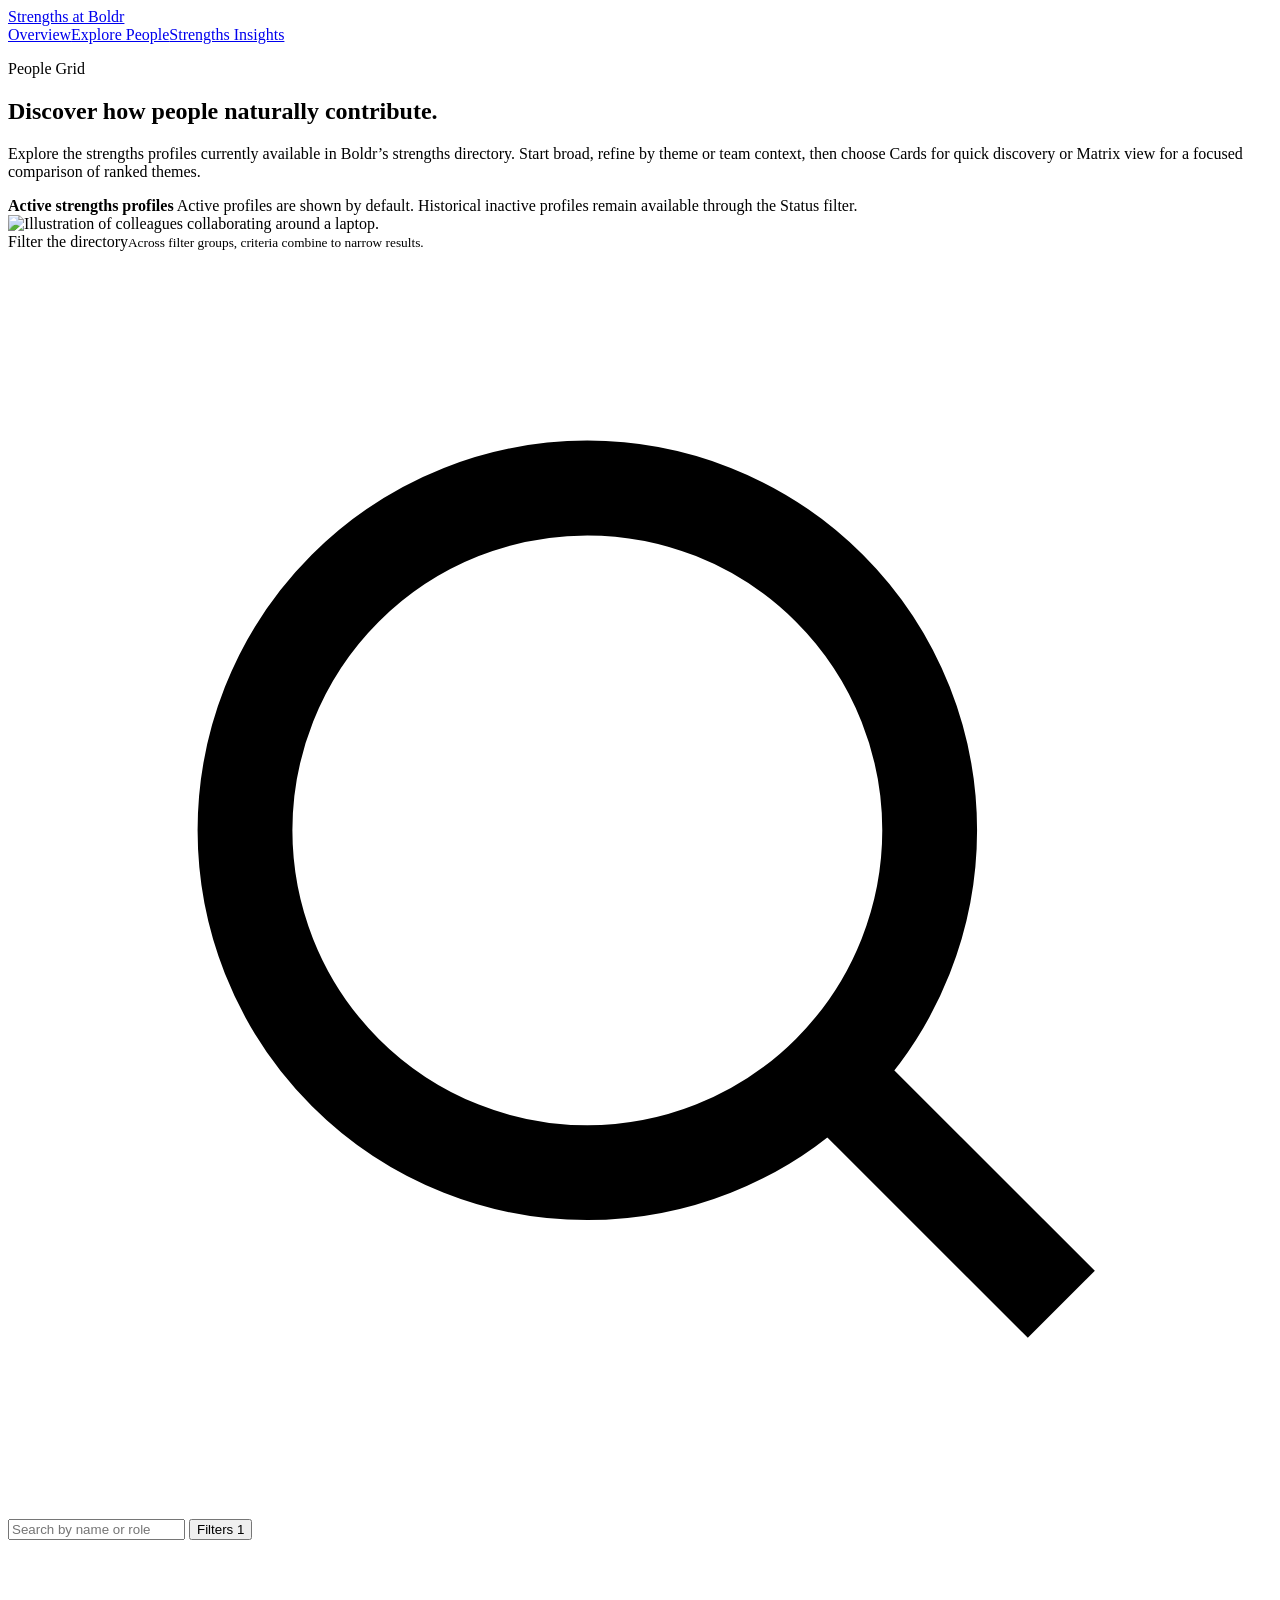
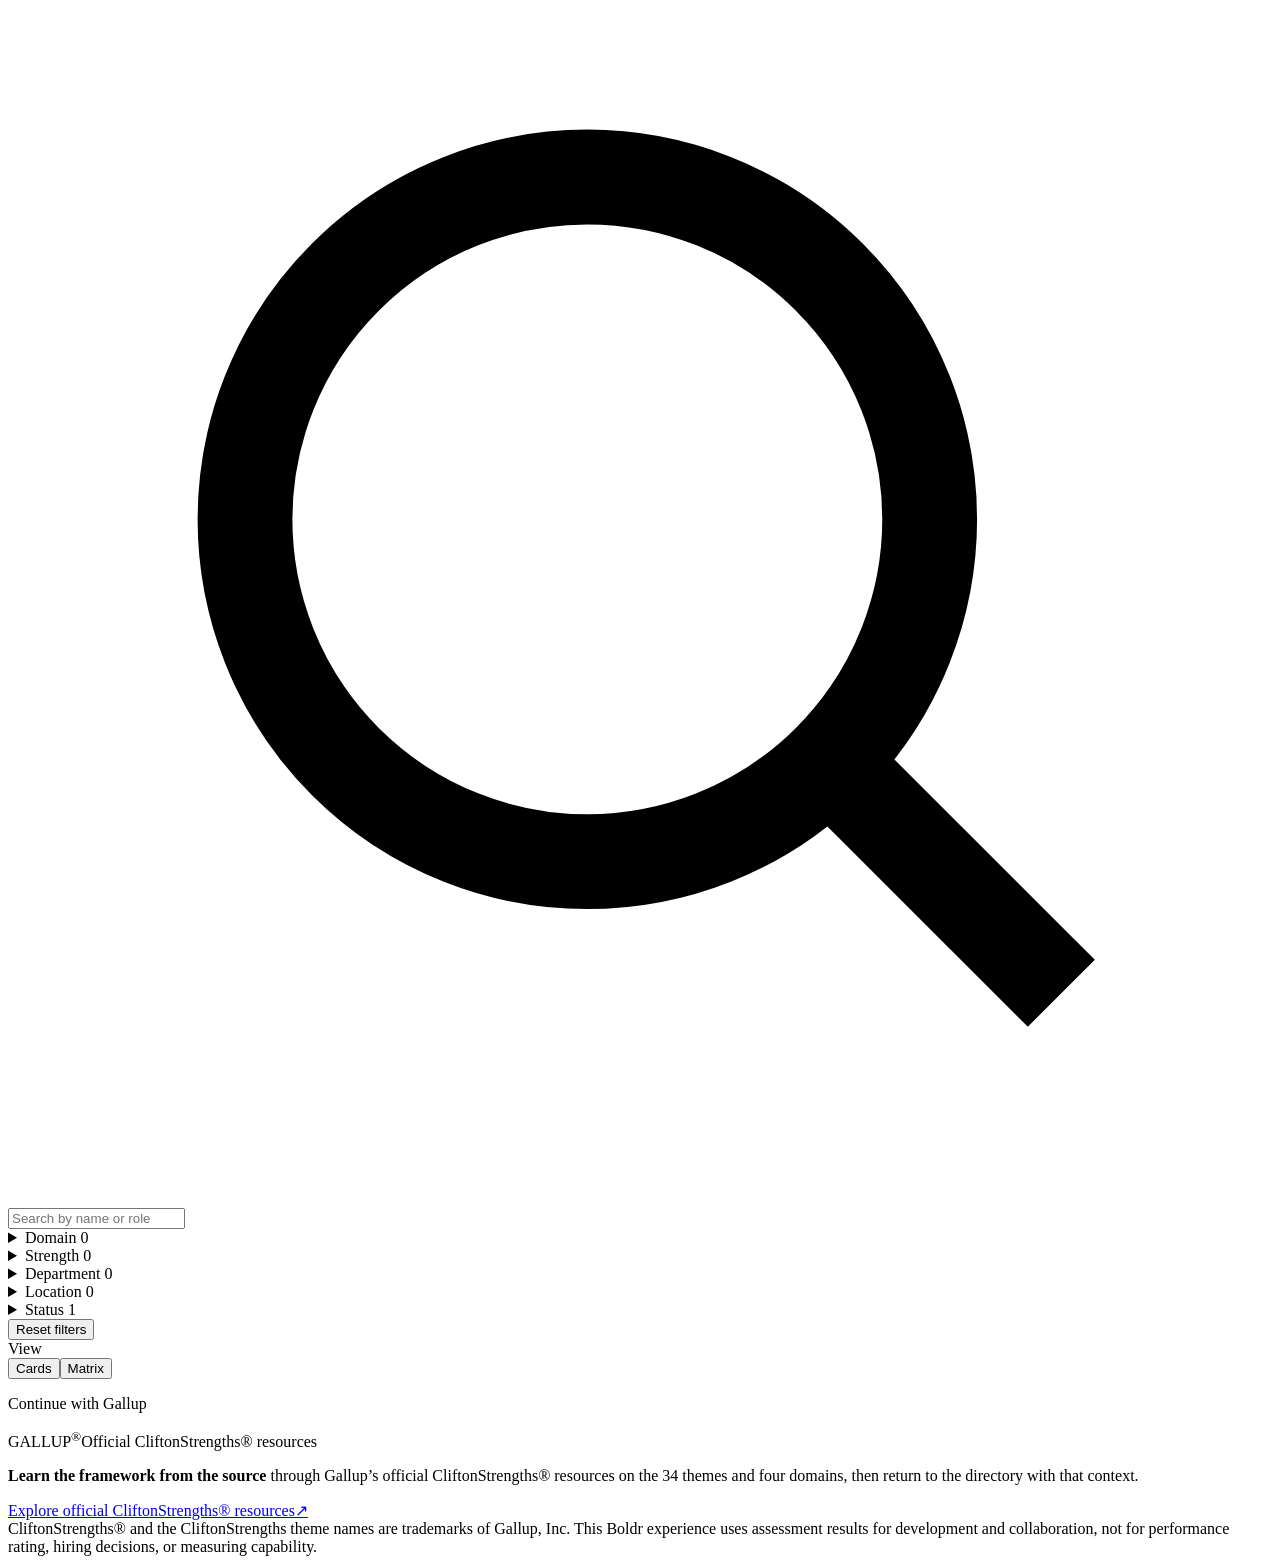
==== grid.html @ 5a754e94 "Add files via upload" ====
<!doctype html>
<html lang="en">
<head>
  <meta charset="utf-8">
  <meta name="viewport" content="width=device-width, initial-scale=1">
  <meta name="description" content="Explore Boldr CliftonStrengths profiles by domain, theme, department, location and status.">
  <title>Explore People | Strengths at Boldr</title>
  <link rel="stylesheet" href="assets/styles.css">
  <script src="assets/data.js"></script>
</head>
<body>
<header class="site-header">
  <nav class="nav" aria-label="Primary navigation">
    <a class="brand-lockup" href="index.html" aria-label="Strengths at Boldr home"><span class="logo-viewport" aria-hidden="true"><img class="boldr-logo" src="assets/boldr-logo.png" alt=""></span><span class="brand-divider" aria-hidden="true"></span><span class="brand-product">Strengths at Boldr</span></a>
    <div class="nav-links"><a class="nav-link" data-nav href="index.html">Overview</a><a class="nav-link" data-nav href="grid.html">Explore People</a><a class="nav-link" data-nav href="insights.html">Strengths Insights</a></div>
  </nav>
</header>
<main>
  <section class="people-hero-live" aria-labelledby="peopleHeroTitle">
    <div class="shell people-hero-live-grid">
      <div class="people-hero-live-copy">
        <p class="eyebrow light-eyebrow">People Grid</p>
        <h1 id="peopleHeroTitle">Discover how people <span>naturally contribute.</span></h1>
        <p>Explore the strengths profiles currently available in Boldr’s strengths directory. Start broad, refine by theme or team context, then choose Cards for quick discovery or Matrix view for a focused comparison of ranked themes.</p>
        <div class="people-hero-live-scope">
          <strong id="heroActiveProfileCount">Active strengths profiles</strong>
          <span>Active profiles are shown by default. Historical inactive profiles remain available through the Status filter.</span>
        </div>
      </div>
      <div class="people-hero-live-art"><img src="assets/people-grid-illustration.png" alt="Illustration of colleagues collaborating around a laptop." loading="eager"></div>
    </div>
  </section>

  <div class="filters-wrap" id="directoryFilters">
    <div class="shell">
      <div class="filters-label-row"><span>Filter the directory</span><small>Across filter groups, criteria combine to narrow results.</small></div>
      <div class="mobile-filter-bar">
        <label class="search-field mobile-search" aria-label="Search by employee name or role"><svg viewBox="0 0 24 24" fill="none" stroke="currentColor" stroke-width="1.8" aria-hidden="true"><circle cx="11" cy="11" r="6.5"></circle><path d="m16 16 4 4"></path></svg><input id="search" type="search" placeholder="Search by name or role" autocomplete="off"></label>
        <button class="mobile-filter-toggle" id="mobileFilterToggle" type="button" aria-expanded="false" aria-controls="filterControls">Filters <span id="mobileFilterCount">1</span></button>
      </div>
      <div class="filters filters-v7" id="filterControls" aria-label="People filters">
        <label class="search-field desktop-search" aria-label="Search by employee name or role"><svg viewBox="0 0 24 24" fill="none" stroke="currentColor" stroke-width="1.8" aria-hidden="true"><circle cx="11" cy="11" r="6.5"></circle><path d="m16 16 4 4"></path></svg><input id="searchDesktop" type="search" placeholder="Search by name or role" autocomplete="off"></label>
        <details class="filter-pop domain-filter"><summary>Domain <span class="filter-badge" id="domainBadge">0</span></summary><div class="filter-menu" id="domainOptions"></div></details>
        <details class="filter-pop"><summary>Strength <span class="filter-badge" id="strengthBadge">0</span></summary><div class="filter-menu wide" id="strengthOptions"></div></details>
        <details class="filter-pop"><summary>Department <span class="filter-badge" id="departmentBadge">0</span></summary><div class="filter-menu wide" id="departmentOptions"></div></details>
        <details class="filter-pop"><summary>Location <span class="filter-badge" id="locationBadge">0</span></summary><div class="filter-menu" id="locationOptions"></div></details>
        <details class="filter-pop"><summary>Status <span class="filter-badge" id="statusBadge">1</span></summary><div class="filter-menu" id="statusOptions"></div></details>
        <button class="clear-button" id="clearFilters" type="button">Reset filters</button>
      </div>
      <div class="active-filter-row" id="activeFilters" aria-live="polite"></div>
    </div>
  </div>

  <section class="shell people-section" id="directoryResults">
    <div class="results-bar results-bar-v13">
      <div class="results-summary"><div class="results-count" id="resultsCount" aria-live="polite"></div><div class="results-scope" id="resultsScope"></div></div>
      <div class="results-view-control"><span class="view-label">View</span><div class="directory-view-toggle" role="group" aria-label="Directory view"><button type="button" class="is-active" data-directory-view="cards">Cards</button><button type="button" data-directory-view="matrix">Matrix</button></div></div>
      <p class="matrix-view-helper" id="matrixViewHelper" hidden>Matrix compares the full ranked strength pattern across the profiles in your current filters.</p>
    </div>
    <div class="people-grid" id="peopleGrid" aria-live="polite"></div><div class="people-matrix-shell" id="peopleMatrix" hidden aria-live="polite"></div>
  </section>

  <section class="gallup-handoff" aria-labelledby="gallupHandoffTitle">
    <div class="shell gallup-handoff-grid">
      <div class="gallup-handoff-copy">
        <p class="eyebrow">Continue with Gallup</p>
        <div class="gallup-brand-plate gallup-brand-plate-compact" aria-label="Gallup official CliftonStrengths resources"><span class="gallup-wordmark">GALLUP<sup>®</sup></span><span class="brand-plate-divider"></span><span>Official CliftonStrengths® resources</span></div>
        <p class="gallup-handoff-sentence" id="gallupHandoffTitle"><strong>Learn the framework from the source</strong> through Gallup’s official CliftonStrengths® resources on the 34 themes and four domains, then return to the directory with that context.</p>
      </div>
      <a class="gallup-handoff-link" href="https://www.gallup.com/cliftonstrengths/en/253715/home.aspx" target="_blank" rel="noopener"><span>Explore official CliftonStrengths® resources</span><span aria-hidden="true">↗</span></a>
    </div>
  </section>
</main>
<footer class="site-footer"><div class="shell footer-grid single-footer"><div class="footer-note">CliftonStrengths® and the CliftonStrengths theme names are trademarks of Gallup, Inc. This Boldr experience uses assessment results for development and collaboration, not for performance rating, hiring decisions, or measuring capability.</div></div></footer>
<script src="assets/jszip.min.js"></script><script src="assets/common.js"></script><script src="assets/grid.js"></script>
</body>
</html>
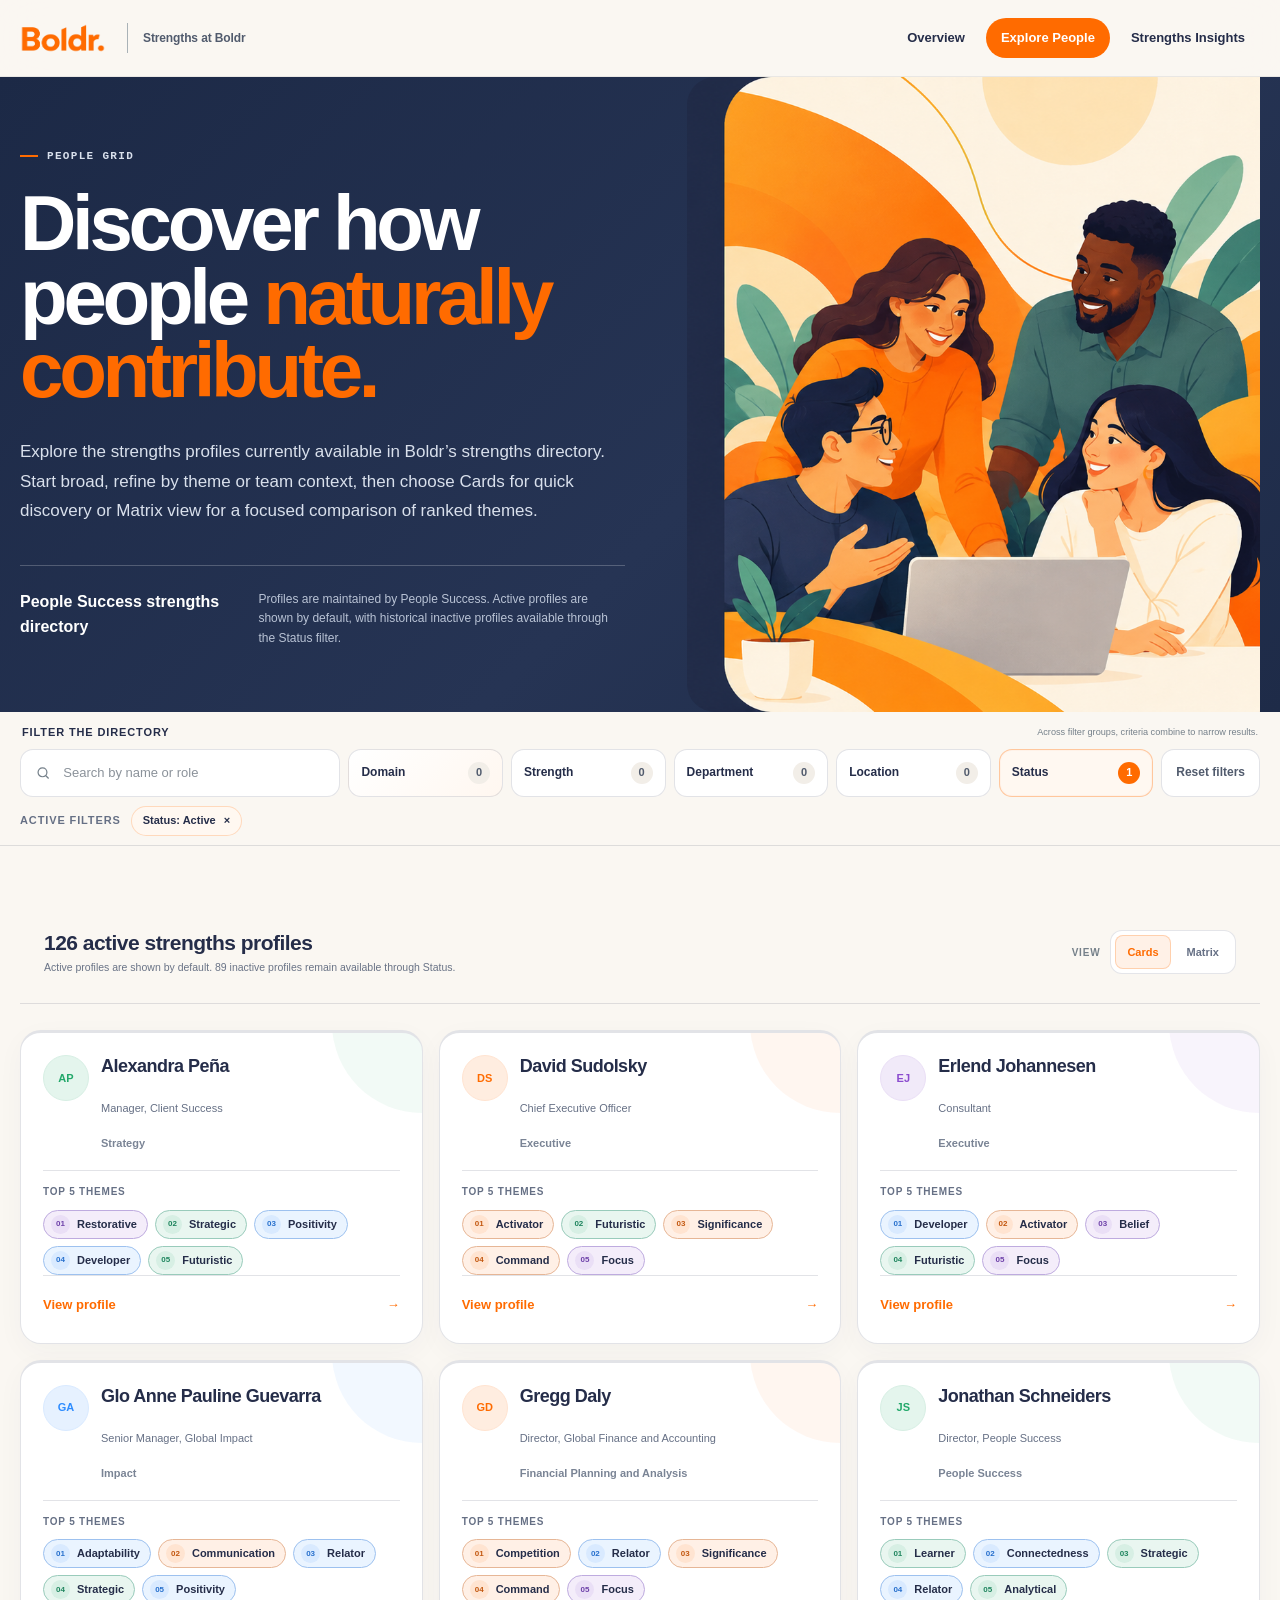
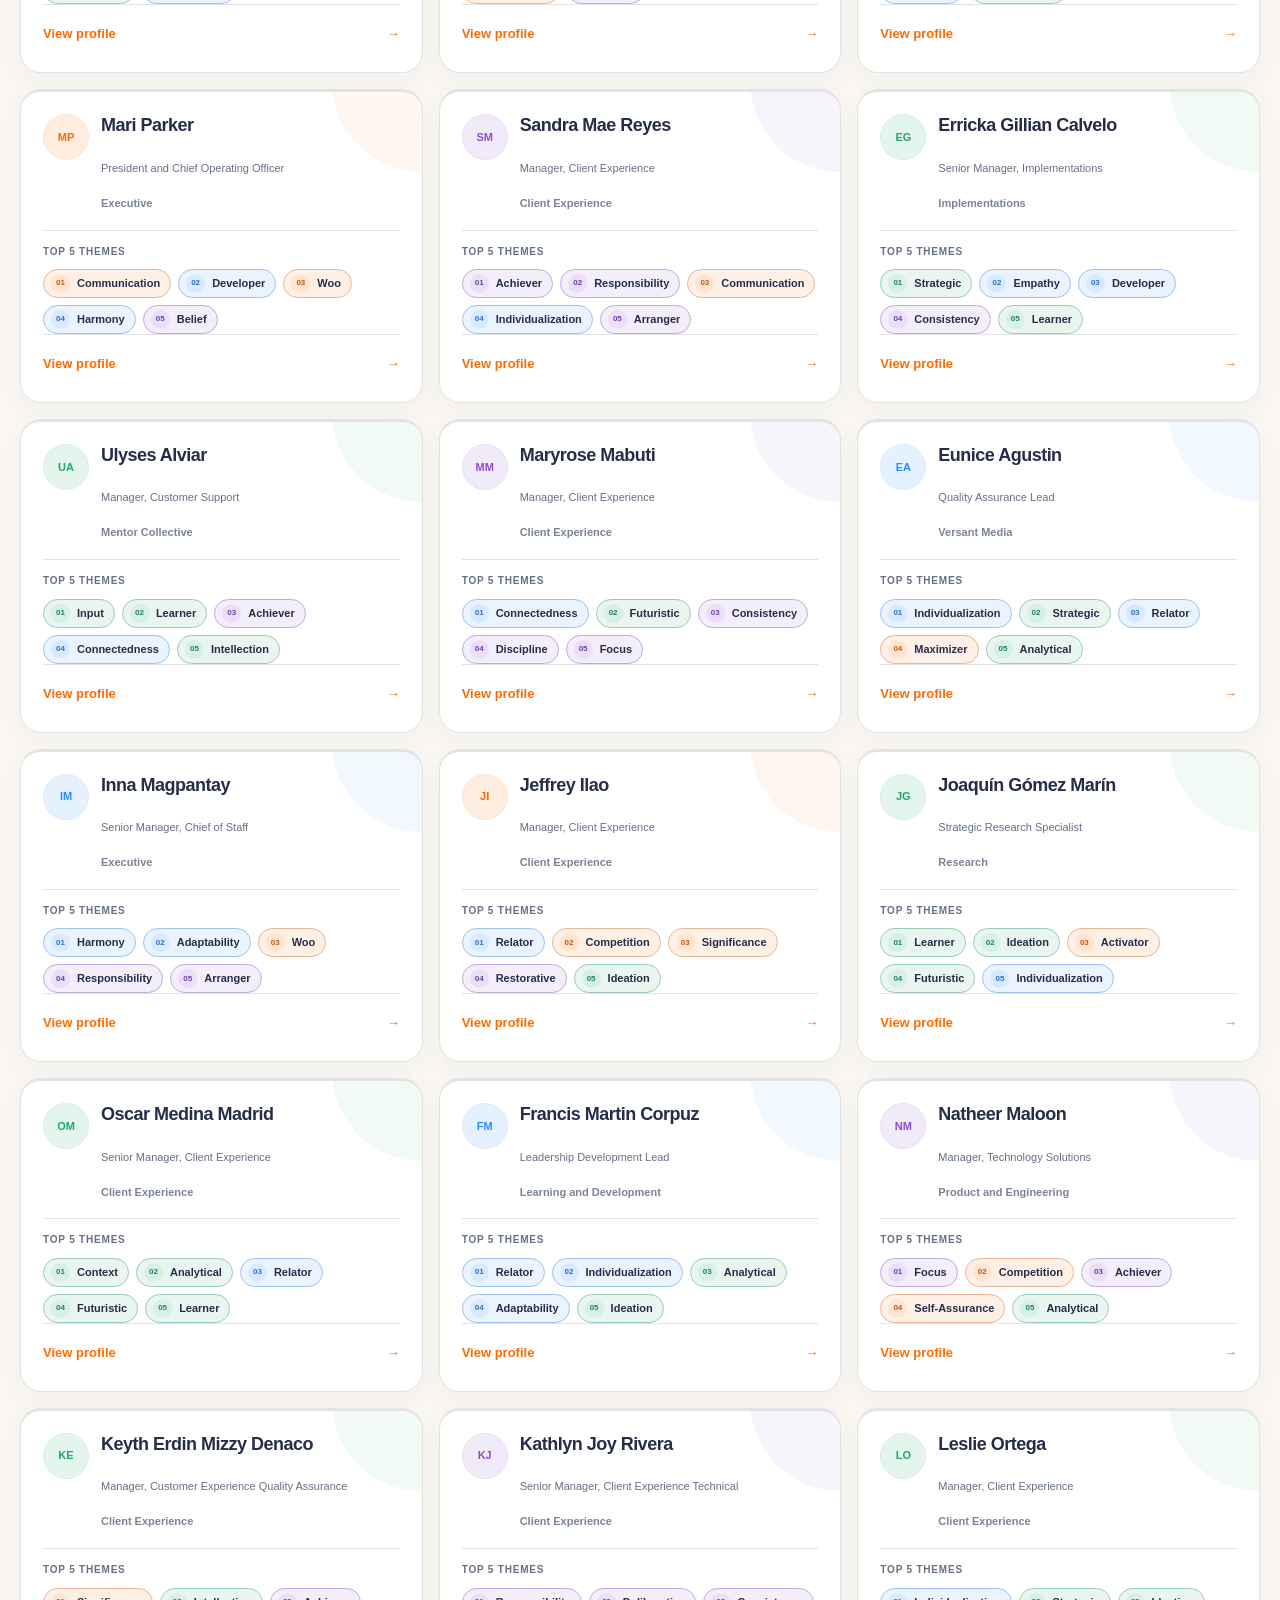
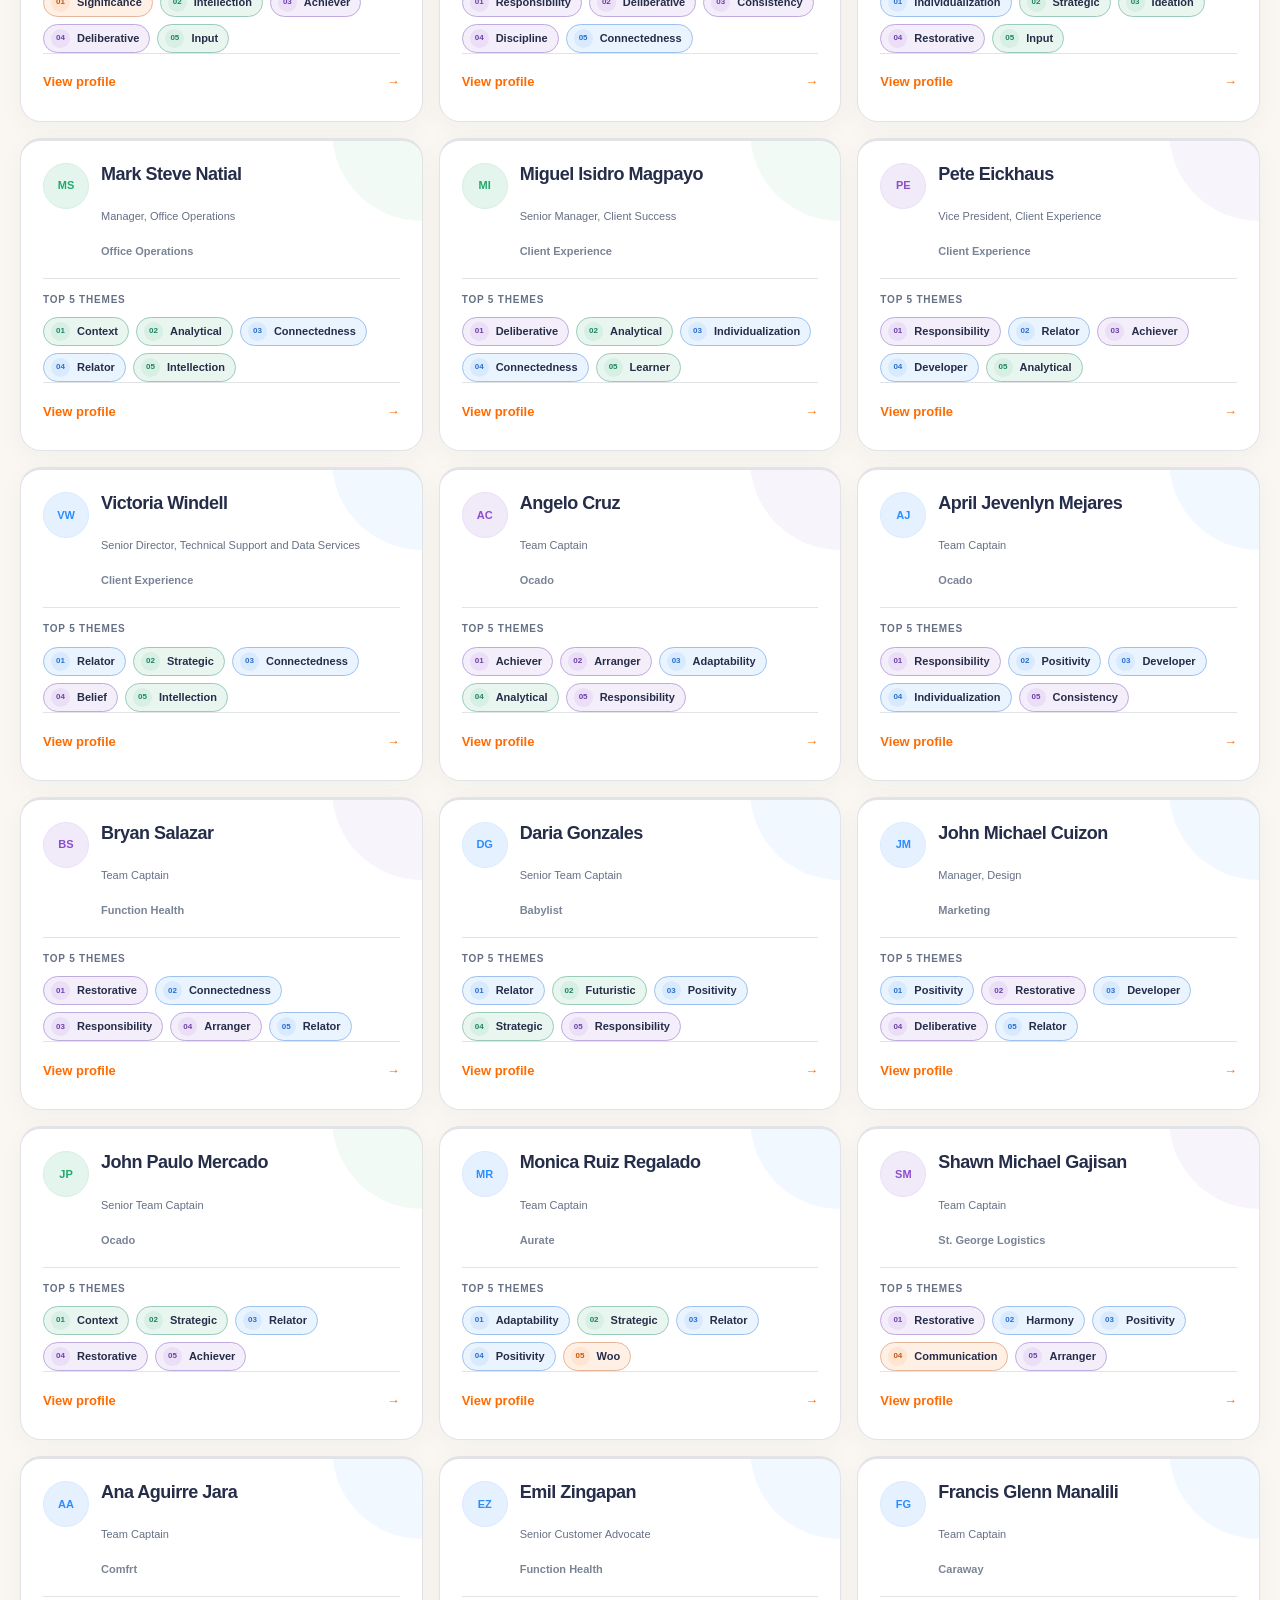
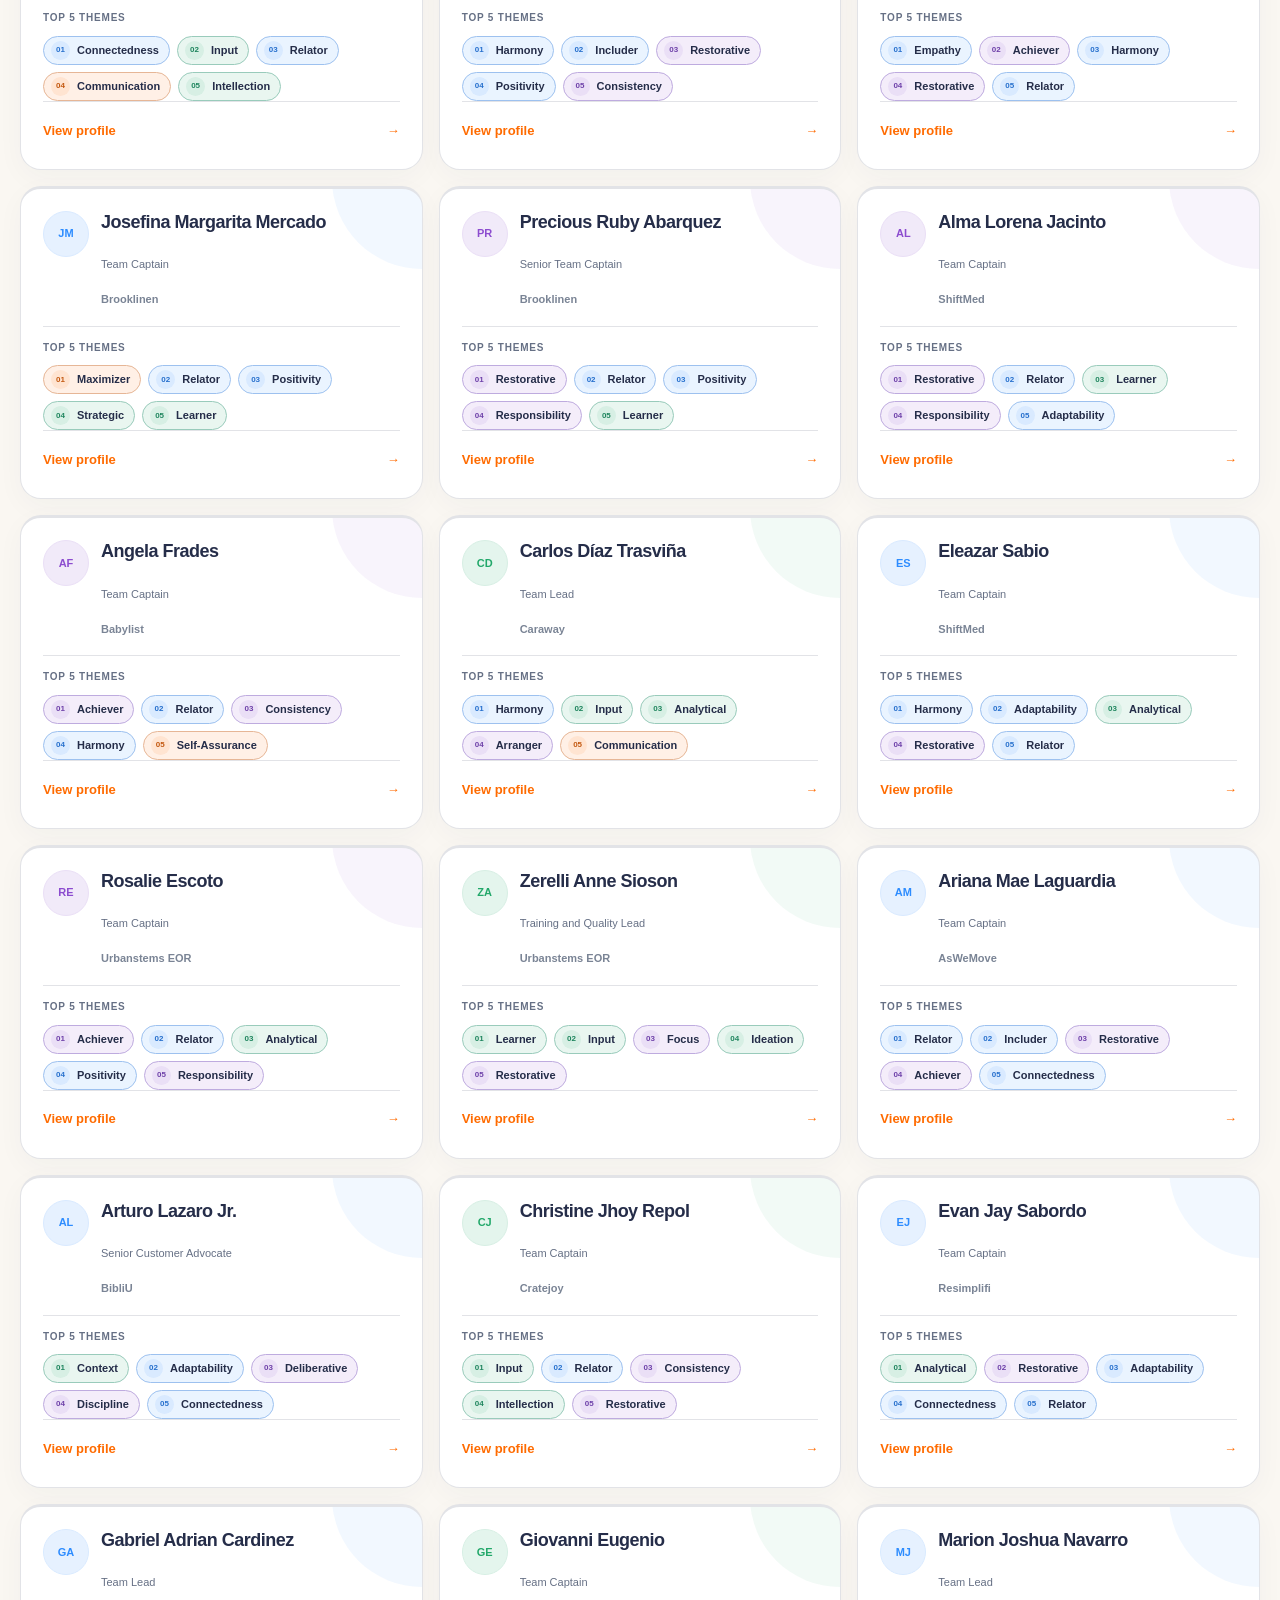
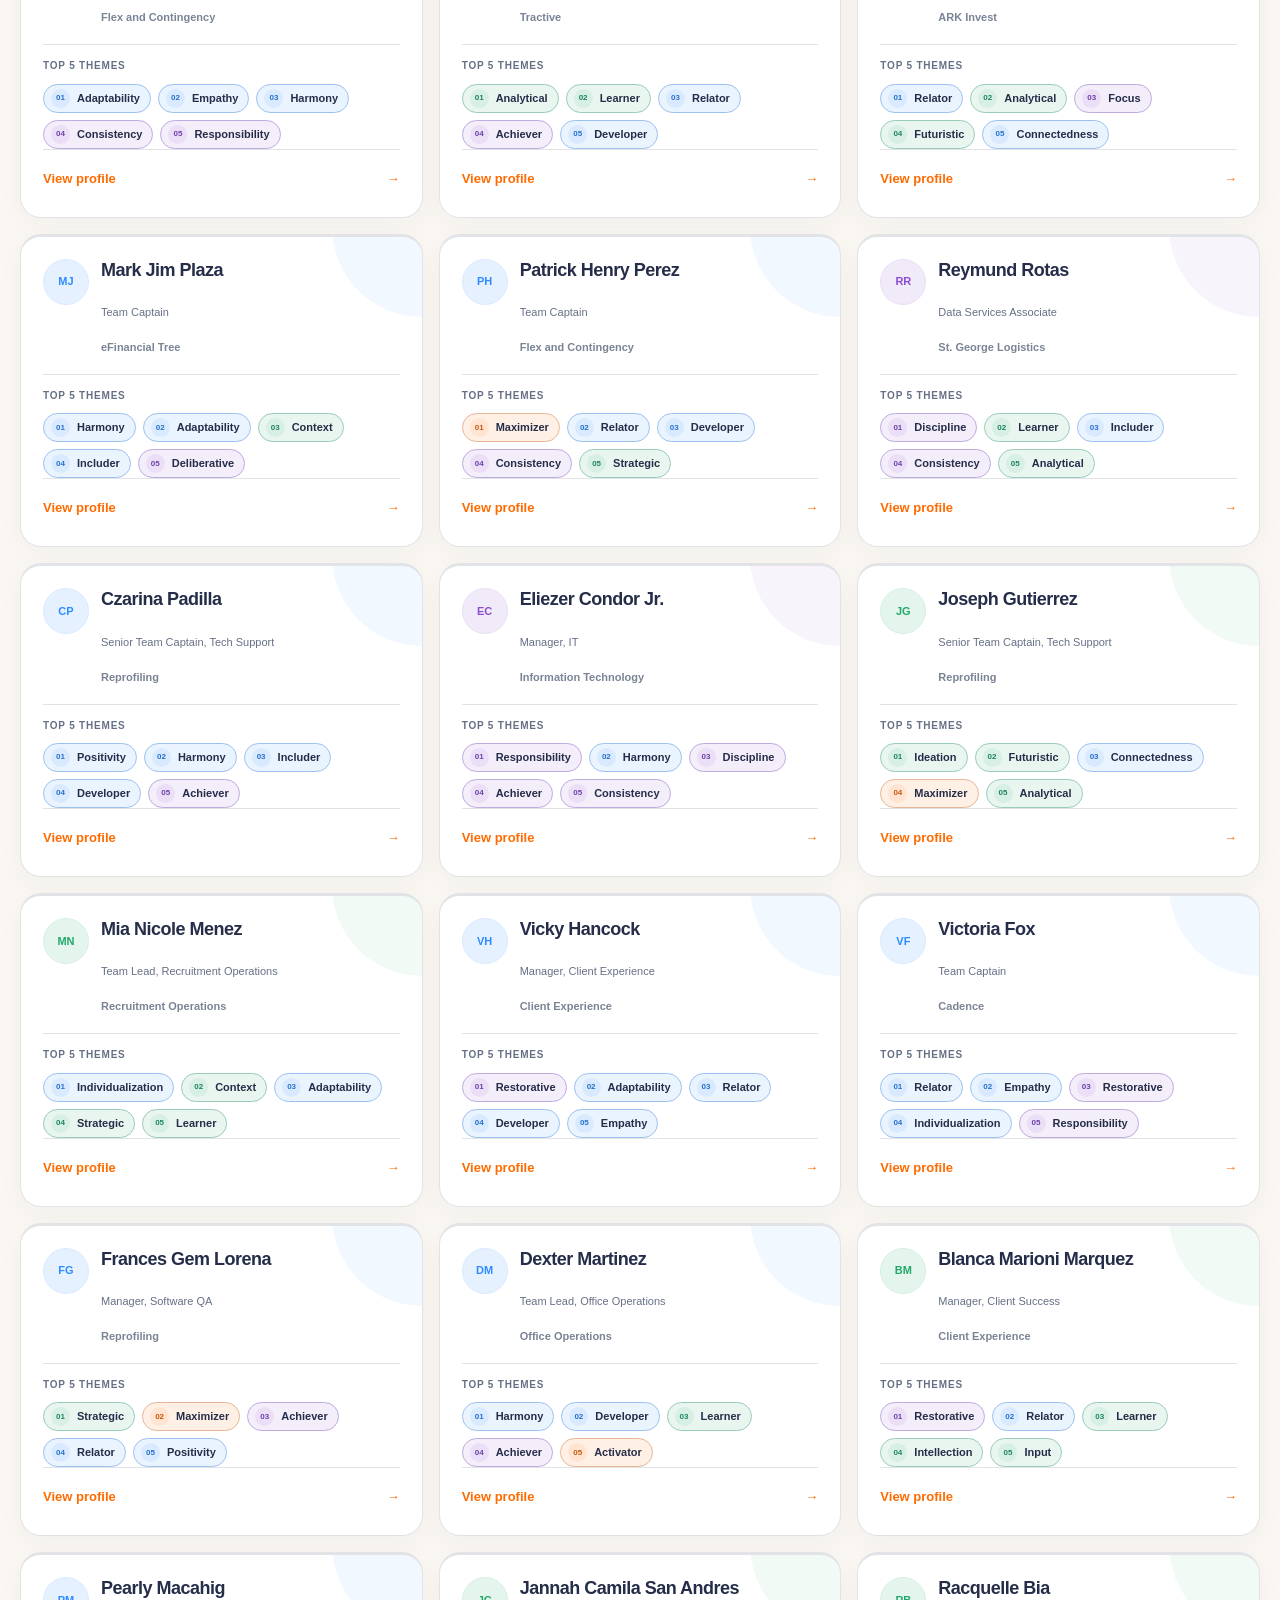
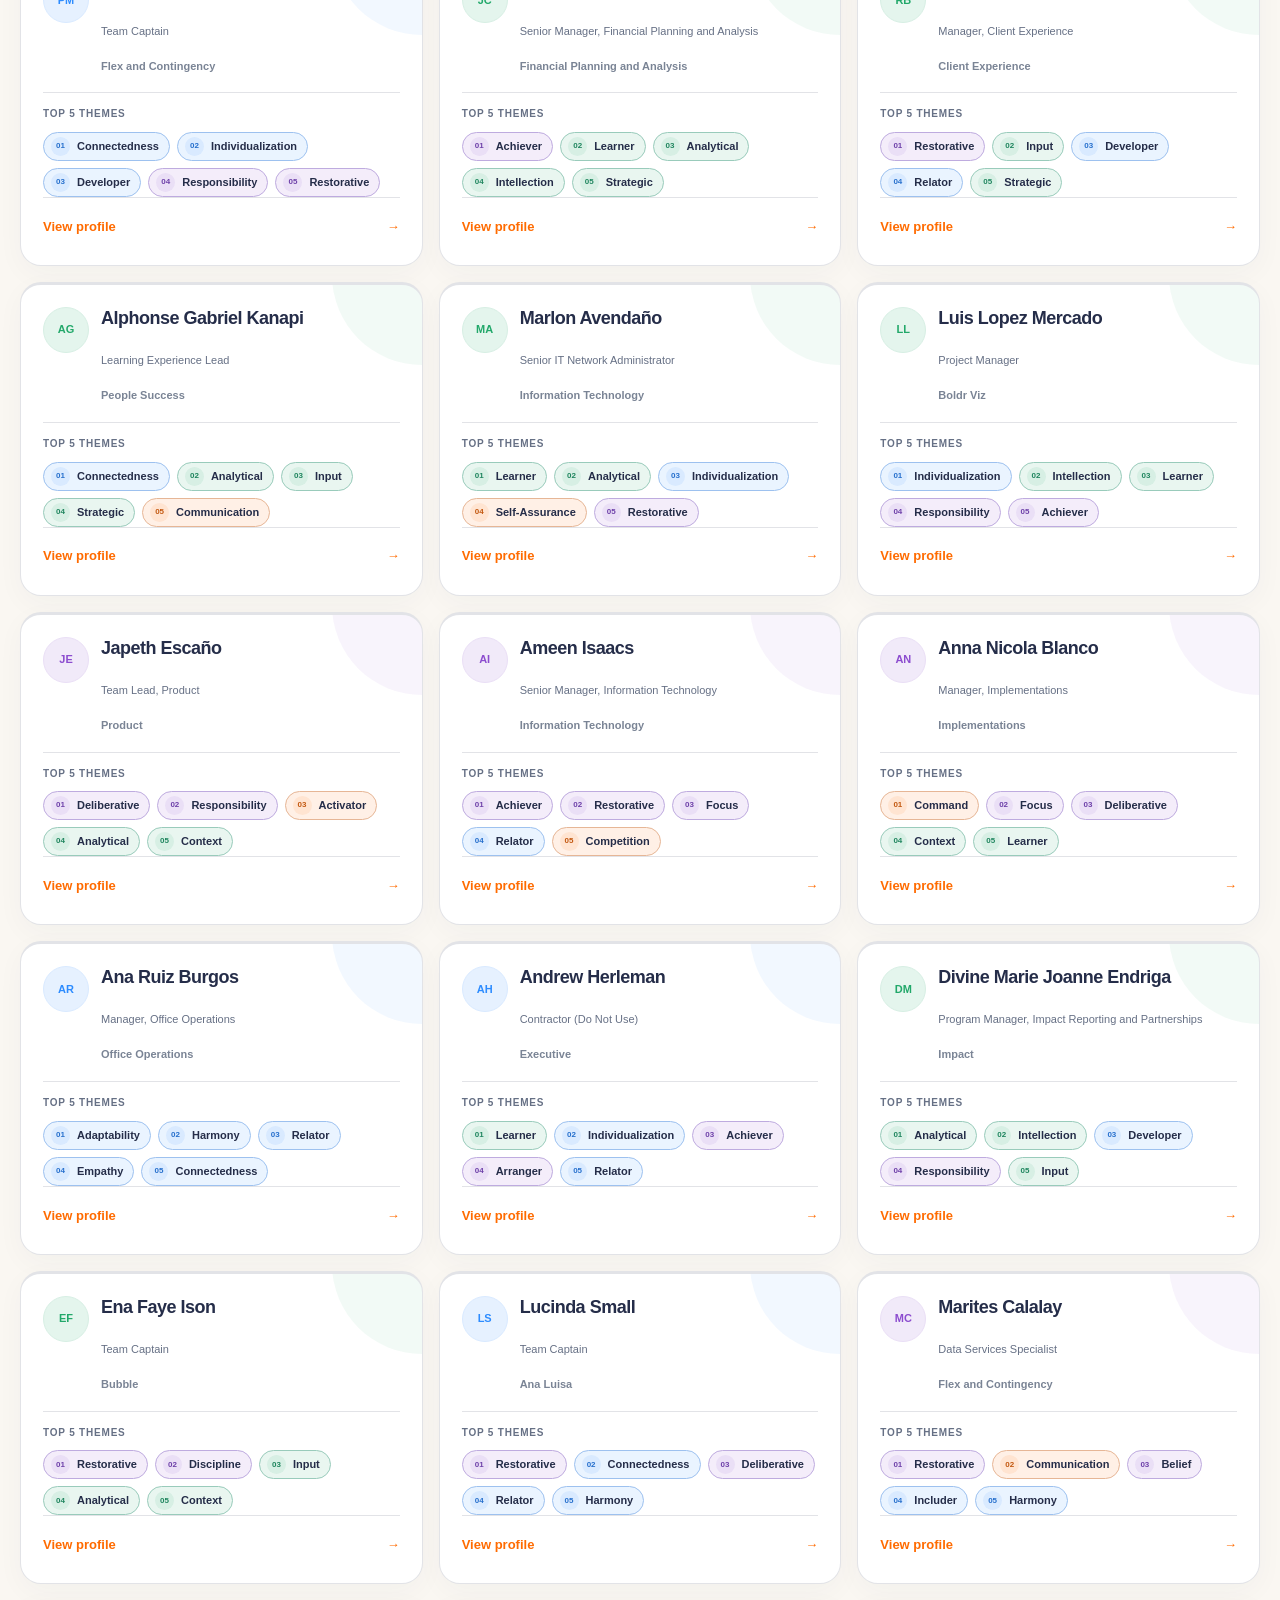
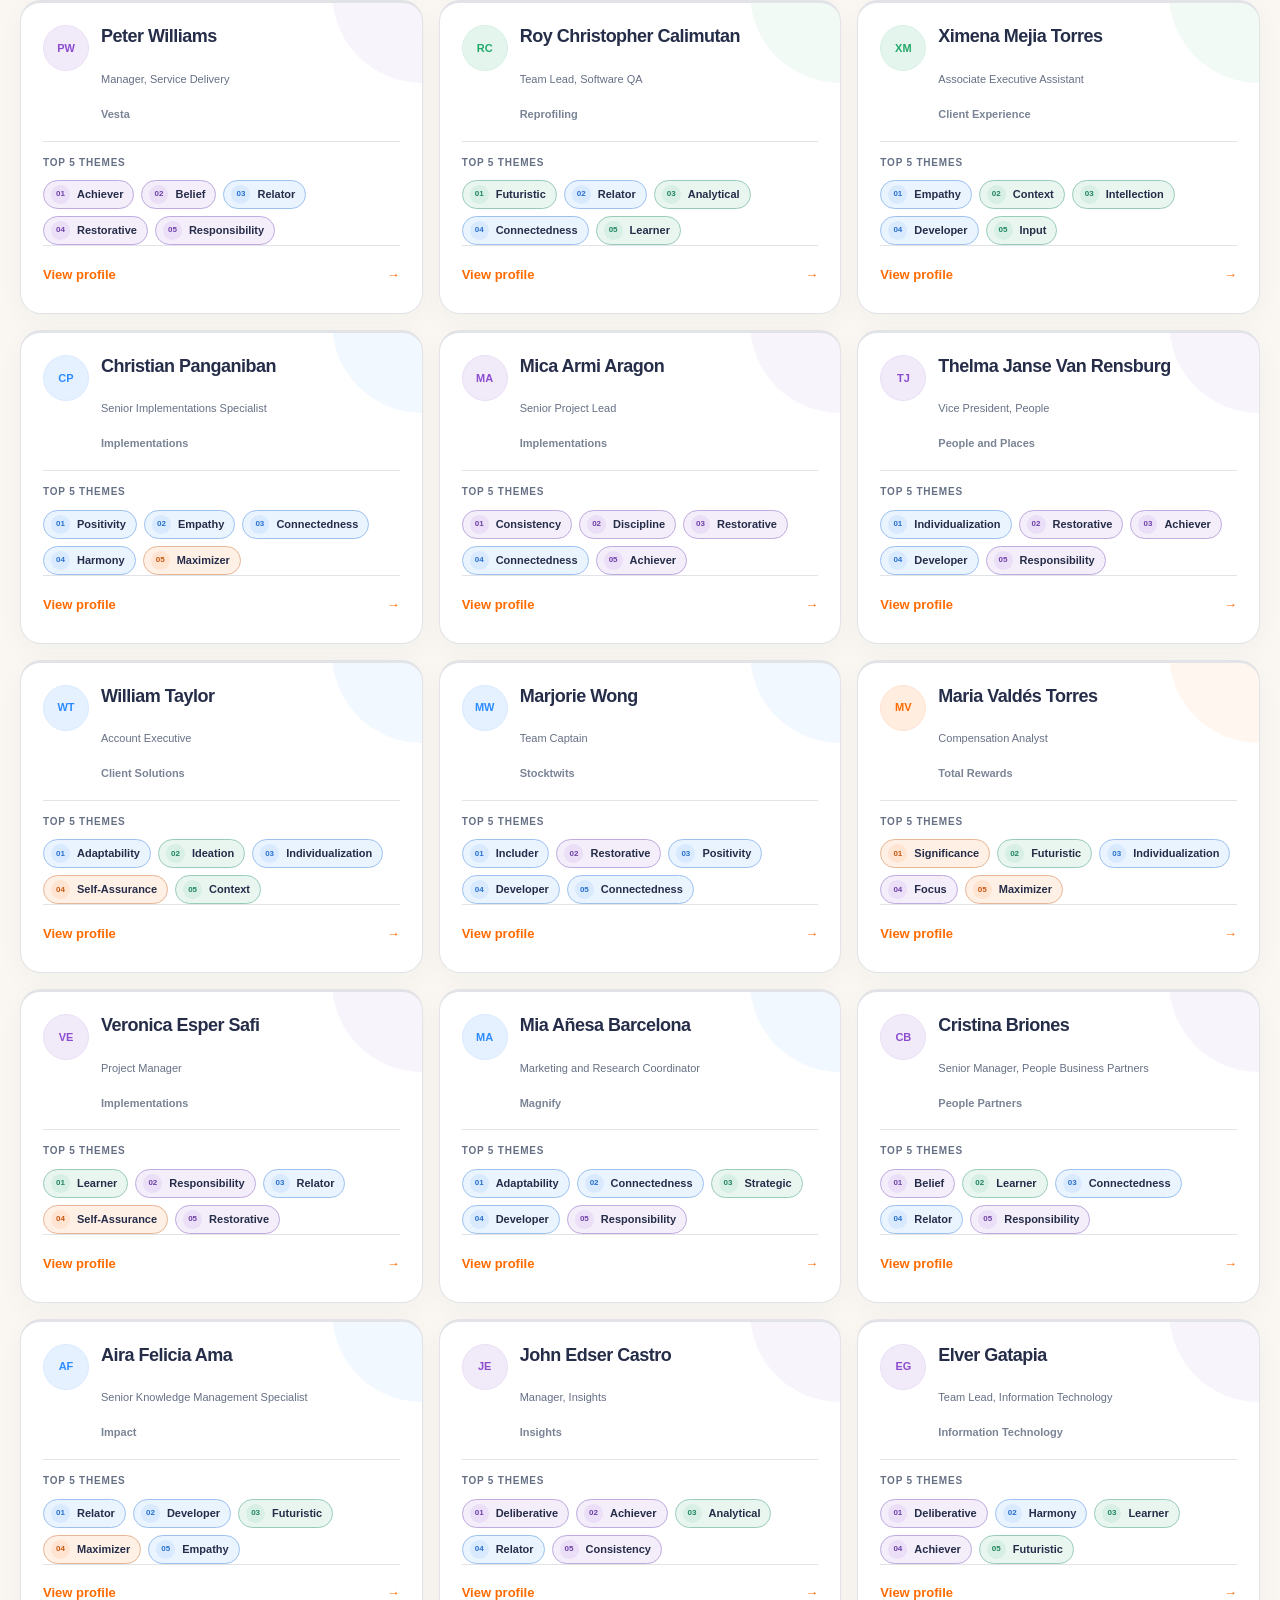
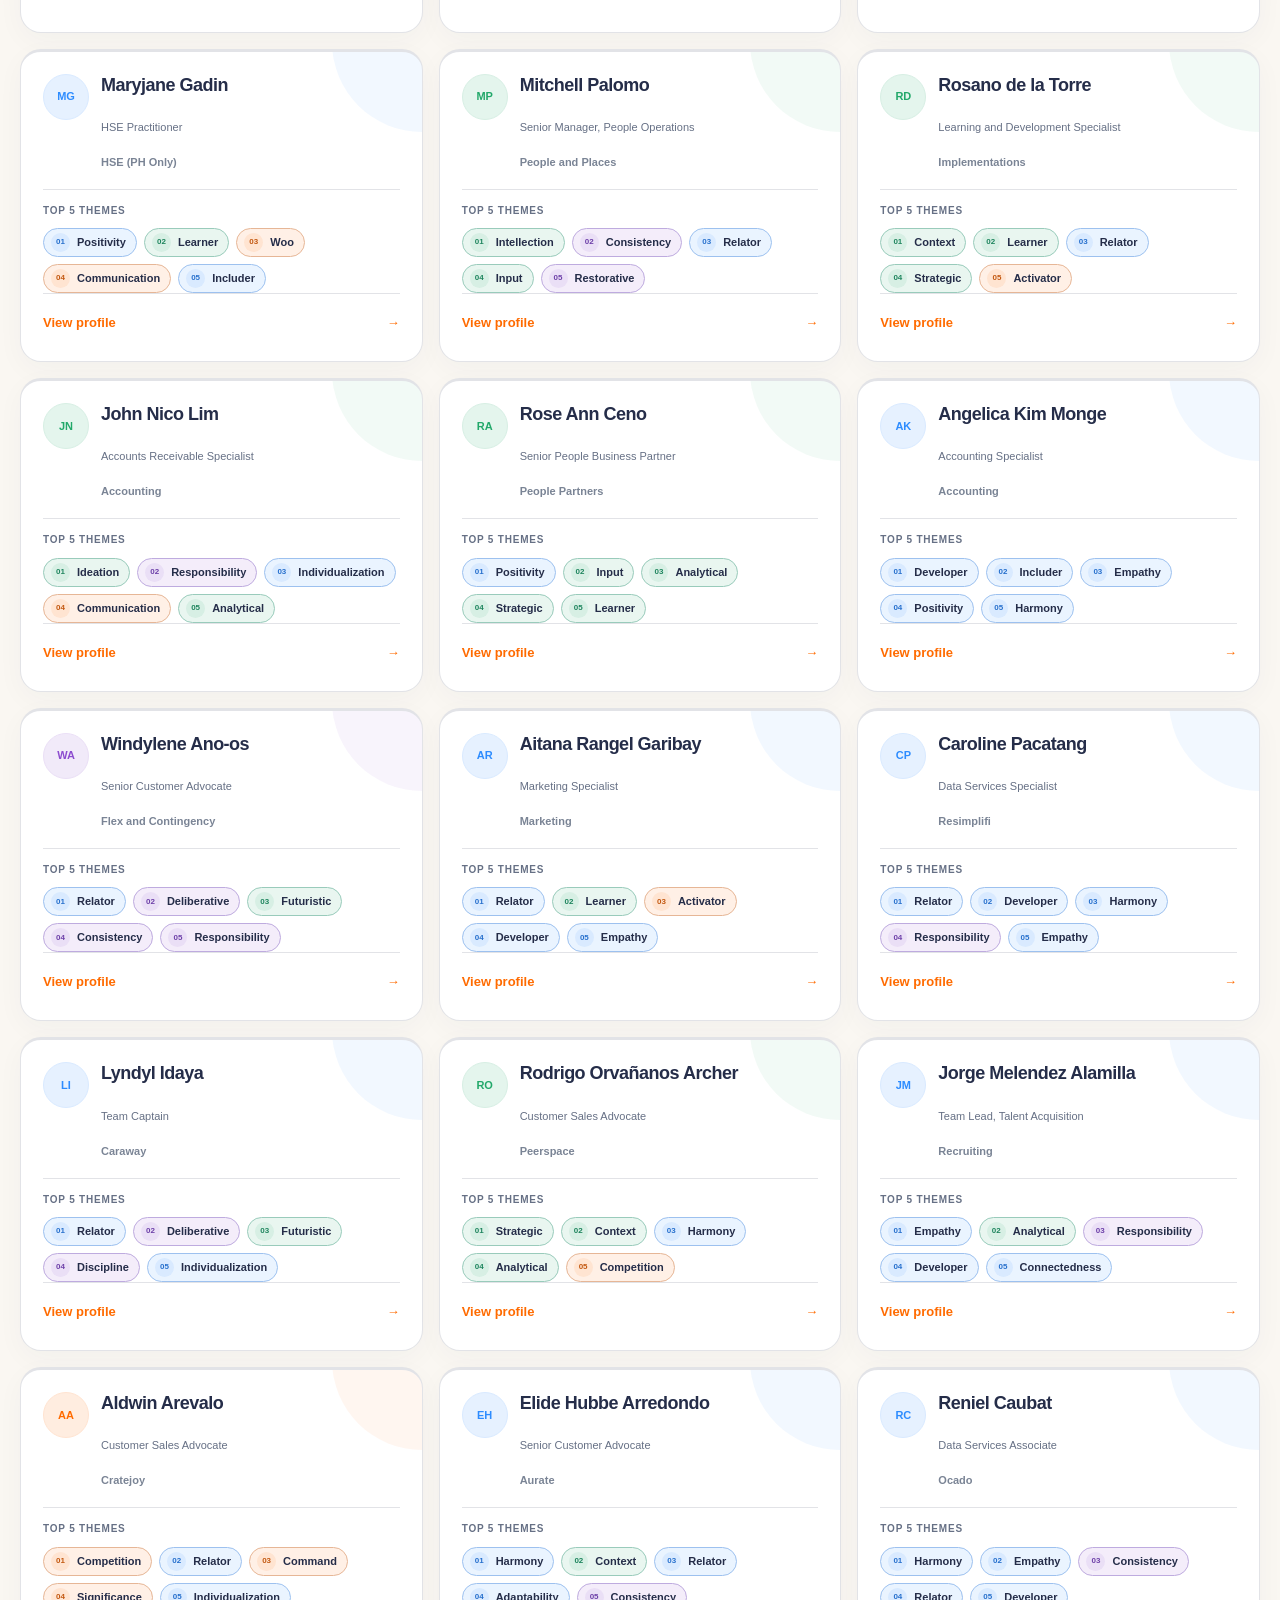
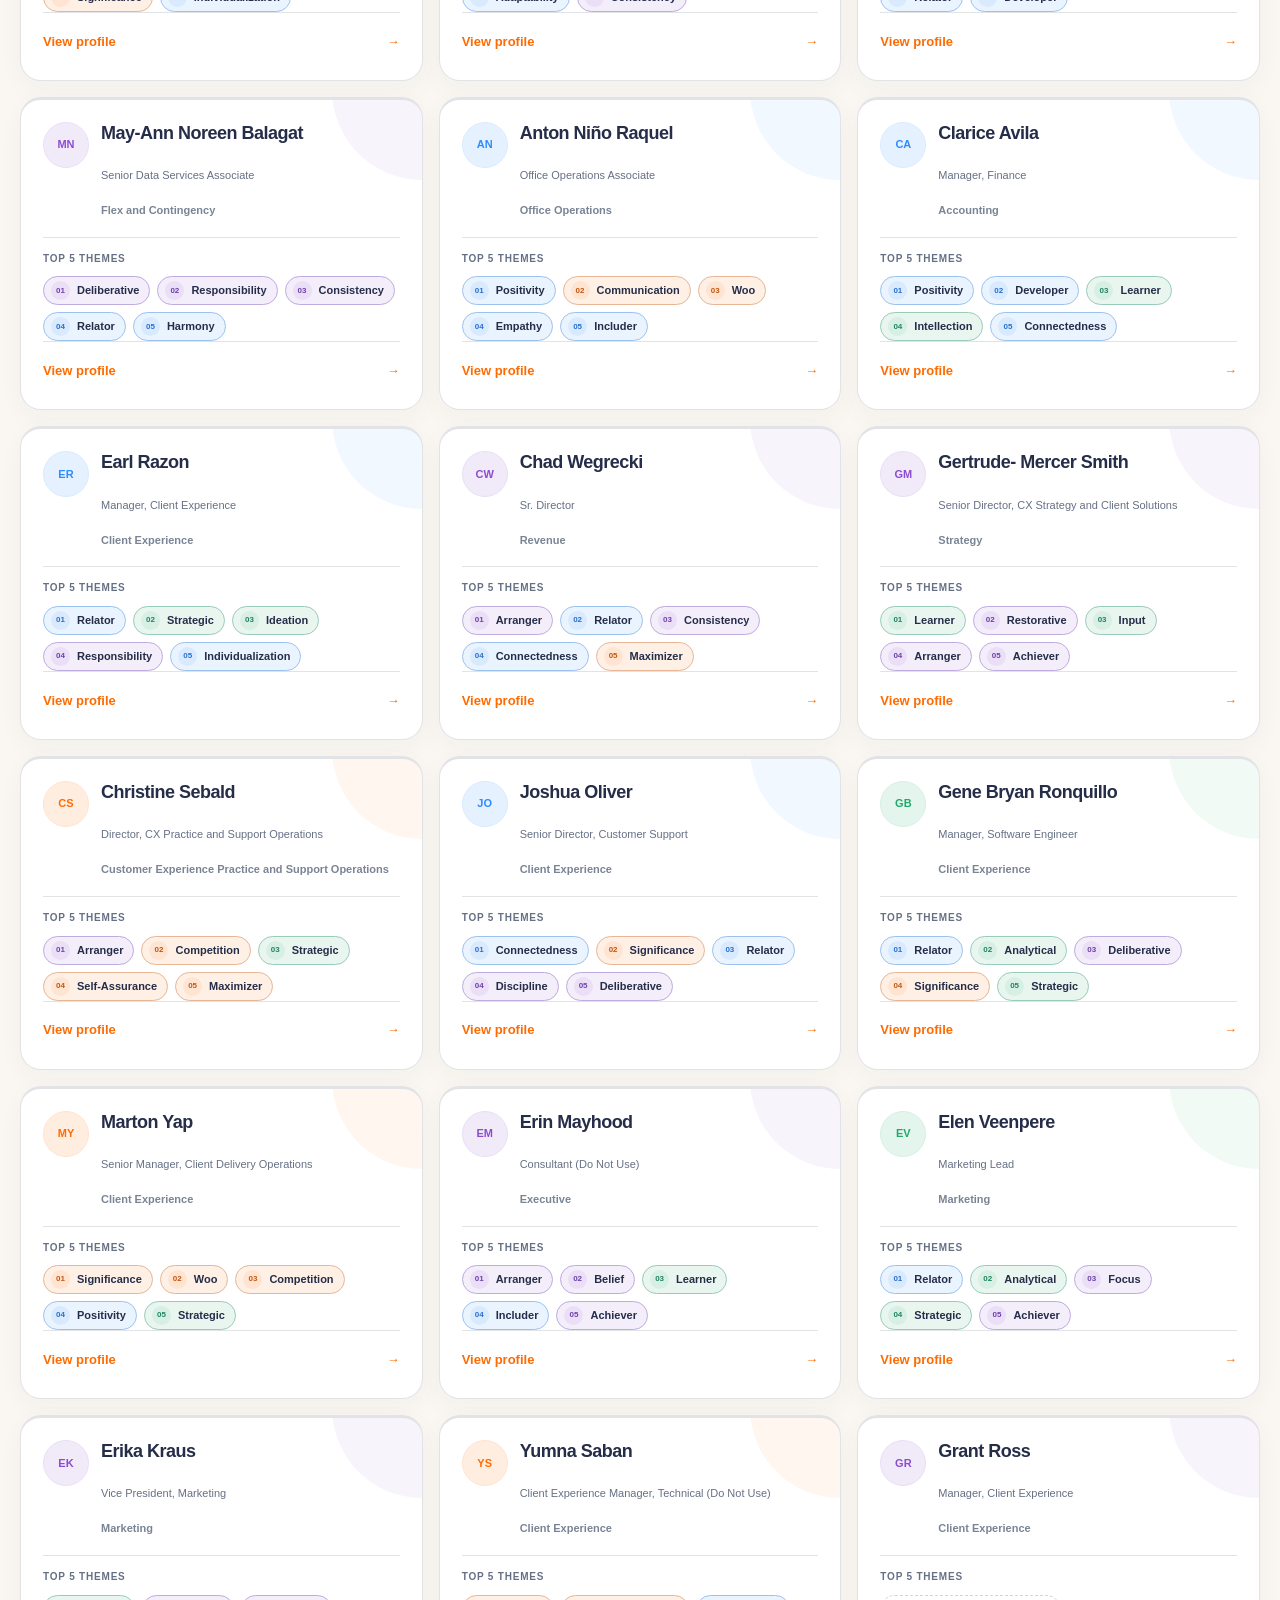
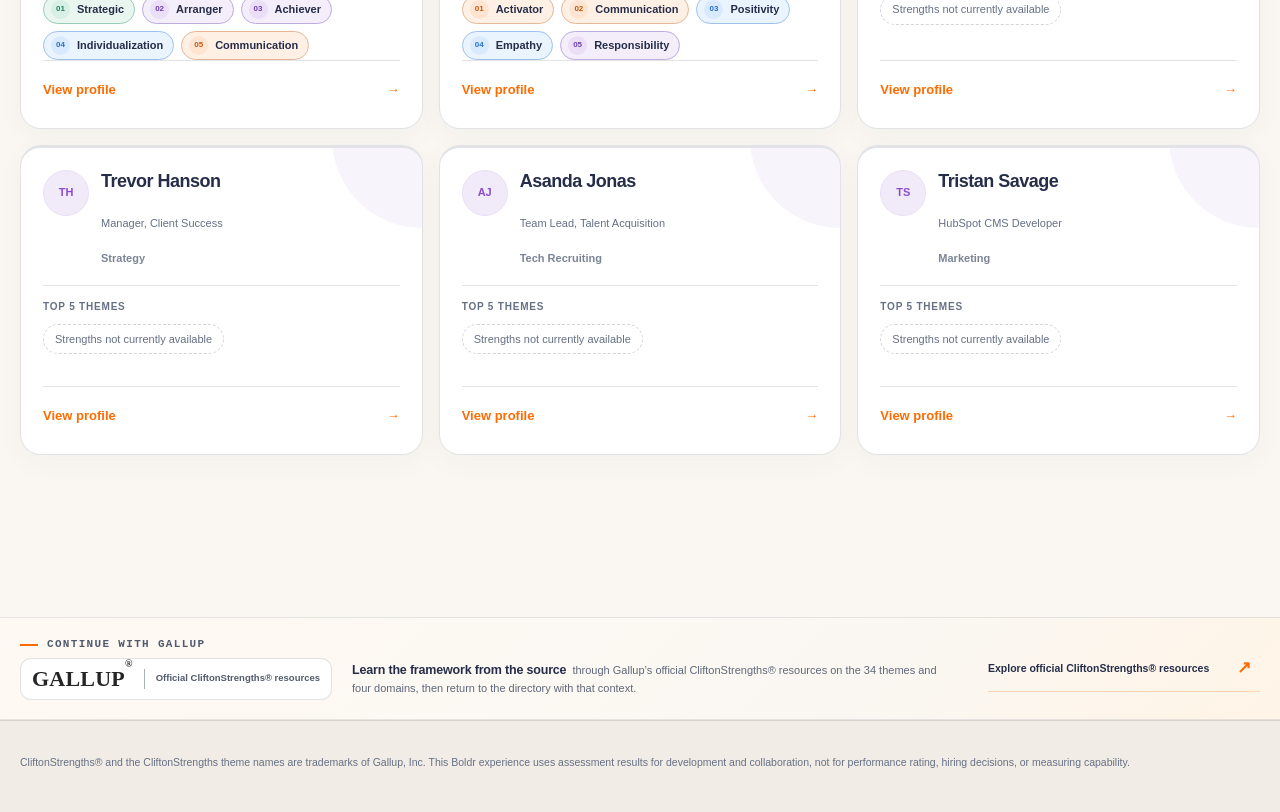
==== commit bfb85ff8: "Add files via upload" ====
--- a/grid.html
+++ b/grid.html
@@ -23,8 +23,8 @@
         <h1 id="peopleHeroTitle">Discover how people <span>naturally contribute.</span></h1>
         <p>Explore the strengths profiles currently available in Boldr’s strengths directory. Start broad, refine by theme or team context, then choose Cards for quick discovery or Matrix view for a focused comparison of ranked themes.</p>
         <div class="people-hero-live-scope">
-          <strong id="heroActiveProfileCount">Active strengths profiles</strong>
-          <span>Active profiles are shown by default. Historical inactive profiles remain available through the Status filter.</span>
+          <strong>People Success strengths directory</strong>
+          <span>Profiles are maintained by People Success. Active profiles are shown by default, with historical inactive profiles available through the Status filter.</span>
         </div>
       </div>
       <div class="people-hero-live-art"><img src="assets/people-grid-illustration.png" alt="Illustration of colleagues collaborating around a laptop." loading="eager"></div>
--- a/assets/styles.css
+++ b/assets/styles.css
@@ -0,0 +1,2579 @@
+:root {
+  --orange: #FF6B00;
+  --orange-soft: #FFB36A;
+  --sun: #FFC34D;
+  --dusk: #252D49;
+  --dusk-deep: #1B2239;
+  --nimbus: #75808A;
+  --stratus: #DDE4E3;
+  --cirrus: #FAF7F2;
+  --cloud: #F2EEE8;
+  --cumulus: #A9B2B7;
+  --twilight: #515B6D;
+  --lightning-dark: #1D2781;
+  --lightning-light: #9599F7;
+  --executing: #8C4CCF;
+  --influencing: #FF6B00;
+  --relationship: #2D8CFF;
+  --strategic: #22A86A;
+  --paper: #FFFFFF;
+  --ink: var(--dusk);
+  --muted: var(--twilight);
+  --line: rgba(37,45,73,.13);
+  --line-strong: rgba(37,45,73,.22);
+  --shadow: 0 28px 70px rgba(37,45,73,.12);
+  --shadow-soft: 0 18px 50px rgba(37,45,73,.08);
+  --radius-xl: 34px;
+  --radius-lg: 24px;
+  --radius-md: 16px;
+  --radius-sm: 11px;
+  --max: 1280px;
+}
+
+* { box-sizing: border-box; }
+html { scroll-behavior: smooth; }
+body {
+  margin: 0;
+  font-family: Inter, Arial, sans-serif;
+  color: var(--ink);
+  background: var(--cirrus);
+  line-height: 1.55;
+  -webkit-font-smoothing: antialiased;
+  text-rendering: optimizeLegibility;
+}
+a { color: inherit; text-decoration: none; }
+button, input, select { font: inherit; }
+button, select { color: inherit; }
+img, svg { display: block; max-width: 100%; }
+::selection { background: rgba(255,107,0,.2); }
+.sr-only { position:absolute!important; width:1px!important; height:1px!important; padding:0!important; margin:-1px!important; overflow:hidden!important; clip:rect(0,0,0,0)!important; white-space:nowrap!important; border:0!important; }
+
+.site-header {
+  position: sticky;
+  top: 0;
+  z-index: 80;
+  border-bottom: 1px solid rgba(37,45,73,.08);
+  background: rgba(250,247,242,.9);
+  backdrop-filter: blur(20px);
+}
+.nav {
+  width: min(calc(100% - 40px), var(--max));
+  min-height: 76px;
+  margin: 0 auto;
+  display: flex;
+  align-items: center;
+  justify-content: space-between;
+  gap: 28px;
+}
+.brand-lockup { display:inline-flex; align-items:center; gap:15px; min-width:210px; }
+.logo-viewport { position:relative; display:block; width:88px; height:30px; overflow:hidden; flex:none; }
+.boldr-logo { position:absolute; width:123px; max-width:none; left:-19px; top:-19px; }
+.brand-divider { width:1px; height:30px; background:var(--cumulus); }
+.brand-product { font-size:12px; line-height:1.2; color:var(--twilight); font-weight:750; letter-spacing:-.01em; }
+.nav-links { display:flex; align-items:center; gap:8px; }
+.nav-link { padding:9px 13px; border-radius:999px; color:var(--twilight); font-size:14px; font-weight:700; transition:background .18s ease,color .18s ease,transform .18s ease; }
+.nav-link:hover,.nav-link[aria-current="page"] { color:var(--dusk); background:var(--paper); box-shadow:inset 0 0 0 1px var(--line); }
+.nav-link.primary { color:white; background:var(--orange); box-shadow:none; }
+.nav-link.primary:hover,.nav-link.primary[aria-current="page"] { color:white; background:#f45f00; box-shadow:none; transform:translateY(-1px); }
+
+.shell { width:min(calc(100% - 40px),var(--max)); margin:0 auto; }
+.eyebrow {
+  display:inline-flex;
+  align-items:center;
+  gap:9px;
+  margin:0 0 18px;
+  font-family:"Roboto Mono", ui-monospace, SFMono-Regular, Menlo, monospace;
+  text-transform:uppercase;
+  letter-spacing:.12em;
+  font-size:11px;
+  line-height:1.3;
+  color:var(--twilight);
+  font-weight:800;
+}
+.eyebrow::before { content:""; width:18px; height:2px; background:var(--orange); }
+.light-eyebrow { color:rgba(255,255,255,.66); }
+.light-eyebrow::before { background:var(--orange-soft); }
+.mini-label { font-family:"Roboto Mono",ui-monospace,monospace; font-size:10px; font-weight:800; letter-spacing:.1em; text-transform:uppercase; }
+.source-pill {
+  display:inline-flex;
+  align-items:center;
+  width:fit-content;
+  min-height:34px;
+  padding:0 12px;
+  margin-bottom:24px;
+  border:1px solid rgba(37,45,73,.14);
+  border-radius:999px;
+  background:rgba(255,255,255,.7);
+  color:var(--twilight);
+  font-size:11px;
+  font-weight:800;
+  letter-spacing:.01em;
+  transition:transform .18s ease, background .18s ease;
+}
+.source-pill:hover { transform:translateY(-1px); background:white; }
+.source-pill.inverse { color:white; border-color:rgba(255,255,255,.2); background:rgba(255,255,255,.08); }
+.source-pill.inverse:hover { background:rgba(255,255,255,.14); }
+.button {
+  display:inline-flex;
+  align-items:center;
+  justify-content:center;
+  min-height:50px;
+  padding:0 20px;
+  border-radius:999px;
+  border:1px solid var(--line);
+  background:var(--paper);
+  font-weight:800;
+  font-size:14px;
+  cursor:pointer;
+  transition:transform .18s ease,box-shadow .18s ease,background .18s ease;
+}
+.button:hover { transform:translateY(-2px); box-shadow:0 10px 30px rgba(37,45,73,.1); }
+.button.orange { background:var(--orange); color:white; border-color:var(--orange); }
+.button.dark-ghost { background:transparent; color:var(--dusk); border-color:rgba(37,45,73,.24); }
+.button.light-button { background:white; color:var(--dusk); border-color:white; }
+
+/* HOME HERO */
+.hero-v3 {
+  position:relative;
+  overflow:hidden;
+  background:
+    radial-gradient(circle at 88% 12%, rgba(255,195,77,.26), transparent 26%),
+    linear-gradient(180deg,#FFFDF9 0%,var(--cirrus) 100%);
+  border-bottom:1px solid var(--line);
+}
+.hero-v3::before {
+  content:"";
+  position:absolute;
+  width:460px;
+  height:460px;
+  left:-250px;
+  bottom:-210px;
+  border:1px solid rgba(255,107,0,.2);
+  border-radius:50%;
+  box-shadow:0 0 0 68px rgba(255,107,0,.04),0 0 0 136px rgba(255,107,0,.02);
+}
+.hero-v3-grid {
+  min-height:720px;
+  display:grid;
+  grid-template-columns:minmax(0,1.08fr) minmax(390px,.92fr);
+  gap:68px;
+  align-items:center;
+  padding:76px 0 84px;
+  position:relative;
+  z-index:1;
+}
+.hero-v3-copy h1 {
+  margin:0;
+  font-size:clamp(58px,7.3vw,106px);
+  line-height:.93;
+  letter-spacing:-.064em;
+  font-weight:820;
+}
+.hero-v3-copy h1 .accent { color:var(--orange); }
+.hero-copy { max-width:680px; margin:30px 0 0; font-size:18px; line-height:1.68; color:var(--twilight); }
+.hero-actions { margin-top:34px; display:flex; flex-wrap:wrap; gap:12px; }
+.hero-facts { margin-top:54px; display:grid; grid-template-columns:repeat(3,minmax(0,1fr)); max-width:680px; border-top:1px solid var(--line-strong); border-bottom:1px solid var(--line); }
+.hero-facts div { padding:18px 16px 18px 0; }
+.hero-facts div + div { padding-left:18px; border-left:1px solid var(--line); }
+.hero-facts strong { display:block; font-size:30px; line-height:1; letter-spacing:-.04em; color:var(--dusk); }
+.hero-facts span { display:block; margin-top:7px; color:var(--nimbus); font-size:11px; }
+.hero-visual { position:relative; align-self:stretch; display:flex; flex-direction:column; justify-content:center; gap:18px; }
+.hero-photo-shell {
+  position:relative;
+  min-height:500px;
+  overflow:hidden;
+  border-radius:var(--radius-xl);
+  background:linear-gradient(145deg,var(--dusk),#39445f);
+  box-shadow:var(--shadow);
+}
+.hero-photo-shell::before {
+  content:"";
+  position:absolute;
+  inset:0;
+  z-index:1;
+  background:linear-gradient(180deg,rgba(37,45,73,.03) 28%,rgba(37,45,73,.85) 100%);
+  pointer-events:none;
+}
+.hero-photo-shell::after {
+  content:"";
+  position:absolute;
+  width:240px;
+  height:240px;
+  right:-84px;
+  top:-70px;
+  z-index:2;
+  border:1px solid rgba(255,255,255,.32);
+  border-radius:50%;
+  box-shadow:0 0 0 42px rgba(255,107,0,.2),0 0 0 84px rgba(255,195,77,.1);
+  pointer-events:none;
+}
+.hero-photo-shell img { width:100%; height:100%; min-height:500px; object-fit:cover; object-position:center; filter:saturate(.84) contrast(1.02); }
+.photo-overlay-copy { position:absolute; z-index:3; left:28px; bottom:44px; color:white; }
+.photo-overlay-copy span { display:block; font-size:15px; color:rgba(255,255,255,.75); }
+.photo-overlay-copy strong { display:block; font-size:28px; line-height:1.05; letter-spacing:-.035em; }
+.photo-credit { position:absolute; z-index:4; right:18px; bottom:16px; color:rgba(255,255,255,.64); font-size:9px; letter-spacing:.03em; }
+.photo-credit:hover { color:white; }
+.hero-scope-note { display:grid; grid-template-columns:125px 1fr; gap:18px; padding:16px 18px; border:1px solid var(--line); border-radius:var(--radius-md); background:rgba(255,255,255,.65); }
+.hero-scope-note strong { font-size:12px; }
+.hero-scope-note span { color:var(--nimbus); font-size:11px; line-height:1.5; }
+
+/* GALLUP STRIP */
+.gallup-strip { background:var(--orange); color:white; }
+.gallup-strip-grid { min-height:210px; display:grid; grid-template-columns:.7fr 1fr .72fr; gap:50px; align-items:center; padding:42px 0; }
+.gallup-strip-intro h2 { margin:8px 0 0; font-size:clamp(28px,3.2vw,44px); line-height:1.03; letter-spacing:-.04em; }
+.gallup-strip-copy p { margin:0; color:rgba(255,255,255,.86); font-size:15px; line-height:1.68; }
+.gallup-strip-links { display:grid; gap:10px; }
+.gallup-strip-links a { display:flex; align-items:center; justify-content:space-between; gap:20px; padding:12px 0; border-bottom:1px solid rgba(255,255,255,.32); font-size:12px; font-weight:800; }
+.gallup-strip-links a:hover { border-color:white; }
+
+/* FRAMEWORK */
+.framework-stage {
+  position:relative;
+  overflow:hidden;
+  padding:104px 0 78px;
+  background:var(--dusk);
+  color:white;
+}
+.framework-stage::after {
+  content:"";
+  position:absolute;
+  width:650px;
+  height:650px;
+  right:-340px;
+  top:-290px;
+  border:1px solid rgba(255,255,255,.12);
+  border-radius:50%;
+  box-shadow:0 0 0 76px rgba(255,107,0,.08),0 0 0 152px rgba(255,195,77,.035);
+}
+.framework-stage-intro { position:relative; z-index:1; display:grid; grid-template-columns:.9fr 1.1fr; gap:90px; align-items:end; }
+.framework-stage h2 { margin:0; font-size:clamp(48px,6.2vw,82px); line-height:.96; letter-spacing:-.058em; }
+.framework-stage h2 span { color:var(--orange-soft); }
+.framework-stage-copy { max-width:660px; }
+.framework-stage-copy p { margin:0 0 18px; color:rgba(255,255,255,.78); font-size:18px; line-height:1.65; }
+.framework-stage-copy .framework-stage-note { margin-top:22px; padding:16px 18px; border-left:3px solid var(--orange); background:rgba(255,255,255,.06); color:white; font-size:13px; }
+.domain-overview { position:relative; z-index:1; margin-top:62px; display:grid; grid-template-columns:repeat(4,1fr); gap:12px; }
+.domain-overview-card { position:relative; min-height:150px; display:flex; flex-direction:column; justify-content:flex-end; padding:20px; overflow:hidden; border-radius:18px; background:rgba(255,255,255,.07); border:1px solid rgba(255,255,255,.12); transition:transform .18s ease,background .18s ease; }
+.domain-overview-card::before { content:""; position:absolute; left:0; right:0; top:0; height:5px; background:var(--domain); }
+.domain-overview-card:hover { transform:translateY(-4px); background:rgba(255,255,255,.11); }
+.domain-overview-card.executing { --domain:var(--executing); }
+.domain-overview-card.influencing { --domain:var(--influencing); }
+.domain-overview-card.relationship { --domain:var(--relationship); }
+.domain-overview-card.strategic { --domain:var(--strategic); }
+.domain-overview-card span { position:absolute; top:18px; right:18px; color:rgba(255,255,255,.42); font-family:"Roboto Mono",ui-monospace,monospace; font-size:10px; }
+.domain-overview-card strong { font-size:20px; letter-spacing:-.02em; }
+.domain-overview-card small { margin-top:4px; color:rgba(255,255,255,.58); }
+
+.domain-stories { padding:70px 0 96px; background:linear-gradient(180deg,#F4F0EA 0%,var(--cirrus) 100%); }
+.domain-story {
+  position:relative;
+  overflow:hidden;
+  margin-bottom:18px;
+  border:1px solid rgba(var(--domain-rgb),.2);
+  border-radius:var(--radius-lg);
+  background:linear-gradient(135deg,rgba(var(--domain-rgb),.105),rgba(255,255,255,.86) 52%,rgba(var(--domain-rgb),.04));
+  box-shadow:0 12px 35px rgba(37,45,73,.045);
+}
+.domain-story:last-child { margin-bottom:0; }
+.domain-watermark { position:absolute; right:-18px; bottom:-44px; color:rgba(var(--domain-rgb),.055); font-size:clamp(88px,12vw,168px); font-weight:900; letter-spacing:-.06em; line-height:.8; pointer-events:none; white-space:nowrap; }
+.domain-story-toggle { position:relative; z-index:2; width:100%; display:grid; grid-template-columns:90px minmax(0,1fr) 90px 34px; gap:22px; align-items:center; padding:28px 30px; border:0; background:transparent; cursor:pointer; text-align:left; }
+.domain-story-toggle:hover .domain-story-heading strong { color:var(--domain-color); }
+.domain-story-index { font-family:"Roboto Mono",ui-monospace,monospace; color:var(--domain-color); font-size:10px; font-weight:800; letter-spacing:.08em; }
+.domain-story-heading { display:grid; grid-template-columns:minmax(220px,.55fr) 1fr; gap:28px; align-items:center; }
+.domain-story-heading strong { font-size:26px; letter-spacing:-.035em; transition:color .18s ease; }
+.domain-story-heading small { color:var(--twilight); font-size:15px; }
+.domain-story-count { text-align:right; color:var(--nimbus); font-size:11px; }
+.domain-story-arrow { width:30px; height:30px; display:grid; place-items:center; justify-self:end; border-radius:50%; color:var(--domain-color); border:1px solid rgba(var(--domain-rgb),.26); background:rgba(255,255,255,.65); transition:transform .18s ease,background .18s ease; }
+.domain-story-toggle[aria-expanded="true"] .domain-story-arrow { transform:rotate(90deg); background:white; }
+.domain-story-panel { position:relative; z-index:2; display:grid; grid-template-columns:.75fr 1.25fr; gap:54px; padding:4px 30px 34px 142px; }
+.domain-story-copy { padding-left:18px; border-left:4px solid var(--domain-color); }
+.domain-kicker { display:block; margin-bottom:7px; font-family:"Roboto Mono",ui-monospace,monospace; text-transform:uppercase; letter-spacing:.1em; font-size:9px; color:var(--domain-color); font-weight:800; }
+.domain-kicker.second { margin-top:18px; }
+.domain-story-copy p { margin:0; color:var(--twilight); font-size:14px; line-height:1.62; }
+.theme-links { display:flex; flex-wrap:wrap; gap:8px; align-content:flex-start; }
+.theme-chip { display:inline-flex; align-items:center; min-height:34px; padding:0 12px; border-radius:999px; border:1px solid rgba(var(--domain-rgb),.26); background:rgba(var(--domain-rgb),.08); color:var(--domain-color); font-size:11px; font-weight:800; transition:transform .16s ease,background .16s ease,color .16s ease; }
+.theme-chip:hover { transform:translateY(-2px); background:var(--domain-color); color:white; }
+.domain-actions { display:flex; flex-wrap:wrap; gap:12px 24px; margin-top:26px; padding-top:18px; border-top:1px solid rgba(var(--domain-rgb),.18); }
+.domain-actions a { color:var(--twilight); font-size:12px; font-weight:800; }
+.domain-actions a:first-child { color:var(--domain-color); }
+.domain-actions a:hover { color:var(--dusk); }
+
+/* SHARED SECTIONS */
+.section { padding:100px 0; border-bottom:1px solid var(--line); }
+.section.compact { padding:76px 0; }
+.section-title { margin:0; font-size:clamp(40px,5vw,64px); line-height:.99; letter-spacing:-.047em; font-weight:800; }
+.section-title.smaller { font-size:clamp(38px,4.6vw,58px); }
+.why-panel { position:relative; padding:58px; border-radius:var(--radius-xl); background:linear-gradient(145deg,#202941,#303A59); color:white; overflow:hidden; }
+.expressive-panel::before { content:""; position:absolute; width:420px; height:420px; border-radius:50%; border:1px solid rgba(255,255,255,.12); right:-160px; top:-180px; box-shadow:0 0 0 54px rgba(255,107,0,.09),0 0 0 108px rgba(255,195,77,.035); }
+.why-panel h2 { position:relative; max-width:850px; margin:0; font-size:clamp(38px,5vw,68px); line-height:.98; letter-spacing:-.05em; }
+.why-panel > p:not(.eyebrow) { position:relative; max-width:760px; color:rgba(255,255,255,.72); font-size:17px; line-height:1.7; }
+.principles { position:relative; display:grid; grid-template-columns:repeat(3,1fr); gap:16px; margin-top:44px; }
+.principle { min-height:180px; padding:20px; border:1px solid rgba(255,255,255,.14); border-radius:18px; background:rgba(255,255,255,.055); }
+.principle-no { display:block; margin-bottom:34px; color:var(--orange-soft); font-family:"Roboto Mono",ui-monospace,monospace; font-size:10px; }
+.principle strong { display:block; margin-bottom:8px; font-size:16px; }
+.principle span:last-child { color:rgba(255,255,255,.64); font-size:13px; line-height:1.6; }
+.section-heading-row { display:grid; grid-template-columns:.9fr 1.1fr; gap:80px; align-items:end; margin-bottom:42px; }
+.section-heading-row > p { margin:0; color:var(--twilight); font-size:15px; line-height:1.7; }
+.resource-grid { display:grid; grid-template-columns:repeat(3,1fr); gap:16px; }
+.resource-card { position:relative; min-height:290px; display:flex; flex-direction:column; padding:26px; overflow:hidden; border:1px solid var(--line); border-radius:var(--radius-lg); background:white; box-shadow:0 10px 30px rgba(37,45,73,.045); transition:transform .18s ease,box-shadow .18s ease,border-color .18s ease; }
+.resource-card::before { content:""; position:absolute; width:190px; height:190px; right:-88px; top:-90px; border-radius:50%; background:rgba(255,107,0,.08); }
+.resource-card:hover { transform:translateY(-5px); box-shadow:var(--shadow-soft); border-color:rgba(255,107,0,.25); }
+.resource-number { display:grid; place-items:center; width:48px; height:48px; border-radius:50%; background:var(--dusk); color:white; font-size:12px; font-weight:850; }
+.resource-card strong { margin-top:54px; font-size:22px; line-height:1.1; letter-spacing:-.03em; }
+.resource-card p { margin:12px 0 0; color:var(--twilight); font-size:13px; line-height:1.6; }
+.resource-link { margin-top:auto; padding-top:26px; color:var(--orange); font-size:12px; font-weight:800; }
+.vivid-callout { min-height:260px; display:flex; align-items:center; justify-content:space-between; gap:42px; padding:46px 52px; overflow:hidden; border-radius:var(--radius-xl); background:linear-gradient(120deg,var(--orange),#FF8D2D 58%,#FFB43A); color:white; box-shadow:0 18px 50px rgba(255,107,0,.18); }
+.vivid-callout h3 { max-width:720px; margin:7px 0 10px; font-size:clamp(34px,4.4vw,58px); line-height:1; letter-spacing:-.05em; }
+.vivid-callout p { max-width:680px; margin:0; color:rgba(255,255,255,.8); }
+
+/* GRID PAGE */
+.grid-hero { background:var(--dusk); color:white; overflow:hidden; }
+.grid-hero-grid { min-height:520px; display:grid; grid-template-columns:1.05fr .95fr; gap:72px; align-items:stretch; padding:70px 0; }
+.grid-hero-copy { display:flex; flex-direction:column; justify-content:center; }
+.grid-hero h1 { margin:0; font-size:clamp(50px,6.6vw,88px); line-height:.94; letter-spacing:-.058em; }
+.grid-hero h1 span { color:var(--orange-soft); }
+.grid-hero-copy > p:not(.eyebrow) { max-width:650px; margin:28px 0 0; color:rgba(255,255,255,.74); font-size:17px; line-height:1.7; }
+.grid-scope { margin-top:34px; display:grid; grid-template-columns:180px 1fr; gap:18px; max-width:680px; padding-top:20px; border-top:1px solid rgba(255,255,255,.17); }
+.grid-scope strong { color:white; font-size:14px; }
+.grid-scope span { color:rgba(255,255,255,.56); font-size:12px; line-height:1.55; }
+.grid-hero-visual { position:relative; min-height:380px; overflow:hidden; border-radius:var(--radius-xl); background:#39435d; box-shadow:0 22px 65px rgba(0,0,0,.16); }
+.grid-hero-visual::after { content:""; position:absolute; inset:0; background:linear-gradient(180deg,transparent 55%,rgba(18,23,38,.82)); pointer-events:none; }
+.grid-hero-visual img { width:100%; height:100%; object-fit:cover; object-position:center 42%; filter:saturate(.8) contrast(1.04); }
+.grid-hero-domains { position:absolute; z-index:3; left:22px; top:22px; display:flex; gap:7px; }
+.grid-hero-domains span { width:12px; height:12px; border-radius:50%; box-shadow:0 0 0 5px rgba(255,255,255,.13); }
+.grid-hero-domains .exec { background:var(--executing); }
+.grid-hero-domains .infl { background:var(--influencing); }
+.grid-hero-domains .rel { background:var(--relationship); }
+.grid-hero-domains .strat { background:var(--strategic); }
+.dark-credit { color:rgba(255,255,255,.64); }
+.learning-shortcuts { background:#FFF8F1; border-bottom:1px solid rgba(255,107,0,.14); }
+.learning-shortcuts-grid { min-height:112px; display:grid; grid-template-columns:1.25fr repeat(3,.7fr); gap:24px; align-items:center; }
+.learning-shortcuts-grid > div strong { display:block; margin-top:5px; font-size:15px; }
+.learning-shortcuts-grid > a { padding:14px 0; border-bottom:1px solid rgba(255,107,0,.26); color:var(--twilight); font-size:12px; font-weight:800; }
+.learning-shortcuts-grid > a:hover { color:var(--orange); border-color:var(--orange); }
+
+.filters-wrap { position:sticky; top:76px; z-index:55; padding:14px 0 10px; background:rgba(250,247,242,.95); border-bottom:1px solid var(--line); backdrop-filter:blur(18px); }
+.filters-label-row { display:flex; align-items:center; justify-content:space-between; gap:20px; margin:0 2px 8px; color:var(--nimbus); font-size:10px; }
+.filters-label-row span { color:var(--dusk); font-weight:850; text-transform:uppercase; letter-spacing:.08em; }
+.filters { display:grid; grid-template-columns:minmax(230px,1.7fr) repeat(5,minmax(118px,.75fr)) minmax(118px,.7fr) auto; gap:8px; align-items:stretch; }
+.search-field, .filter-pop > summary, .sort-control select, .clear-button { min-height:48px; border:1px solid var(--line); border-radius:13px; background:white; }
+.search-field { display:flex; align-items:center; gap:10px; padding:0 14px; }
+.search-field svg { width:18px; height:18px; color:var(--nimbus); }
+.search-field input { width:100%; border:0; outline:0; background:transparent; color:var(--dusk); font-size:13px; }
+.search-field input::placeholder { color:#8B929A; }
+.filter-pop { position:relative; }
+.filter-pop > summary { list-style:none; cursor:pointer; display:flex; align-items:center; justify-content:space-between; gap:10px; padding:0 12px; font-size:12px; font-weight:800; }
+.filter-pop > summary::-webkit-details-marker { display:none; }
+.filter-pop[open] > summary { border-color:rgba(255,107,0,.35); box-shadow:0 0 0 3px rgba(255,107,0,.06); }
+.domain-filter > summary { background:linear-gradient(135deg,#FFF,#FFF7F0); }
+.filter-badge { min-width:22px; height:22px; padding:0 6px; display:grid; place-items:center; border-radius:999px; background:var(--cloud); color:var(--twilight); font-size:10px; }
+.filter-pop[open] .filter-badge { background:var(--orange); color:white; }
+.filter-menu { position:absolute; z-index:80; top:calc(100% + 8px); left:0; width:250px; max-height:370px; overflow:auto; padding:9px; border:1px solid var(--line); border-radius:15px; background:white; box-shadow:var(--shadow); }
+.filter-menu.wide { width:310px; }
+.check-row { display:grid; grid-template-columns:20px 1fr auto; gap:10px; align-items:center; min-height:40px; padding:7px 8px; border-radius:9px; cursor:pointer; }
+.check-row:hover { background:var(--cirrus); }
+.check-row.zero-option { opacity:.5; }
+.check-row input { width:15px; height:15px; accent-color:var(--orange); }
+.check-label { font-size:12px; }
+.check-count { color:var(--nimbus); font-size:10px; }
+.sort-control select { width:100%; padding:0 32px 0 12px; outline:none; font-size:12px; font-weight:800; }
+.clear-button { padding:0 14px; color:var(--twilight); font-size:12px; font-weight:800; cursor:pointer; }
+.clear-button:hover { color:var(--orange); border-color:rgba(255,107,0,.25); }
+.active-filter-row { min-height:34px; display:flex; align-items:center; flex-wrap:wrap; gap:7px; padding-top:8px; }
+.active-filter-label { margin-right:3px; color:var(--nimbus); font-size:10px; text-transform:uppercase; letter-spacing:.08em; font-weight:800; }
+.active-filter-empty { color:var(--nimbus); font-size:10px; }
+.active-filter-chip { display:inline-flex; align-items:center; gap:8px; min-height:28px; padding:0 10px; border:1px solid rgba(255,107,0,.18); border-radius:999px; background:#FFF8F1; color:var(--dusk); font-size:10px; font-weight:750; cursor:pointer; }
+.active-filter-chip:hover { border-color:var(--orange); }
+
+.people-section { padding:42px 0 90px; }
+.results-bar { display:flex; align-items:flex-end; justify-content:space-between; gap:30px; margin-bottom:26px; padding-bottom:18px; border-bottom:1px solid var(--line); }
+.results-count { font-size:22px; font-weight:850; letter-spacing:-.025em; }
+.results-scope { margin-top:4px; color:var(--nimbus); font-size:11px; }
+.results-note { max-width:430px; color:var(--nimbus); font-size:10px; text-align:right; line-height:1.55; }
+.people-grid { display:grid; grid-template-columns:repeat(3,minmax(0,1fr)); gap:16px; align-items:stretch; }
+.person-card { --card-accent:var(--orange); position:relative; min-height:318px; display:flex; flex-direction:column; overflow:hidden; padding:24px; border:1px solid var(--line); border-radius:21px; background:white; box-shadow:0 8px 28px rgba(37,45,73,.035); transition:transform .18s ease,box-shadow .18s ease,border-color .18s ease; }
+.person-card::after { content:""; position:absolute; width:180px; height:180px; right:-90px; top:-100px; border-radius:50%; background:color-mix(in srgb,var(--card-accent) 6%,transparent); pointer-events:none; }
+.person-card:hover { transform:translateY(-5px); box-shadow:0 22px 56px rgba(37,45,73,.1); border-color:color-mix(in srgb,var(--card-accent) 30%,var(--line)); }
+.card-accent-line { position:absolute; left:0; right:0; top:0; height:4px; background:var(--card-accent); }
+.person-card-head { position:relative; z-index:1; display:grid; grid-template-columns:44px 1fr 24px; gap:13px; align-items:start; }
+.initials { width:44px; height:44px; display:grid; place-items:center; border-radius:50%; background:color-mix(in srgb,var(--card-accent) 12%,white); color:var(--card-accent); font-size:11px; font-weight:900; border:1px solid color-mix(in srgb,var(--card-accent) 18%,white); }
+.person-heading { min-width:0; }
+.person-name { margin:0; font-size:20px; line-height:1.1; letter-spacing:-.028em; }
+.person-role { margin:5px 0 0; color:var(--twilight); font-size:11px; line-height:1.45; }
+.person-arrow { width:24px; height:24px; display:grid; place-items:center; color:var(--nimbus); font-size:13px; transition:transform .18s ease,color .18s ease; }
+.person-card:hover .person-arrow { transform:translate(2px,-2px); color:var(--card-accent); }
+.person-meta { position:relative; z-index:1; margin-top:17px; display:flex; flex-wrap:wrap; gap:7px; align-items:center; color:var(--nimbus); font-family:"Roboto Mono",ui-monospace,monospace; font-size:9px; text-transform:uppercase; letter-spacing:.07em; }
+.meta-dot { color:var(--card-accent); }
+.card-divider { margin:18px 0 16px; border-top:1px solid var(--line); }
+.strength-stack { display:flex; flex-wrap:wrap; gap:7px; align-content:flex-start; }
+.strength-pill { --pill:var(--orange); display:inline-flex; align-items:center; gap:7px; min-height:30px; padding:0 10px 0 7px; border-radius:999px; border:1px solid color-mix(in srgb,var(--pill) 21%,white); background:color-mix(in srgb,var(--pill) 7%,white); color:var(--pill); font-size:10px; font-weight:800; }
+.strength-pill .rank { display:grid; place-items:center; min-width:18px; height:18px; border-radius:50%; background:color-mix(in srgb,var(--pill) 12%,white); font-family:"Roboto Mono",ui-monospace,monospace; font-size:8px; }
+.person-card-foot { margin-top:auto; padding-top:20px; display:flex; align-items:center; justify-content:space-between; gap:16px; color:var(--nimbus); font-size:10px; }
+.person-card-foot span:first-child { color:var(--card-accent); font-weight:850; }
+.empty-state { grid-column:1/-1; min-height:260px; display:grid; place-items:center; align-content:center; gap:8px; border:1px dashed var(--line-strong); border-radius:var(--radius-lg); color:var(--twilight); text-align:center; }
+.empty-state strong { font-size:24px; color:var(--dusk); }
+
+/* PROFILE */
+.profile-v3 { padding:40px 0 88px; }
+.back-link { display:inline-flex; margin-bottom:22px; color:var(--twilight); font-size:12px; font-weight:800; }
+.back-link:hover { color:var(--orange); }
+.profile-hero-card { position:relative; min-height:430px; display:grid; grid-template-columns:1.35fr .65fr; gap:54px; align-items:end; overflow:hidden; padding:54px; border-radius:var(--radius-xl); background:linear-gradient(135deg,var(--dusk-deep),#303C60); color:white; box-shadow:var(--shadow); }
+.profile-hero-card::before { content:""; position:absolute; width:390px; height:390px; right:-170px; top:-190px; border-radius:50%; border:1px solid rgba(255,255,255,.13); box-shadow:0 0 0 54px rgba(255,107,0,.1),0 0 0 108px rgba(149,153,247,.045); }
+.profile-hero-watermark { position:absolute; left:34px; top:-32px; color:rgba(255,255,255,.045); font-size:230px; line-height:1; font-weight:950; letter-spacing:-.08em; }
+.profile-hero-main { position:relative; z-index:1; }
+.profile-hero-main h1 { margin:0; font-size:clamp(50px,6.5vw,88px); line-height:.94; letter-spacing:-.058em; }
+.profile-subtitle { margin:18px 0 0; color:rgba(255,255,255,.76); font-size:19px; }
+.profile-meta-inline { margin-top:16px; display:flex; flex-wrap:wrap; gap:8px; color:rgba(255,255,255,.54); font-size:11px; }
+.profile-facts { position:relative; z-index:1; display:grid; gap:0; border-top:1px solid rgba(255,255,255,.2); }
+.fact { display:flex; justify-content:space-between; gap:20px; padding:15px 0; border-bottom:1px solid rgba(255,255,255,.14); }
+.fact-label { color:rgba(255,255,255,.5); font-size:10px; text-transform:uppercase; letter-spacing:.08em; }
+.fact-value { text-align:right; font-size:12px; font-weight:800; }
+.profile-domain-panel { margin-top:24px; display:grid; grid-template-columns:.9fr 1.1fr; gap:60px; padding:38px 42px; border:1px solid var(--line); border-radius:var(--radius-lg); background:white; box-shadow:0 10px 30px rgba(37,45,73,.04); }
+.profile-domain-copy h2 { margin:0; font-size:32px; line-height:1.05; letter-spacing:-.04em; }
+.profile-domain-copy p:last-child { margin:15px 0 0; color:var(--twilight); font-size:12px; line-height:1.62; }
+.profile-domain-bars { display:grid; gap:15px; align-content:center; }
+.profile-domain-row { --domain:var(--orange); }
+.profile-domain-row-head { display:flex; align-items:center; justify-content:space-between; gap:20px; margin-bottom:6px; font-size:11px; }
+.profile-domain-row-head span { font-weight:800; }
+.profile-domain-row-head strong { color:var(--domain); font-size:10px; }
+.profile-domain-track { height:7px; overflow:hidden; border-radius:999px; background:#EEEAE4; }
+.profile-domain-track span { display:block; height:100%; min-width:4px; border-radius:inherit; background:var(--domain); }
+.profile-grid { display:grid; grid-template-columns:.85fr 1.15fr; gap:22px; margin-top:24px; align-items:start; }
+.profile-themes-section,.profile-collab-section { padding:34px; border:1px solid var(--line); border-radius:var(--radius-lg); background:white; box-shadow:0 10px 30px rgba(37,45,73,.035); }
+.profile-section-heading { display:flex; align-items:flex-end; justify-content:space-between; gap:20px; margin-bottom:20px; }
+.profile-section-heading > a { color:var(--orange); font-size:10px; font-weight:800; }
+.profile-section-title { margin:0; font-size:34px; line-height:1; letter-spacing:-.04em; }
+.ranked-strengths { border-top:1px solid var(--line); }
+.ranked-strength { --domain:var(--orange); position:relative; display:grid; grid-template-columns:44px minmax(0,1fr) auto; gap:14px; align-items:center; min-height:58px; padding:0 0 0 10px; border-bottom:1px solid var(--line); }
+.ranked-strength::before { content:""; position:absolute; left:0; top:14px; bottom:14px; width:3px; border-radius:999px; background:var(--domain); }
+.ranked-number { color:var(--nimbus); font-family:"Roboto Mono",ui-monospace,monospace; font-size:9px; }
+.ranked-name { font-size:15px; font-weight:850; }
+.ranked-domain { display:inline-flex; align-items:center; gap:7px; color:var(--twilight); font-size:9px; text-align:right; }
+.domain-dot { width:8px; height:8px; border-radius:50%; background:var(--domain); }
+.profile-note { margin:18px 0 0; color:var(--nimbus); font-size:10px; line-height:1.55; }
+.collab-stack { display:grid; gap:11px; }
+.collab-block { display:grid; grid-template-columns:34px 1fr; gap:14px; padding:18px; border:1px solid var(--line); border-radius:14px; background:linear-gradient(135deg,#FFF,#FBF7F2); }
+.collab-icon { width:34px; height:34px; display:grid; place-items:center; border-radius:50%; background:var(--orange); color:white; font-size:12px; font-weight:850; }
+.collab-block h3 { margin:0 0 7px; font-size:13px; }
+.collab-block p { margin:0; white-space:pre-line; color:var(--twilight); font-size:12px; line-height:1.6; }
+.collab-block.missing { opacity:.65; }
+.guidance { margin-top:14px; padding:18px; border-radius:14px; background:var(--dusk); color:white; }
+.guidance strong { display:block; font-size:13px; }
+.guidance p { margin:7px 0 0; color:rgba(255,255,255,.68); font-size:11px; line-height:1.6; }
+.profile-gallup-resources { margin-top:24px; display:grid; grid-template-columns:.9fr 1.1fr; gap:50px; padding:38px 42px; border-radius:var(--radius-lg); background:linear-gradient(120deg,var(--orange),#FF8D2D); color:white; }
+.profile-gallup-resources h2 { margin:0; max-width:520px; font-size:32px; line-height:1.04; letter-spacing:-.04em; }
+.profile-resource-links { display:grid; gap:10px; }
+.profile-resource-links a { display:grid; gap:4px; padding:14px 0; border-bottom:1px solid rgba(255,255,255,.28); }
+.profile-resource-links a strong { font-size:13px; }
+.profile-resource-links a span { color:rgba(255,255,255,.72); font-size:10px; }
+.profile-missing { min-height:440px; display:grid; align-content:center; justify-items:start; }
+.profile-missing h1 { margin:0; font-size:56px; letter-spacing:-.05em; }
+.profile-missing p { color:var(--twilight); }
+
+/* FOOTER */
+.site-footer { padding:34px 0 42px; background:#F1ECE5; border-top:1px solid var(--line); }
+.footer-grid { display:grid; grid-template-columns:1.25fr .75fr; gap:40px; align-items:start; }
+.footer-note { max-width:760px; color:var(--nimbus); font-size:10px; line-height:1.65; }
+.footer-links { display:flex; justify-content:flex-end; flex-wrap:wrap; gap:10px 20px; }
+.footer-links a { color:var(--twilight); font-size:10px; font-weight:800; }
+.footer-links a:hover { color:var(--orange); }
+
+@media (max-width: 1120px) {
+  .hero-v3-grid { grid-template-columns:1fr .8fr; gap:42px; }
+  .hero-v3-copy h1 { font-size:clamp(52px,7vw,86px); }
+  .gallup-strip-grid { grid-template-columns:.8fr 1fr; }
+  .gallup-strip-links { grid-column:1/-1; grid-template-columns:1fr 1fr; }
+  .domain-overview { grid-template-columns:1fr 1fr; }
+  .domain-story-heading { grid-template-columns:220px 1fr; }
+  .filters { grid-template-columns:minmax(210px,1.5fr) repeat(3,minmax(120px,.8fr)); }
+  .filters > *:nth-child(n+5) { min-width:0; }
+  .people-grid { grid-template-columns:repeat(2,minmax(0,1fr)); }
+}
+
+@media (max-width: 900px) {
+  .nav { min-height:68px; }
+  .brand-product { display:none; }
+  .brand-divider { display:none; }
+  .hero-v3-grid,.grid-hero-grid,.framework-stage-intro,.section-heading-row,.profile-domain-panel,.profile-grid,.profile-gallup-resources { grid-template-columns:1fr; }
+  .hero-v3-grid { padding:62px 0; min-height:auto; }
+  .hero-photo-shell { min-height:420px; }
+  .hero-photo-shell img { min-height:420px; }
+  .gallup-strip-grid { grid-template-columns:1fr; gap:20px; }
+  .gallup-strip-links { grid-column:auto; grid-template-columns:1fr; }
+  .framework-stage-intro { gap:34px; }
+  .domain-story-toggle { grid-template-columns:70px 1fr 72px 30px; padding:24px 22px; }
+  .domain-story-heading { grid-template-columns:1fr; gap:4px; }
+  .domain-story-panel { grid-template-columns:1fr; padding:4px 24px 28px 92px; }
+  .principles,.resource-grid { grid-template-columns:1fr; }
+  .resource-card { min-height:230px; }
+  .grid-hero-grid { padding:54px 0; min-height:auto; }
+  .grid-hero-visual { min-height:340px; }
+  .learning-shortcuts-grid { grid-template-columns:1fr 1fr; padding:22px 0; }
+  .learning-shortcuts-grid > div { grid-column:1/-1; }
+  .filters-wrap { top:68px; }
+  .filters { grid-template-columns:1fr 1fr 1fr; }
+  .search-field { grid-column:1/-1; }
+  .profile-hero-card { grid-template-columns:1fr; min-height:auto; padding:38px; }
+  .profile-facts { margin-top:18px; }
+  .profile-domain-panel,.profile-gallup-resources { gap:28px; }
+}
+
+@media (max-width: 680px) {
+  .shell,.nav { width:min(calc(100% - 26px),var(--max)); }
+  .nav-links { gap:4px; }
+  .nav-link { padding:8px 10px; font-size:12px; }
+  .logo-viewport { width:80px; }
+  .hero-v3-copy h1,.grid-hero h1 { font-size:clamp(46px,15vw,68px); }
+  .hero-copy { font-size:16px; }
+  .hero-facts { grid-template-columns:1fr; }
+  .hero-facts div + div { padding-left:0; border-left:0; border-top:1px solid var(--line); }
+  .hero-scope-note { grid-template-columns:1fr; }
+  .hero-photo-shell { min-height:360px; }
+  .hero-photo-shell img { min-height:360px; }
+  .framework-stage { padding:72px 0 58px; }
+  .framework-stage h2 { font-size:clamp(44px,13vw,64px); }
+  .domain-overview { grid-template-columns:1fr; }
+  .domain-story-toggle { grid-template-columns:1fr 26px; gap:10px 16px; }
+  .domain-story-index,.domain-story-count { grid-column:1; }
+  .domain-story-count { text-align:left; }
+  .domain-story-heading { grid-column:1; }
+  .domain-story-arrow { grid-column:2; grid-row:1/4; }
+  .domain-story-panel { padding:0 20px 24px; }
+  .domain-watermark { font-size:86px; }
+  .why-panel { padding:34px 24px; }
+  .vivid-callout { flex-direction:column; align-items:flex-start; padding:34px 26px; }
+  .learning-shortcuts-grid { grid-template-columns:1fr; }
+  .learning-shortcuts-grid > div { grid-column:auto; }
+  .filters-label-row small { display:none; }
+  .filters { grid-template-columns:1fr 1fr; }
+  .search-field { grid-column:1/-1; }
+  .sort-control { grid-column:1; }
+  .clear-button { grid-column:2; }
+  .people-grid { grid-template-columns:1fr; }
+  .results-bar { align-items:flex-start; flex-direction:column; }
+  .results-note { text-align:left; }
+  .person-card { min-height:300px; }
+  .profile-v3 { padding-top:24px; }
+  .profile-hero-card { padding:28px 22px; border-radius:22px; }
+  .profile-hero-watermark { font-size:150px; }
+  .profile-domain-panel,.profile-themes-section,.profile-collab-section,.profile-gallup-resources { padding:24px 20px; }
+  .ranked-strength { grid-template-columns:34px 1fr; }
+  .ranked-domain { grid-column:2; justify-self:start; padding-bottom:10px; }
+  .profile-section-heading { align-items:flex-start; flex-direction:column; }
+  .footer-grid { grid-template-columns:1fr; }
+  .footer-links { justify-content:flex-start; }
+}
+
+/* ================================================================
+   V4 REFINEMENTS — consolidated Gallup information architecture
+   ================================================================ */
+
+/* Home hero */
+.hero-v4 {
+  position:relative;
+  overflow:hidden;
+  background:
+    radial-gradient(circle at 91% 9%, rgba(255,195,77,.26), transparent 27%),
+    linear-gradient(180deg,#FFFDF9 0%,var(--cirrus) 100%);
+  border-bottom:1px solid var(--line);
+}
+.hero-v4::before {
+  content:"";
+  position:absolute;
+  width:520px;
+  height:520px;
+  left:-290px;
+  bottom:-240px;
+  border:1px solid rgba(255,107,0,.2);
+  border-radius:50%;
+  box-shadow:0 0 0 72px rgba(255,107,0,.04),0 0 0 144px rgba(255,107,0,.02);
+}
+.hero-v4-grid {
+  min-height:750px;
+  display:grid;
+  grid-template-columns:minmax(0,1.08fr) minmax(410px,.92fr);
+  gap:72px;
+  align-items:center;
+  padding:78px 0 88px;
+  position:relative;
+  z-index:1;
+}
+.hero-v4-copy h1 {
+  margin:0;
+  font-size:clamp(58px,7.2vw,104px);
+  line-height:.93;
+  letter-spacing:-.064em;
+  font-weight:820;
+}
+.hero-v4-copy h1 .accent { color:var(--orange); }
+.hero-map {
+  margin-top:52px;
+  display:grid;
+  grid-template-columns:repeat(3,minmax(0,1fr));
+  border-top:1px solid var(--line-strong);
+  border-bottom:1px solid var(--line);
+}
+.hero-map-card {
+  min-height:118px;
+  position:relative;
+  display:grid;
+  grid-template-columns:auto 1fr auto;
+  align-items:center;
+  gap:14px;
+  padding:20px 18px 20px 0;
+  transition:background .18s ease,transform .18s ease;
+}
+.hero-map-card + .hero-map-card { padding-left:20px; border-left:1px solid var(--line); }
+.hero-map-card:hover { background:rgba(255,255,255,.55); transform:translateY(-2px); }
+.hero-map-number { font-size:34px; line-height:1; font-weight:850; letter-spacing:-.05em; color:var(--dusk); }
+.hero-map-copy { display:grid; gap:3px; min-width:0; }
+.hero-map-copy strong { font-size:13px; }
+.hero-map-copy small { color:var(--nimbus); font-size:10px; line-height:1.4; }
+.hero-map-arrow { color:var(--orange); font-size:17px; transition:transform .18s ease; }
+.hero-map-card:hover .hero-map-arrow { transform:translate(2px,2px); }
+.domain-mini-bars { width:34px; display:grid; grid-template-columns:repeat(4,1fr); gap:2px; align-self:stretch; max-height:34px; }
+.domain-mini-bars i { border-radius:999px; }
+.domain-mini-bars i:nth-child(1){ background:var(--executing); }
+.domain-mini-bars i:nth-child(2){ background:var(--influencing); }
+.domain-mini-bars i:nth-child(3){ background:var(--relationship); }
+.domain-mini-bars i:nth-child(4){ background:var(--strategic); }
+.hero-collaboration { position:relative; align-self:stretch; display:flex; flex-direction:column; justify-content:center; gap:18px; }
+.collaboration-art-shell {
+  position:relative;
+  min-height:510px;
+  overflow:hidden;
+  border-radius:var(--radius-xl);
+  background:#FFFDF8;
+  box-shadow:var(--shadow);
+  border:1px solid rgba(37,45,73,.08);
+}
+.collaboration-art-shell::after {
+  content:"";
+  position:absolute;
+  inset:0;
+  border-radius:inherit;
+  box-shadow:inset 0 0 0 1px rgba(255,255,255,.72);
+  pointer-events:none;
+}
+.collaboration-art-shell img { width:100%; height:100%; min-height:510px; object-fit:cover; object-position:center; }
+
+/* Consolidated framework explorer */
+.framework-v4 { padding-bottom:100px; }
+.framework-source-line {
+  display:flex;
+  align-items:center;
+  justify-content:space-between;
+  gap:20px;
+  margin-bottom:18px;
+  padding-bottom:13px;
+  border-bottom:1px solid rgba(255,255,255,.13);
+  color:rgba(255,255,255,.78);
+  font-size:12px;
+  font-weight:760;
+}
+.framework-source-line a { color:var(--orange-soft); font-size:11px; }
+.framework-source-line a:hover { color:white; }
+.domain-explorer { position:relative; z-index:2; margin-top:62px; }
+.domain-tabs {
+  display:grid;
+  grid-template-columns:repeat(4,minmax(0,1fr));
+  gap:10px;
+}
+.domain-tab {
+  --tab-domain:var(--orange);
+  position:relative;
+  min-height:106px;
+  display:flex;
+  flex-direction:column;
+  justify-content:flex-end;
+  align-items:flex-start;
+  gap:4px;
+  padding:18px 19px;
+  border:1px solid rgba(255,255,255,.13);
+  border-radius:16px;
+  color:white;
+  background:rgba(255,255,255,.065);
+  cursor:pointer;
+  text-align:left;
+  transition:transform .18s ease,background .18s ease,border-color .18s ease;
+}
+.domain-tab::before { content:""; position:absolute; top:0; left:0; right:0; height:4px; border-radius:16px 16px 0 0; background:var(--tab-domain); }
+.domain-tab.executing { --tab-domain:var(--executing); }
+.domain-tab.influencing { --tab-domain:var(--influencing); }
+.domain-tab.relationship { --tab-domain:var(--relationship); }
+.domain-tab.strategic { --tab-domain:var(--strategic); }
+.domain-tab:hover { transform:translateY(-2px); background:rgba(255,255,255,.1); }
+.domain-tab.is-active { background:rgba(255,255,255,.14); border-color:rgba(255,255,255,.27); box-shadow:0 18px 42px rgba(7,12,31,.14); }
+.domain-tab span { font-size:17px; font-weight:820; letter-spacing:-.025em; }
+.domain-tab small { color:rgba(255,255,255,.58); font-size:10px; }
+.domain-detail {
+  --domain-color:var(--executing);
+  --domain-rgb:123,36,129;
+  position:relative;
+  margin-top:14px;
+  overflow:hidden;
+  padding:30px;
+  border:1px solid rgba(255,255,255,.15);
+  border-radius:22px;
+  background:
+    linear-gradient(135deg,rgba(var(--domain-rgb),.14),rgba(255,255,255,.065) 44%,rgba(255,255,255,.055));
+  box-shadow:0 26px 60px rgba(10,14,32,.14);
+}
+.domain-detail::before { content:""; position:absolute; left:0; top:0; bottom:0; width:5px; background:var(--domain-color); }
+.domain-detail-watermark { position:absolute; right:-16px; bottom:-38px; max-width:80%; overflow:hidden; color:rgba(var(--domain-rgb),.12); font-size:clamp(76px,10vw,150px); line-height:.8; font-weight:920; letter-spacing:-.07em; white-space:nowrap; pointer-events:none; }
+.domain-detail-head { position:relative; z-index:1; display:grid; grid-template-columns:80px minmax(0,1fr) auto; gap:22px; align-items:center; padding-bottom:22px; border-bottom:1px solid rgba(255,255,255,.12); }
+.domain-detail-index { color:var(--domain-color); font-family:"Roboto Mono",ui-monospace,monospace; font-size:10px; font-weight:850; letter-spacing:.08em; }
+.domain-detail-head h3 { margin:0; font-size:28px; letter-spacing:-.035em; }
+.domain-detail-head p { margin:3px 0 0; color:rgba(255,255,255,.67); font-size:13px; }
+.domain-detail-count { color:rgba(255,255,255,.55); font-size:10px; }
+.domain-detail-grid { position:relative; z-index:1; display:grid; grid-template-columns:.72fr 1.28fr; gap:50px; padding-top:24px; }
+.domain-detail-copy { padding-left:18px; border-left:3px solid var(--domain-color); }
+.domain-detail-copy p { margin:6px 0 0; color:rgba(255,255,255,.74); font-size:13px; line-height:1.58; }
+.domain-detail-copy .second { display:block; margin-top:18px; }
+.domain-detail-themes .domain-kicker { color:rgba(255,255,255,.5); }
+.domain-detail .theme-links { margin-top:10px; }
+.domain-detail .theme-chip { color:white; border-color:rgba(var(--domain-rgb),.55); background:rgba(var(--domain-rgb),.2); }
+.domain-detail .theme-chip:hover { color:white; background:var(--domain-color); border-color:var(--domain-color); }
+.domain-detail .domain-actions { border-color:rgba(255,255,255,.14); }
+.domain-detail .domain-actions a:first-child { color:var(--orange-soft); }
+.domain-detail .domain-actions a:last-child { color:rgba(255,255,255,.68); }
+
+/* Gallup resource feature: user-approved composition */
+.gallup-learning-v4 {
+  position:relative;
+  overflow:hidden;
+  padding:94px 0 100px;
+  background:
+    radial-gradient(circle at 99% 2%,rgba(255,179,106,.18),transparent 26%),
+    linear-gradient(180deg,#FFFDF9 0%,#FAF6EF 100%);
+}
+.gallup-learning-v4::before {
+  content:"";
+  position:absolute;
+  width:430px;
+  height:430px;
+  right:-190px;
+  top:-250px;
+  border-radius:50%;
+  border:1px solid rgba(255,107,0,.10);
+  box-shadow:0 0 0 64px rgba(255,107,0,.045),0 0 0 128px rgba(255,195,77,.025);
+}
+.gallup-resource-header { position:relative; z-index:1; display:grid; grid-template-columns:.95fr 1.05fr; gap:86px; align-items:end; margin-bottom:34px; }
+.gallup-resource-header .eyebrow { margin-bottom:18px; }
+.gallup-brand-plate {
+  width:fit-content;
+  max-width:100%;
+  display:flex;
+  align-items:center;
+  gap:14px;
+  min-height:62px;
+  padding:10px 18px;
+  margin-bottom:24px;
+  border:1px solid var(--line);
+  border-radius:15px;
+  background:rgba(255,255,255,.86);
+  box-shadow:0 10px 28px rgba(37,45,73,.07);
+  color:var(--twilight);
+  font-size:13px;
+  font-weight:650;
+}
+.gallup-wordmark { color:#252525; font-family:Georgia,"Times New Roman",serif; font-size:32px; line-height:1; letter-spacing:.01em; white-space:nowrap; }
+.gallup-wordmark sup { font-size:10px; top:-1em; position:relative; }
+.brand-plate-divider { width:1px; height:30px; background:var(--cumulus); }
+.source-title { margin:0; max-width:620px; font-size:clamp(54px,6.2vw,82px); line-height:.94; letter-spacing:-.057em; }
+.source-title span { color:var(--orange); display:block; }
+.gallup-resource-intro { padding-bottom:8px; }
+.gallup-resource-intro > p { margin:0; color:var(--twilight); font-size:17px; line-height:1.62; max-width:610px; }
+.resource-disclaimer { display:grid; grid-template-columns:30px 1fr; gap:12px; align-items:start; margin-top:22px; padding:13px 16px; border-left:3px solid var(--orange); border-radius:0 12px 12px 0; background:rgba(37,45,73,.035); }
+.resource-disclaimer span { color:var(--twilight); font-size:20px; line-height:1; }
+.resource-disclaimer p { margin:0; color:var(--twilight); font-size:11px; line-height:1.55; }
+.resource-grid-v4 { position:relative; z-index:1; gap:18px; }
+.resource-card-v4 {
+  min-height:470px;
+  padding:0;
+  border-radius:20px;
+  overflow:hidden;
+  background:white;
+  border:1px solid rgba(37,45,73,.12);
+  box-shadow:0 14px 42px rgba(37,45,73,.07);
+}
+.resource-card-v4::before { display:none; }
+.resource-card-v4:hover { transform:translateY(-5px); border-color:rgba(255,107,0,.24); box-shadow:0 24px 56px rgba(37,45,73,.11); }
+.resource-card-image { width:100%; height:165px; object-fit:cover; }
+.resource-card-body { display:flex; flex:1; flex-direction:column; padding:22px 24px 24px; }
+.resource-card-v4 .resource-number {
+  position:static;
+  width:42px;
+  height:42px;
+  display:grid;
+  place-items:center;
+  border-radius:50%;
+  color:var(--dusk);
+  font-size:12px;
+  font-weight:900;
+  background:var(--cloud);
+}
+.resource-card-v4 .resource-number.soft-purple { background:#F3E9F4; }
+.resource-card-v4 .resource-number.soft-orange { background:#FFF0E0; }
+.resource-card-v4 .resource-number.soft-blue { background:#EAF4FB; }
+.resource-card-v4 strong { margin-top:20px; font-size:23px; line-height:1.12; }
+.resource-card-v4 p { margin-top:10px; font-size:13px; line-height:1.55; }
+.resource-card-v4 .resource-link { margin-top:auto; padding-top:24px; color:var(--orange); font-size:13px; font-weight:850; }
+
+/* Grid cleanup */
+.learning-shortcuts-v4 { background:#FFF8F1; }
+.single-shortcut { grid-template-columns:1.2fr .8fr; }
+.single-shortcut > a { justify-self:end; min-width:320px; }
+
+/* Profile cleanup */
+.quiet-external-link { white-space:nowrap; }
+.single-footer { grid-template-columns:1fr; }
+.single-footer .footer-note { max-width:900px; }
+
+@media (max-width:1120px) {
+  .hero-v4-grid { grid-template-columns:1fr .82fr; gap:44px; }
+  .hero-v4-copy h1 { font-size:clamp(52px,7vw,86px); }
+  .hero-map { grid-template-columns:1fr; }
+  .hero-map-card + .hero-map-card { padding-left:0; border-left:0; border-top:1px solid var(--line); }
+  .hero-map-card { padding-left:0; min-height:92px; }
+  .gallup-resource-header { gap:52px; }
+}
+
+@media (max-width:900px) {
+  .hero-v4-grid,.gallup-resource-header,.domain-detail-grid { grid-template-columns:1fr; }
+  .hero-v4-grid { min-height:auto; padding:62px 0; }
+  .collaboration-art-shell,.collaboration-art-shell img { min-height:420px; }
+  .domain-tabs { grid-template-columns:1fr 1fr; }
+  .domain-detail-grid { gap:28px; }
+  .gallup-resource-header { align-items:start; gap:34px; }
+  .resource-grid-v4 { grid-template-columns:1fr; }
+  .resource-card-v4 { min-height:0; }
+  .resource-card-image { height:220px; }
+  .single-shortcut { grid-template-columns:1fr; padding:22px 0; }
+  .single-shortcut > a { justify-self:start; min-width:0; width:100%; }
+}
+
+@media (max-width:680px) {
+  .hero-v4-copy h1 { font-size:clamp(46px,15vw,68px); }
+  .collaboration-art-shell,.collaboration-art-shell img { min-height:340px; }
+  .hero-map-card { grid-template-columns:54px 1fr auto; }
+  .domain-tabs { display:flex; overflow-x:auto; gap:8px; padding-bottom:4px; scrollbar-width:thin; }
+  .domain-tab { flex:0 0 190px; min-height:92px; }
+  .domain-detail { padding:24px 20px; }
+  .domain-detail-head { grid-template-columns:1fr auto; gap:8px 16px; }
+  .domain-detail-index { grid-column:1; }
+  .domain-detail-head > div { grid-column:1; }
+  .domain-detail-count { grid-column:2; grid-row:1/3; align-self:center; }
+  .domain-detail-watermark { font-size:70px; }
+  .gallup-learning-v4 { padding:72px 0; }
+  .gallup-brand-plate { align-items:flex-start; flex-wrap:wrap; gap:10px; }
+  .brand-plate-divider { display:none; }
+  .gallup-wordmark { font-size:28px; }
+  .source-title { font-size:clamp(48px,14vw,68px); }
+  .resource-card-image { height:170px; }
+}
+
+/* Correct transparent standalone Boldr wordmark treatment */
+.logo-viewport { width:92px; height:34px; overflow:visible; display:flex; align-items:center; }
+.boldr-logo { position:static; width:auto; height:31px; max-width:92px; object-fit:contain; object-position:left center; }
+
+/* ============================================================
+   V5 refinements
+   ============================================================ */
+
+/* Framework palette: clearer surface separation and calmer domain accents */
+.framework-v4 { background:#252D49; }
+.framework-stage::after { border-color:rgba(255,255,255,.10); box-shadow:0 0 0 76px rgba(255,107,0,.07),0 0 0 152px rgba(255,179,92,.035); }
+.framework-stage h2 span { color:#FFB35C; }
+.framework-source-line { color:#F6F4EF; border-bottom-color:rgba(255,255,255,.12); }
+.framework-source-line a { color:#FFB35C; }
+.framework-stage-copy p { color:#E0E5F0; }
+.framework-stage-copy .framework-stage-note { background:rgba(255,255,255,.06); border-left-color:#FF6B00; color:#FFFFFF; }
+.domain-tab { background:#38415F; border-color:rgba(255,255,255,.10); color:#F6F4EF; }
+.domain-tab small { color:#BCC6DA; }
+.domain-tab:hover { background:#404968; border-color:rgba(255,255,255,.16); }
+.domain-tab.is-active { background:#424A6C; border-color:rgba(255,255,255,.18); box-shadow:0 12px 30px rgba(14,18,31,.14); }
+.domain-detail { background:#394164; border-color:rgba(255,255,255,.10); }
+.domain-detail-watermark { color:rgba(var(--domain-rgb),.075); }
+.domain-detail-head { border-bottom-color:rgba(255,255,255,.10); }
+.domain-detail-head h3 { color:#FFFFFF; }
+.domain-detail-head p { color:#D9DFED; }
+.domain-detail-count { color:#AEB7CC; }
+.domain-detail-index { filter:brightness(1.18); }
+.domain-detail-copy p { color:#E0E5F0; }
+.domain-detail .domain-kicker { color:#B9C4DA; }
+.domain-detail .theme-chip { color:#F8F2FF; border-color:rgba(var(--domain-rgb),.55); background:rgba(var(--domain-rgb),.14); }
+.domain-detail .theme-chip:hover { background:var(--domain-color); border-color:var(--domain-color); color:white; }
+.domain-detail .domain-actions a:first-child { color:#FFB35C; }
+.domain-detail .domain-actions a:last-child { color:#D4DCEE; }
+.domain-detail .domain-actions a:last-child:hover { color:#FFFFFF; }
+
+/* Locked People Grid hero reference */
+.people-hero-reference { background:#1F2B49; border-bottom:1px solid rgba(255,255,255,.05); }
+.people-hero-image-wrap { padding:0; width:min(100%,1650px); }
+.people-hero-reference-image { width:100%; height:auto; display:block; }
+.learning-shortcuts-v5 { margin-top:84px; background:#FFF8F1; border-top:1px solid rgba(255,107,0,.12); border-bottom:1px solid rgba(255,107,0,.14); }
+.learning-shortcuts-v5 .learning-shortcuts-grid { min-height:126px; }
+
+/* Profile: status, source report, personalized Top 5 interpretation */
+.status-value { font-weight:900; }
+.status-value.is-active-status { color:#56D68B; }
+.status-value.is-inactive-status { color:#FF6B6B; }
+.status-value.is-neutral-status { color:#D8DCE8; }
+.full34-link { flex:0 0 auto; display:inline-flex; align-items:center; min-width:155px; padding:10px 12px; border:1px solid rgba(255,107,0,.24); border-radius:12px; background:#FFF8F1; color:var(--dusk); transition:transform .16s ease,border-color .16s ease,background .16s ease; }
+.full34-link:hover { transform:translateY(-2px); border-color:var(--orange); background:white; }
+.full34-link span { display:grid; gap:2px; }
+.full34-link strong { color:var(--orange); font-size:10px; text-transform:uppercase; letter-spacing:.06em; }
+.full34-link small { color:var(--twilight); font-size:9px; }
+.personalized-guidance { margin-top:16px; padding:22px; border-radius:16px; background:linear-gradient(145deg,#252D49,#303A59); color:white; border:1px solid rgba(255,255,255,.08); }
+.personalized-guidance-label { display:block; margin-bottom:8px; color:#FFB35C; font-family:"Roboto Mono",ui-monospace,monospace; font-size:9px; font-weight:850; letter-spacing:.1em; text-transform:uppercase; }
+.personalized-guidance h3 { margin:0; font-size:19px; line-height:1.22; letter-spacing:-.025em; }
+.personalized-guidance > p { margin:11px 0 0; color:#D8DCE8; font-size:11px; line-height:1.7; }
+.productive-tension { display:grid; gap:5px; margin-top:16px; padding:13px 14px; border-left:3px solid var(--orange); background:rgba(255,255,255,.055); }
+.productive-tension strong,.conversation-questions > strong { font-size:10px; color:white; }
+.productive-tension span { color:#D8DCE8; font-size:10px; line-height:1.6; }
+.conversation-questions { display:grid; gap:8px; margin-top:16px; }
+.conversation-questions span { position:relative; padding-left:17px; color:#D8DCE8; font-size:10px; line-height:1.55; }
+.conversation-questions span::before { content:"→"; position:absolute; left:0; top:0; color:#FFB35C; font-weight:900; }
+
+/* Strengths Insights */
+.insights-page { padding-bottom:96px; background:linear-gradient(180deg,#FBF8F3 0%,#F8F4EE 100%); }
+.insights-header .nav-link[aria-current="page"] { background:transparent; box-shadow:none; color:var(--dusk); border-bottom:3px solid var(--orange); border-radius:0; }
+.insights-hero { position:relative; overflow:hidden; padding:48px 0 24px; }
+.insights-hero-grid { display:grid; grid-template-columns:1.35fr .65fr; gap:44px; align-items:center; }
+.insights-hero h1 { max-width:920px; margin:0; font-family:Georgia,"Times New Roman",serif; font-size:clamp(46px,5.7vw,78px); line-height:.96; letter-spacing:-.052em; color:#151F40; }
+.insights-hero p:not(.eyebrow) { max-width:900px; margin:14px 0 0; color:#59647A; font-size:16px; line-height:1.55; }
+.insights-hero-art { position:relative; min-height:170px; overflow:hidden; }
+.insights-hero-art .arc { position:absolute; border-radius:50%; border-style:solid; }
+.insights-hero-art .a1 { width:220px;height:220px;right:90px;top:-80px;border-width:58px;border-color:#FF9B48 transparent #FF9B48 #FF9B48;transform:rotate(12deg); }
+.insights-hero-art .a2 { width:150px;height:150px;right:5px;bottom:-50px;border-width:44px;border-color:var(--orange) var(--orange) transparent var(--orange); }
+.insights-hero-art .a3 { width:105px;height:105px;left:36px;bottom:-42px;border-width:30px;border-color:#FFE3C4; }
+.insights-hero-art em { position:absolute; right:16px; top:15px; z-index:2; color:#172142; font-family:Georgia,"Times New Roman",serif; font-size:22px; line-height:1.05; transform:rotate(-5deg); }
+
+.insights-controls-card { position:relative; z-index:2; display:grid; grid-template-columns:1fr 1fr .9fr .75fr auto; gap:16px; align-items:end; padding:16px; border:1px solid rgba(37,45,73,.10); border-radius:16px; background:white; box-shadow:0 12px 32px rgba(37,45,73,.07); }
+.insights-controls-card label { display:grid; gap:6px; }
+.insights-controls-card label span { color:#27324F; font-size:10px; font-weight:850; }
+.insights-controls-card select { width:100%; min-height:42px; padding:0 12px; border:1px solid #DCE1E7; border-radius:10px; background:#fff; color:#25304B; font-size:12px; }
+.topn-switch { display:grid; grid-template-columns:1fr 1fr; padding:3px; border:1px solid #DCE1E7; border-radius:999px; background:#fff; }
+.topn-switch button { min-height:36px; border:0; border-radius:999px; background:transparent; color:#39445D; font-size:11px; font-weight:850; cursor:pointer; }
+.topn-switch button.is-active { background:var(--orange); color:white; box-shadow:0 5px 15px rgba(255,107,0,.2); }
+.insights-clear { min-height:42px; padding:0 16px; border:0; background:transparent; color:#536079; font-size:11px; font-weight:850; cursor:pointer; white-space:nowrap; }
+.insights-clear:hover { color:var(--orange); }
+
+.insight-stat-grid { display:grid; grid-template-columns:repeat(4,1fr); gap:12px; margin-top:14px; }
+.insight-stat-card { min-height:88px; display:grid; grid-template-columns:48px 1fr auto; gap:14px; align-items:center; padding:16px 18px; border:1px solid rgba(37,45,73,.09); border-radius:14px; background:white; box-shadow:0 8px 24px rgba(37,45,73,.05); transition:transform .16s ease,border-color .16s ease; }
+.insight-stat-card:hover { transform:translateY(-2px); border-color:rgba(255,107,0,.25); }
+.insight-stat-icon { width:46px;height:46px;display:grid;place-items:center;border-radius:50%;background:#FFF0E3;color:var(--orange);font-size:22px;font-weight:900; }
+.insight-stat-card.themes .insight-stat-icon { background:#FFF1E6; }
+.insight-stat-card.domains .insight-stat-icon { background:#E9F7F0;color:var(--strategic); }
+.insight-stat-card.locations .insight-stat-icon { background:#FFF0E3; }
+.insight-stat-card strong { display:block; font-family:Georgia,"Times New Roman",serif; font-size:31px; line-height:1; color:#14203F; }
+.insight-stat-card small { display:block; margin-top:3px; color:#536079; font-size:11px; }
+.insight-stat-card b { color:#34415C; font-size:26px; font-weight:500; }
+
+.insights-main-grid { display:grid; grid-template-columns:1.85fr .95fr; gap:14px; margin-top:14px; }
+.insight-card { border:1px solid rgba(37,45,73,.09); border-radius:15px; background:white; box-shadow:0 8px 24px rgba(37,45,73,.045); }
+.domain-composition-card,.theme-representation-card,.location-matrix-card { padding:18px 20px; }
+.insight-card-head { display:flex; align-items:flex-start; justify-content:space-between; gap:22px; }
+.insight-card-head h2 { margin:0; font-family:Georgia,"Times New Roman",serif; font-size:24px; line-height:1.05; color:#172142; }
+.insight-card-head p { margin:3px 0 0; color:#637086; font-size:11px; line-height:1.45; }
+.insight-card-head > span { color:#60708A; font-size:10px; white-space:nowrap; }
+.domain-composition-bar { display:flex; height:48px; overflow:hidden; margin-top:18px; border-radius:8px; background:#EDF0F3; }
+.domain-composition-bar span { display:grid; place-items:center; color:white; font-size:15px; font-weight:900; min-width:0; }
+.domain-composition-legend { display:grid; grid-template-columns:repeat(4,1fr); gap:10px; margin-top:14px; }
+.domain-legend-tile { display:grid; grid-template-columns:10px 1fr; gap:2px 8px; padding:12px; border:1px solid #E3E6EA; border-radius:10px; }
+.domain-legend-tile .legend-dot { width:10px;height:10px;border-radius:50%;margin-top:3px; }
+.domain-legend-tile strong { font-size:10px; color:#24304B; }
+.domain-legend-tile b { grid-column:1/3; margin-top:3px; font-family:Georgia,"Times New Roman",serif; font-size:23px; color:#172142; }
+.domain-legend-tile small { grid-column:1/3; color:#718097; font-size:9px; }
+
+.theme-rank-list { display:grid; gap:8px; margin-top:14px; }
+.theme-rank-row { display:grid; grid-template-columns:22px minmax(115px,1fr) minmax(90px,1.1fr) 34px; gap:8px; align-items:center; min-height:22px; }
+.rank-no { display:grid;place-items:center;width:18px;height:18px;border-radius:50%;background:#F0F1F3;color:#38445D;font-size:9px;font-weight:850; }
+.rank-theme { display:flex;align-items:center;gap:8px;color:#28334D;font-size:10px;font-weight:700; }
+.rank-theme i { width:9px;height:9px;border-radius:50%;flex:none; }
+.rank-bar { height:9px; overflow:hidden; border-radius:999px; background:#E8EBEF; }
+.rank-bar i { display:block;height:100%;border-radius:inherit; }
+.theme-rank-row > strong { color:#2D3853; font-size:10px; text-align:right; }
+.empty-insights { color:#75808A; font-size:12px; }
+
+.location-analysis-grid { display:grid; grid-template-columns:minmax(0,1.7fr) 330px; gap:14px; margin-top:14px; }
+.matrix-head { align-items:center; }
+.matrix-show { display:flex; align-items:center; gap:8px; color:#5F6A80; font-size:10px; white-space:nowrap; }
+.matrix-show select { min-height:34px; border:1px solid #DCE1E7; border-radius:8px; background:#fff; padding:0 10px; font-size:10px; color:#26314B; }
+.heatmap-wrap { overflow:auto; margin-top:12px; }
+.strength-heatmap { width:100%; min-width:700px; border-collapse:separate; border-spacing:0; font-size:10px; }
+.strength-heatmap th,.strength-heatmap td { height:29px; padding:0 10px; border-right:1px solid #E4E7EA; border-bottom:1px solid #E4E7EA; text-align:center; }
+.strength-heatmap thead th { background:#FAFAFA; color:#29354F; font-weight:850; cursor:default; }
+.strength-heatmap thead th[data-location] { cursor:pointer; }
+.strength-heatmap thead th[data-location]:hover { color:var(--orange); }
+.strength-heatmap th:first-child { position:sticky; left:0; z-index:2; width:155px; text-align:left; border-left:1px solid #E4E7EA; background:white; }
+.strength-heatmap thead th:first-child { z-index:3; background:#FAFAFA; }
+.strength-heatmap tr:first-child th { border-top:1px solid #E4E7EA; }
+.strength-heatmap tr:first-child th:first-child { border-top-left-radius:7px; }
+.strength-heatmap thead th:last-child { border-top-right-radius:7px; }
+.strength-heatmap td { background:rgba(45,140,255,var(--heat)); color:#1F3552; font-weight:700; }
+.strength-heatmap td a { display:grid;place-items:center;width:100%;height:100%; }
+.heat-theme { display:flex;align-items:center;gap:8px;white-space:nowrap; }
+.heat-theme i { width:9px;height:9px;border-radius:50%; }
+
+.location-spotlight { overflow:hidden; }
+.location-spotlight-hero { min-height:145px; padding:18px; background:linear-gradient(135deg,#293657 0%,#445273 45%,#FF7B1C 150%); color:white; position:relative; overflow:hidden; }
+.location-spotlight-hero::after { content:""; position:absolute; width:180px;height:180px;border-radius:50%;border:34px solid rgba(255,179,92,.28);right:-70px;top:-85px; }
+.location-kicker { position:relative;z-index:1;font-family:"Roboto Mono",ui-monospace,monospace;font-size:8px;text-transform:uppercase;letter-spacing:.1em;color:#FFB35C;font-weight:850; }
+.location-spotlight-hero h2 { position:relative;z-index:1;margin:34px 0 0;font-family:Georgia,"Times New Roman",serif;font-size:38px;line-height:.9; }
+.location-spotlight-hero p { position:relative;z-index:1;margin:8px 0 0;color:rgba(255,255,255,.78);font-size:10px; }
+.location-spotlight-body { padding:18px; }
+.location-spotlight-body h3 { margin:0 0 13px; font-size:12px; }
+.spotlight-theme { display:grid;grid-template-columns:16px 9px minmax(86px,1fr) 78px 30px;gap:7px;align-items:center;margin:8px 0;font-size:9px; }
+.spotlight-theme > span { color:#66758D; }
+.spotlight-theme > i { width:8px;height:8px;border-radius:50%; }
+.spotlight-theme > strong { color:#2D3853; }
+.spotlight-theme > b { height:8px;border-radius:999px;background:#ECEEF1;overflow:hidden; }
+.spotlight-theme > b em { display:block;height:100%;border-radius:inherit; }
+.spotlight-theme > small { text-align:right;color:#5B6880;font-size:9px; }
+.spotlight-button { display:flex;justify-content:center;align-items:center;min-height:42px;margin-top:18px;border-radius:8px;background:var(--orange);color:white;font-size:11px;font-weight:850; }
+.spotlight-button:hover { background:#F45F00; }
+.insights-footnote { display:grid; grid-template-columns:auto 1fr; gap:16px; margin-top:14px; padding:16px 18px; border-radius:12px; background:#252D49; color:white; }
+.insights-footnote strong { font-size:11px; }
+.insights-footnote p { margin:0; color:#D8DCE8; font-size:10px; line-height:1.55; }
+
+@media (max-width:1120px){
+  .insights-controls-card { grid-template-columns:1fr 1fr 1fr; }
+  .topn-switch,.insights-clear { align-self:end; }
+  .insight-stat-grid { grid-template-columns:1fr 1fr; }
+  .insights-main-grid,.location-analysis-grid { grid-template-columns:1fr; }
+  .location-spotlight { max-width:none; }
+}
+@media (max-width:900px){
+  .insights-hero-grid { grid-template-columns:1fr; }
+  .insights-hero-art { display:none; }
+  .insights-controls-card { grid-template-columns:1fr 1fr; }
+  .domain-composition-legend { grid-template-columns:1fr 1fr; }
+  .people-hero-image-wrap { width:100%; overflow:auto; }
+  .people-hero-reference-image { min-width:900px; }
+}
+@media (max-width:680px){
+  .insights-controls-card { grid-template-columns:1fr; }
+  .insight-stat-grid { grid-template-columns:1fr; }
+  .domain-composition-legend { grid-template-columns:1fr; }
+  .theme-rank-row { grid-template-columns:22px minmax(100px,1fr) 70px 30px; }
+  .nav-links { gap:2px; }
+  .nav-link { padding:8px 8px; font-size:11px; }
+  .learning-shortcuts-v5 { margin-top:56px; }
+  .full34-link { width:100%; }
+  .profile-section-heading { align-items:flex-start; flex-direction:column; }
+}
+
+/* ===== v7 consolidated refinements ===== */
+:root{--orange:#FF6B00;--executing:#8C4CCF;--influencing:#FF6B00;--relationship:#2D8CFF;--strategic:#22A86A;}
+
+/* Standardized navigation */
+.nav-links{gap:6px;}
+.nav-link{min-height:40px;display:inline-flex;align-items:center;justify-content:center;padding:0 15px;border-radius:999px;color:var(--dusk);font-size:13px;font-weight:750;box-shadow:none!important;border:0!important;}
+.nav-link:hover{background:#F2EEE8;color:var(--dusk);transform:none;}
+.nav-link[aria-current="page"]{background:var(--orange)!important;color:#fff!important;border-radius:999px!important;box-shadow:none!important;}
+.nav-link[aria-current="page"]:hover{background:#F45F00!important;color:#fff!important;}
+
+/* Overview hero balance */
+.hero-v7-grid{min-height:640px;padding:62px 0 58px;grid-template-columns:minmax(0,1.08fr) minmax(420px,.92fr);align-items:stretch;}
+.hero-v7 .hero-v4-copy{display:flex;flex-direction:column;justify-content:center;}
+.hero-v7 .hero-map{margin-top:38px;}
+.hero-v7 .hero-collaboration{display:flex;flex-direction:column;justify-content:center;gap:18px;}
+.collaboration-art-shell-v7{aspect-ratio:1.32/1;min-height:0;max-height:430px;}
+.collaboration-art-shell-v7 img{width:100%;height:100%;object-fit:cover;}
+.hero-v7 .hero-scope-note{margin-top:0;}
+
+/* Why section */
+.why-panel .light-eyebrow::before{background:var(--orange);}
+
+/* Framework corrections */
+.framework-v7 .light-eyebrow::before{background:var(--orange);}
+.framework-v7 .framework-stage-intro h2 span{color:var(--orange)!important;}
+.framework-v7 .framework-stage-note{border-left-color:var(--orange)!important;}
+.domain-detail-v7{position:relative;overflow:hidden;background:linear-gradient(145deg,#26324F 0%,#303B5A 55%,#26314C 100%);border:1px solid rgba(255,255,255,.11);box-shadow:0 18px 45px rgba(12,18,36,.24);}
+.domain-detail-v7::before{background:var(--domain-color);}
+.domain-detail-v7 .domain-detail-decor{position:absolute;right:-90px;bottom:-120px;width:340px;height:340px;opacity:.24;pointer-events:none;}
+.domain-detail-v7 .domain-detail-decor span{position:absolute;inset:0;border:1px solid rgba(255,255,255,.13);border-radius:50%;}
+.domain-detail-v7 .domain-detail-decor span:nth-child(2){inset:38px;opacity:.78;}
+.domain-detail-v7 .domain-detail-decor span:nth-child(3){inset:76px;opacity:.55;}
+.domain-detail-v7 .domain-detail-head{grid-template-columns:80px minmax(0,1fr) auto;}
+.domain-detail-v7 .domain-detail-index{color:var(--domain-color);}
+.domain-detail-v7 .domain-detail-head h3{font-family:Inter,Arial,sans-serif;color:#fff;}
+.domain-detail-v7 .domain-detail-head p{color:#D8DCE8;}
+.domain-detail-v7 .domain-detail-copy{border-left-color:var(--domain-color);}
+.domain-detail-v7 .domain-kicker{color:#BFC8D9;}
+.domain-detail-v7 .domain-detail-copy p{color:#EEF1F6;}
+.domain-detail-v7 .theme-chip{display:inline-flex;align-items:center;gap:6px;color:#fff;border-color:color-mix(in srgb,var(--domain-color) 66%,transparent);background:color-mix(in srgb,var(--domain-color) 16%,transparent);}
+.domain-detail-v7 .theme-chip span{font-size:9px;opacity:0;transform:translateX(-3px);transition:.16s ease;}
+.domain-detail-v7 .theme-chip:hover{background:var(--domain-color);border-color:var(--domain-color);transform:translateY(-1px);}
+.domain-detail-v7 .theme-chip:hover span{opacity:1;transform:none;}
+.domain-detail-v7 .domain-actions{display:flex;align-items:center;gap:22px;border-top:1px solid rgba(255,255,255,.14);padding-top:16px;margin-top:18px;}
+.domain-detail-v7 .domain-action-primary{color:var(--orange)!important;font-weight:850;}
+.domain-detail-v7 .domain-action-secondary{color:#D7DDEA!important;font-weight:750;}
+
+/* Gallup resources exact approved composition refinement */
+.gallup-learning-v4 .resource-card-body .resource-number{display:inline-grid;place-items:center;min-width:42px;height:42px;padding:0 10px;border-radius:999px;font-weight:900;}
+.gallup-learning-v4 .resource-card-body::before,.gallup-learning-v4 .resource-card-body::after{display:none!important;}
+
+/* Overview closing navigation */
+.continuation-section{background:linear-gradient(180deg,var(--cirrus) 0%,#F3EEE7 100%);}
+.continuation-shell{padding:22px 0 10px;}
+.continuation-intro{max-width:780px;margin-bottom:24px;}
+.continuation-intro h2{margin:0;font-size:clamp(34px,4vw,54px);line-height:1;letter-spacing:-.045em;}
+.continuation-intro p:not(.eyebrow){max-width:680px;margin:14px 0 0;color:var(--twilight);}
+.continuation-grid{display:grid;grid-template-columns:1fr 1fr;gap:18px;}
+.continuation-card{position:relative;overflow:hidden;min-height:270px;padding:32px;border-radius:24px;border:1px solid rgba(37,45,73,.12);background:white;box-shadow:var(--shadow-soft);transition:transform .18s ease,border-color .18s ease,box-shadow .18s ease;}
+.continuation-card:hover{transform:translateY(-4px);box-shadow:var(--shadow);border-color:rgba(255,107,0,.28);}
+.continuation-kicker{font-family:"Roboto Mono",ui-monospace,monospace;font-size:10px;font-weight:850;letter-spacing:.1em;text-transform:uppercase;color:var(--orange);}
+.continuation-card h3{max-width:480px;margin:16px 0 0;font-size:clamp(28px,3vw,42px);line-height:1.02;letter-spacing:-.04em;}
+.continuation-card p{max-width:520px;margin:14px 0 48px;color:var(--twilight);font-size:14px;line-height:1.7;}
+.continuation-link{position:absolute;left:32px;bottom:28px;font-weight:850;color:var(--orange);}
+.insight-path{background:var(--dusk);color:white;border-color:rgba(255,255,255,.08);}
+.insight-path p{color:#D8DCE8;}
+.insight-path h3{color:white;}
+.continuation-bars{position:absolute;right:28px;bottom:24px;display:flex;align-items:flex-end;gap:6px;height:62px;opacity:.9;}
+.continuation-bars i{display:block;width:13px;border-radius:8px 8px 3px 3px;}
+.continuation-bars i:nth-child(1){height:28px;background:var(--executing)}.continuation-bars i:nth-child(2){height:45px;background:var(--influencing)}.continuation-bars i:nth-child(3){height:58px;background:var(--relationship)}.continuation-bars i:nth-child(4){height:38px;background:var(--strategic)}
+
+/* People directory */
+.filters-v7{grid-template-columns:minmax(280px,1.8fr) repeat(5,minmax(130px,.8fr)) auto;}
+.results-bar-v7{display:grid;grid-template-columns:minmax(0,1.7fr) minmax(280px,.8fr);align-items:start;gap:46px;padding:24px 0 22px;margin-bottom:26px;border-bottom:1px solid var(--line);}
+.results-summary{min-width:0;}
+.results-guide{display:grid;grid-template-columns:auto 1fr;gap:14px;align-items:start;padding-left:24px;border-left:1px solid var(--line);}
+.results-guide strong{font-size:12px;white-space:nowrap;}
+.results-guide span{color:var(--nimbus);font-size:11px;line-height:1.6;}
+.inline-scope-link{border:0;background:transparent;padding:0;color:var(--orange);font:inherit;font-weight:800;text-decoration:underline;text-decoration-thickness:1px;text-underline-offset:2px;cursor:pointer;}
+.learning-shortcuts-v7{margin-top:70px;border-top:1px solid var(--line);background:#F4EFE8;}
+.learning-shortcuts-v7 .learning-shortcuts-grid{padding:30px 0;}
+
+/* Profile status */
+.status-value.is-active-status{color:#43D17B!important;}
+.status-value.is-inactive-status{color:#FF6767!important;}
+
+/* Insights typography + hero */
+.insights-page-v7,.insights-page-v7 *{font-family:Inter,Arial,sans-serif;}
+.insights-hero-v7{padding:54px 0 30px;}
+.insights-hero-v7 h1{font-family:Inter,Arial,sans-serif!important;font-weight:850;font-size:clamp(50px,6vw,82px);line-height:.94;letter-spacing:-.055em;color:var(--dusk);}
+.insights-hero-v7 p:not(.eyebrow){font-size:15px;line-height:1.62;color:#5B657A;}
+.insights-bars-art{min-height:220px;display:flex;flex-direction:column;align-items:center;justify-content:center;gap:18px;}
+.insights-bars{height:130px;display:flex;align-items:flex-end;gap:18px;padding:0 28px;border-radius:70px 70px 26px 26px;background:radial-gradient(circle at 50% 90%,rgba(255,107,0,.08),transparent 62%);}
+.insights-bars .bar{display:block;width:64px;border-radius:28px 28px 7px 7px;box-shadow:0 12px 25px rgba(37,45,73,.11);}
+.insights-bars .executing{height:62px;background:linear-gradient(180deg,#9F61DB,var(--executing));}
+.insights-bars .influencing{height:105px;background:linear-gradient(180deg,#FF7E22,var(--orange));}
+.insights-bars .relationship{height:128px;background:linear-gradient(180deg,#4AA1FF,var(--relationship));}
+.insights-bars .strategic{height:92px;background:linear-gradient(180deg,#3DBA7D,var(--strategic));}
+.insights-bars-art strong{color:var(--dusk);font-size:16px;letter-spacing:-.02em;}
+
+/* Insights controls and context */
+.insights-controls-v7{grid-template-columns:1fr 1fr .85fr .7fr auto auto;gap:12px;}
+.download-report{min-height:42px;padding:0 16px;border:1px solid var(--orange);border-radius:10px;background:var(--orange);color:white;font-size:11px;font-weight:850;cursor:pointer;white-space:nowrap;}
+.download-report:hover{background:#F45F00;}
+.insights-context-strip{display:grid;grid-template-columns:1.35fr 1fr 1fr;gap:0;margin-top:12px;border:1px solid rgba(37,45,73,.10);border-radius:14px;background:white;box-shadow:0 8px 24px rgba(37,45,73,.05);overflow:hidden;}
+.insights-context-strip>div{padding:15px 18px;min-height:72px;display:flex;flex-direction:column;justify-content:center;}
+.insights-context-strip>div+div{border-left:1px solid var(--line);}
+.context-primary{display:grid!important;grid-template-columns:auto 1fr;grid-template-rows:auto auto;column-gap:12px;align-items:center;}
+.context-primary .context-label{grid-column:1;grid-row:1;color:var(--twilight);font-size:10px;font-weight:800;text-transform:uppercase;letter-spacing:.06em;}
+.context-primary strong{grid-column:1;grid-row:2;font-size:28px;line-height:1;color:var(--dusk);}
+.context-primary>span:last-child{grid-column:2;grid-row:1/3;align-self:center;color:#687388;font-size:11px;line-height:1.5;}
+.context-insight span{color:#7A8496;font-size:10px;text-transform:uppercase;letter-spacing:.05em;font-weight:800;}
+.context-insight strong{margin-top:5px;color:var(--dusk);font-size:15px;}
+
+/* Insights cards typography */
+.insight-card-head h2,.domain-legend-tile b,.location-spotlight-hero h2{font-family:Inter,Arial,sans-serif!important;}
+.insight-card-head h2{font-size:22px;font-weight:850;letter-spacing:-.03em;}
+.domain-legend-tile b{font-size:22px;font-weight:850;}
+.location-spotlight-hero h2{font-size:38px;font-weight:850;letter-spacing:-.04em;}
+
+/* Professional heatmap */
+.heatmap-legend{display:flex;align-items:center;justify-content:flex-end;gap:4px;margin-top:12px;color:#7A8496;font-size:9px;}
+.heatmap-legend i{width:28px;height:8px;border-radius:2px;}
+.heatmap-legend i:nth-of-type(1){background:#F6F4EF}.heatmap-legend i:nth-of-type(2){background:#E8EBF0}.heatmap-legend i:nth-of-type(3){background:#CDD5E0}.heatmap-legend i:nth-of-type(4){background:#9EADC2}.heatmap-legend i:nth-of-type(5){background:#5E6F8F}
+.strength-heatmap th,.strength-heatmap td{height:31px;border-color:#E7E3DD;}
+.strength-heatmap thead th{background:#FBF9F5;color:var(--dusk);}
+.strength-heatmap thead th.selected-location{box-shadow:inset 0 3px 0 var(--orange);background:#FFF6EF;color:var(--dusk);}
+.strength-heatmap td{background:#F6F4EF;color:var(--dusk);font-weight:750;transition:filter .15s ease;}
+.strength-heatmap td.h0{background:#F6F4EF}.strength-heatmap td.h1{background:#E8EBF0}.strength-heatmap td.h2{background:#CDD5E0}.strength-heatmap td.h3{background:#9EADC2}.strength-heatmap td.h4{background:#5E6F8F;color:white}
+.strength-heatmap td.selected-location{box-shadow:inset 2px 0 0 rgba(255,107,0,.35),inset -2px 0 0 rgba(255,107,0,.35);}
+.strength-heatmap td:hover{filter:brightness(.97);}
+.strength-heatmap th:first-child{background:white;}
+.strength-heatmap thead th:first-child{background:#FBF9F5;}
+
+/* Spotlight */
+.location-spotlight-hero{background:linear-gradient(135deg,#293657 0%,#3B4868 55%,#4E5870 100%);}
+.location-spotlight-hero::after{border-color:rgba(255,107,0,.24);}
+.spotlight-theme{padding:3px 0;border-radius:7px;}
+a.spotlight-theme:hover{background:#F8F5F0;}
+
+@media(max-width:1120px){.filters-v7{grid-template-columns:1.5fr repeat(3,1fr);}.insights-controls-v7{grid-template-columns:1fr 1fr 1fr;}.download-report,.insights-clear{align-self:end}.insights-context-strip{grid-template-columns:1fr 1fr}.context-primary{grid-column:1/-1;border-bottom:1px solid var(--line)}.insights-context-strip>div:nth-child(2){border-left:0}.continuation-grid{grid-template-columns:1fr}.hero-v7-grid{grid-template-columns:1fr .88fr;}}
+@media(max-width:900px){.hero-v7-grid{grid-template-columns:1fr;padding:56px 0}.collaboration-art-shell-v7{max-height:none}.results-bar-v7{grid-template-columns:1fr;gap:18px}.results-guide{padding-left:0;border-left:0;padding-top:16px;border-top:1px solid var(--line)}.filters-v7{grid-template-columns:1fr 1fr}.insights-context-strip{grid-template-columns:1fr}.context-primary{grid-column:auto}.insights-context-strip>div+div{border-left:0;border-top:1px solid var(--line)}.insights-bars-art{min-height:170px}.insights-bars .bar{width:46px}.continuation-card{min-height:250px}}
+@media(max-width:680px){.filters-v7,.insights-controls-v7{grid-template-columns:1fr}.continuation-card{padding:26px}.continuation-link{left:26px}.insights-bars{gap:10px;padding:0 14px}.insights-bars .bar{width:34px}.results-guide{grid-template-columns:1fr}.hero-v7 .hero-map{grid-template-columns:1fr}.domain-detail-v7 .domain-actions{align-items:flex-start;flex-direction:column;gap:10px}}
+.framework-v7 .framework-source-line a,.personalized-guidance-label,.conversation-questions span::before,.location-kicker{color:var(--orange)!important;}
+
+/* v8 final refinements */
+.status-choice input[type="radio"] { accent-color: var(--orange); }
+.status-choice:has(input:checked) { background:#FFF4EB; color:var(--dusk); }
+.status-choice:has(input:checked) .check-count { color:var(--orange); font-weight:850; }
+.download-report { white-space:nowrap; }
+
+/* ============================================================
+   V9 refinements — latest approved review pass
+   ============================================================ */
+
+/* Overview collaboration lockup: optical centering without cropping */
+.collaboration-art-shell-v7{
+  aspect-ratio:3/2;
+  min-height:0;
+  max-height:none;
+  display:grid;
+  place-items:center;
+  background:#FFFDF8;
+}
+.collaboration-art-shell-v7 img{
+  width:100%;
+  height:100%;
+  min-height:0;
+  object-fit:contain;
+  object-position:50% 50%;
+}
+
+/* Why strengths copy */
+.why-panel > p:not(.eyebrow){max-width:900px;color:#E0E5F0;}
+
+/* Theme selection + Gallup learning split */
+.theme-selection-links{display:flex;flex-wrap:wrap;gap:9px 8px;}
+.theme-choice{
+  display:inline-flex;
+  align-items:center;
+  min-height:36px;
+  overflow:hidden;
+  border:1px solid color-mix(in srgb,var(--theme-domain) 58%,transparent);
+  border-radius:999px;
+  background:color-mix(in srgb,var(--theme-domain) 14%,transparent);
+  transition:transform .16s ease,background .16s ease,border-color .16s ease,box-shadow .16s ease;
+}
+.theme-choice:hover{transform:translateY(-1px);background:color-mix(in srgb,var(--theme-domain) 23%,transparent);}
+.theme-choice.is-selected{border-color:var(--orange);box-shadow:0 0 0 2px rgba(255,107,0,.16);background:color-mix(in srgb,var(--theme-domain) 28%,transparent);}
+.theme-select,.theme-learn-link{border:0;background:transparent;color:#fff;cursor:pointer;}
+.theme-select{min-height:34px;padding:0 8px 0 13px;font-size:11px;font-weight:850;}
+.theme-learn-link{display:grid;place-items:center;width:30px;height:34px;padding:0 8px 0 3px;color:#DDE4F0;font-size:10px;opacity:.78;transition:opacity .15s ease,color .15s ease;}
+.theme-learn-link:hover{color:#fff;opacity:1;}
+.theme-choice.is-selected .theme-learn-link{color:#fff;opacity:1;}
+.domain-actions-selected .domain-action-primary{
+  display:inline-flex;
+  align-items:center;
+  justify-content:center;
+  min-height:42px;
+  padding:0 18px;
+  border-radius:10px;
+  background:var(--orange);
+  color:#fff!important;
+  box-shadow:0 8px 20px rgba(255,107,0,.18);
+}
+.domain-actions-selected .domain-action-primary:hover{background:#F45F00;color:#fff!important;}
+.domain-actions-selected .domain-action-secondary{display:inline-flex;align-items:center;min-height:42px;}
+
+/* Explore People guidance and card actions */
+.results-bar-v7{grid-template-columns:minmax(0,1.45fr) minmax(360px,.95fr);gap:54px;align-items:center;}
+.results-guide{grid-template-columns:132px 1fr;gap:24px;align-items:center;padding:4px 0 4px 28px;}
+.results-guide strong{font-size:13px;color:var(--dusk);letter-spacing:-.01em;}
+.results-guide span{font-size:12px;line-height:1.65;color:#667085;max-width:430px;}
+.person-card-head{grid-template-columns:44px minmax(0,1fr);}
+.person-arrow,.profile-link-hint{display:none!important;}
+.person-card-footer{
+  position:relative;
+  z-index:1;
+  display:flex;
+  align-items:center;
+  justify-content:space-between;
+  gap:18px;
+  min-height:44px;
+  margin-top:auto;
+  padding-top:16px;
+  border-top:1px solid var(--line);
+  color:var(--dusk);
+  font-size:12px;
+  font-weight:800;
+  transition:color .16s ease,background .16s ease;
+}
+.person-card-footer-arrow{font-size:17px;color:var(--card-accent);transition:transform .16s ease;}
+.person-card:hover .person-card-footer-arrow{transform:translateX(4px);}
+.person-card:focus-visible{outline:3px solid rgba(255,107,0,.55);outline-offset:3px;}
+
+/* Strengths Insights hero — editorial spacing with one typography system */
+.insights-hero-v7{padding:78px 0 48px;}
+.insights-hero-grid{grid-template-columns:minmax(0,1.05fr) minmax(420px,.95fr);gap:90px;align-items:end;}
+.insights-hero-title{padding-bottom:8px;}
+.insights-hero-v7 h1{max-width:720px;font-size:clamp(54px,5.7vw,80px);line-height:.95;letter-spacing:-.055em;}
+.insights-hero-support{display:grid;gap:16px;align-content:end;padding-bottom:4px;}
+.insights-hero-support .insights-lead{max-width:620px!important;margin:0!important;color:#39465F!important;font-size:17px!important;line-height:1.65!important;}
+.insights-hero-support .insights-scope-note{max-width:590px!important;margin:0!important;color:#7A8496!important;font-size:12px!important;line-height:1.6!important;}
+.insights-hero-support .insights-bars-art{min-height:0;align-items:flex-start;gap:10px;margin-top:5px;}
+.insights-hero-support .insights-bars{height:72px;gap:10px;padding:0;background:none;}
+.insights-hero-support .insights-bars .bar{width:34px;border-radius:16px 16px 4px 4px;box-shadow:none;}
+.insights-hero-support .insights-bars .executing{height:34px}.insights-hero-support .insights-bars .influencing{height:55px}.insights-hero-support .insights-bars .relationship{height:70px}.insights-hero-support .insights-bars .strategic{height:48px}
+.insights-hero-support .insights-bars-art strong{font-size:13px;color:#34415A;}
+.insights-controls-v7{margin-top:6px;}
+
+/* People represented in the current analysis: deliberately lighter than Explore People */
+.people-in-view-section{
+  margin-top:14px;
+  padding:24px 24px 18px;
+  border:1px solid rgba(255,107,0,.20);
+  border-radius:15px;
+  background:linear-gradient(180deg,#FFFDFC 0%,#FFF9F4 100%);
+  box-shadow:0 8px 24px rgba(37,45,73,.035);
+}
+.people-in-view-head{display:grid;grid-template-columns:minmax(0,1fr) auto;gap:30px;align-items:end;padding-bottom:18px;border-bottom:1px solid rgba(37,45,73,.10);}
+.people-in-view-head .eyebrow{margin-bottom:8px;}
+.people-in-view-head h2{margin:0;font-size:clamp(25px,2.4vw,34px);line-height:1.05;letter-spacing:-.035em;color:var(--dusk);}
+.people-in-view-head p:not(.eyebrow){max-width:660px;margin:8px 0 0;color:#6C7688;font-size:11px;line-height:1.55;}
+.people-in-view-actions{display:grid;justify-items:end;gap:10px;}
+.people-in-view-chips{display:flex;flex-wrap:wrap;justify-content:flex-end;gap:6px;}
+.people-in-view-chips span{display:inline-flex;align-items:center;min-height:28px;padding:0 10px;border:1px solid rgba(37,45,73,.10);border-radius:999px;background:#fff;color:#536078;font-size:9px;font-weight:750;}
+.people-in-view-all{color:var(--orange);font-size:11px;font-weight:850;white-space:nowrap;}
+.people-in-view-all:hover{text-decoration:underline;text-underline-offset:3px;}
+.people-in-view-list{display:grid;grid-template-columns:repeat(2,minmax(0,1fr));column-gap:26px;}
+.insight-person-row{display:grid;grid-template-columns:38px minmax(0,1fr) auto;gap:12px;align-items:center;min-height:76px;padding:13px 0;border-bottom:1px solid rgba(37,45,73,.09);}
+.insight-person-initials{width:38px;height:38px;display:grid;place-items:center;border-radius:50%;background:#FFF0E5;color:var(--orange);font-size:10px;font-weight:900;}
+.insight-person-copy{display:grid;min-width:0;}
+.insight-person-copy strong{overflow:hidden;text-overflow:ellipsis;white-space:nowrap;color:var(--dusk);font-size:12px;}
+.insight-person-copy span{overflow:hidden;text-overflow:ellipsis;white-space:nowrap;color:#5F6C83;font-size:10px;}
+.insight-person-copy small{overflow:hidden;text-overflow:ellipsis;white-space:nowrap;margin-top:2px;color:#8A93A2;font-size:9px;}
+.insight-person-row>a{color:#46536C;font-size:10px;font-weight:800;white-space:nowrap;}
+.insight-person-row>a:hover{color:var(--orange);}
+.people-in-view-empty{grid-column:1/-1;padding:24px 0;color:#75808A;font-size:12px;}
+
+/* Keep the analysis hierarchy light and readable */
+.insights-main-grid{margin-top:14px;}
+.location-analysis-grid{margin-top:14px;}
+
+@media(max-width:1120px){
+  .insights-hero-grid{grid-template-columns:1fr .82fr;gap:50px;}
+  .people-in-view-head{grid-template-columns:1fr;align-items:start;}
+  .people-in-view-actions{justify-items:start;}
+  .people-in-view-chips{justify-content:flex-start;}
+}
+@media(max-width:900px){
+  .insights-hero-v7{padding:58px 0 34px;}
+  .insights-hero-grid{grid-template-columns:1fr;gap:28px;align-items:start;}
+  .insights-hero-support .insights-bars-art{display:flex;}
+  .results-bar-v7{grid-template-columns:1fr;gap:18px;align-items:start;}
+  .results-guide{grid-template-columns:1fr;padding-left:0;padding-top:16px;border-left:0;border-top:1px solid var(--line);}
+  .people-in-view-list{grid-template-columns:1fr;}
+}
+@media(max-width:680px){
+  .theme-choice{min-height:34px;}
+  .theme-select{font-size:10px;padding-left:11px;}
+  .people-in-view-section{padding:20px 18px 14px;}
+  .insight-person-row{grid-template-columns:34px minmax(0,1fr);}
+  .insight-person-row>a{grid-column:2;margin-top:-5px;}
+}
+
+/* ===== v10 audit implementation ===== */
+:root{
+  --focus-ring:rgba(255,107,0,.48);
+  --muted-strong:#667085;
+  --control-height:48px;
+  --control-radius:13px;
+}
+
+/* Global interaction and accessibility */
+a:focus-visible,button:focus-visible,input:focus-visible,select:focus-visible,summary:focus-visible,[tabindex]:focus-visible{
+  outline:3px solid var(--focus-ring)!important;
+  outline-offset:3px;
+}
+.search-field:focus-within,.filter-pop>summary:focus-visible,.insights-controls-card label:focus-within{
+  border-color:rgba(255,107,0,.48)!important;
+  box-shadow:0 0 0 3px rgba(255,107,0,.09)!important;
+}
+.search-field input{outline:none!important;}
+button:disabled,select:disabled,input:disabled{cursor:not-allowed;opacity:.52;}
+
+/* Header: one component across all primary pages */
+.nav{min-height:76px;}
+.nav-link{min-height:40px;padding:0 15px;font-size:13px;font-weight:750;}
+.nav-link[aria-current="page"]{background:var(--orange)!important;color:#fff!important;border-radius:999px!important;}
+
+/* Collaboration artwork: optical centering, no crop */
+.collaboration-art-shell-v7{display:grid;place-items:center;overflow:hidden;background:#fff;}
+.collaboration-art-shell-v7 img{width:100%;height:100%;object-fit:contain!important;object-position:50% 50%!important;transform:translateY(-1%);}
+
+/* Semantic responsive People Grid hero using the locked illustration */
+.people-hero-live{background:linear-gradient(135deg,#1C2946 0%,#263454 58%,#1E2B48 100%);color:#fff;overflow:hidden;}
+.people-hero-live-grid{display:grid;grid-template-columns:minmax(0,1fr) minmax(430px,.86fr);min-height:620px;align-items:stretch;}
+.people-hero-live-copy{padding:72px 62px 64px 0;display:flex;flex-direction:column;justify-content:center;}
+.people-hero-live .light-eyebrow{color:#D9E0EC;margin-bottom:24px;}
+.people-hero-live .light-eyebrow::before{background:var(--orange);}
+.people-hero-live h1{max-width:720px;margin:0;font-size:clamp(58px,6.1vw,88px);line-height:.94;letter-spacing:-.055em;color:#fff;}
+.people-hero-live h1 span{color:var(--orange);}
+.people-hero-live-copy>p:not(.eyebrow){max-width:720px;margin:30px 0 0;color:#D9E0EC;font-size:17px;line-height:1.72;}
+.people-hero-live-scope{display:grid;grid-template-columns:minmax(210px,.58fr) 1fr;gap:26px;margin-top:40px;padding-top:24px;border-top:1px solid rgba(255,255,255,.22);}
+.people-hero-live-scope strong{font-size:16px;color:#fff;}
+.people-hero-live-scope span{max-width:480px;color:#B9C3D5;font-size:12px;line-height:1.6;}
+.people-hero-live-art{min-height:100%;overflow:hidden;border-radius:28px 0 0 28px;align-self:stretch;}
+.people-hero-live-art img{width:100%;height:100%;object-fit:cover;object-position:center;}
+
+/* Directory filter system */
+.filters-wrap{top:76px;padding:12px 0 9px;}
+.filters{grid-template-columns:minmax(250px,1.7fr) repeat(5,minmax(120px,.82fr)) auto;gap:8px;}
+.search-field,.filter-pop>summary,.clear-button,.insights-controls-card select,.download-report,.insights-clear{min-height:var(--control-height);border-radius:var(--control-radius);}
+.filter-pop>summary{font-size:12px;}
+.filter-pop.has-selection>summary{background:#FFF8F1;border-color:rgba(255,107,0,.35);box-shadow:inset 0 0 0 1px rgba(255,107,0,.04);}
+.filter-pop.has-selection .filter-badge{background:var(--orange);color:#fff;}
+.filter-pop[open]>summary{background:#fff;border-color:rgba(255,107,0,.5);box-shadow:0 0 0 3px rgba(255,107,0,.08);}
+.check-row{min-height:42px;}
+.check-count{color:var(--muted-strong);font-size:11px;}
+.active-filter-row{min-height:38px;gap:7px;padding-top:9px;}
+.active-filter-label,.active-filter-empty{font-size:11px;color:var(--muted-strong);}
+.active-filter-chip{min-height:30px;padding:0 11px;border-color:rgba(255,107,0,.22);background:#FFF8F1;color:var(--dusk);font-size:11px;font-weight:750;}
+.inline-scope-link{appearance:none;border:0;padding:0;background:transparent;color:inherit;font:inherit;font-weight:700;text-decoration:none;cursor:pointer;}
+.inline-scope-link:hover,.inline-scope-link:focus-visible{color:var(--dusk);text-decoration:underline;text-underline-offset:3px;}
+.mobile-filter-bar{display:none;}
+.mobile-filter-toggle{min-height:48px;padding:0 14px;border:1px solid var(--line);border-radius:13px;background:#fff;color:var(--dusk);font-weight:800;}
+.mobile-filter-toggle span{display:inline-grid;place-items:center;min-width:22px;height:22px;margin-left:7px;border-radius:999px;background:var(--orange);color:#fff;font-size:10px;}
+
+/* Cards: stable information density and accessible domain tags */
+.people-grid{transition:opacity .15s ease,transform .15s ease;}
+.people-grid.is-refreshing{opacity:.72;transform:translateY(2px);}
+.person-card{min-height:330px;padding:22px;}
+.person-name{min-height:2.35em;display:-webkit-box;-webkit-line-clamp:2;-webkit-box-orient:vertical;overflow:hidden;}
+.person-role{min-height:2.9em;display:-webkit-box;-webkit-line-clamp:2;-webkit-box-orient:vertical;overflow:hidden;}
+.strength-pills{display:flex;flex-wrap:wrap;gap:7px;align-content:flex-start;min-height:76px;}
+.strength-pill{color:var(--dusk)!important;background:color-mix(in srgb,var(--pill) 10%,white)!important;border-color:color-mix(in srgb,var(--pill) 35%,#D9DEE7)!important;font-size:11px!important;}
+.strength-pill .rank{color:var(--pill)!important;font-weight:900;}
+.empty-pill{display:inline-flex;align-items:center;min-height:30px;padding:0 11px;border:1px dashed rgba(37,45,73,.2);border-radius:999px;color:var(--muted-strong);font-size:11px;}
+.person-card-footer{min-height:46px;font-size:13px;}
+.empty-state{grid-column:1/-1;min-height:220px;display:grid;place-items:center;align-content:center;gap:10px;padding:34px;border:1px dashed rgba(37,45,73,.18);border-radius:18px;background:#fff;text-align:center;}
+.empty-state strong{font-size:20px;color:var(--dusk);}
+.empty-state span{color:var(--muted-strong);font-size:12px;}
+.empty-state button{min-height:42px;padding:0 16px;border:0;border-radius:999px;background:var(--orange);color:#fff;font-weight:800;cursor:pointer;}
+.results-scope{color:var(--muted-strong);font-size:12px;line-height:1.55;}
+.results-guide strong{font-size:14px;}
+.results-guide span{font-size:12px;color:var(--muted-strong);}
+
+/* Framework controls */
+.domain-tab{min-height:104px;}
+.theme-choice{min-height:44px;}
+.theme-select{min-height:42px;padding:0 10px 0 14px;font-size:12px;}
+.theme-learn-link{width:38px;height:42px;font-size:12px;}
+
+/* Insights control consistency */
+.insights-controls-card{gap:12px;padding:15px;}
+.insights-controls-card label>span,.matrix-show{font-size:11px;font-weight:800;color:var(--dusk);}
+.insights-controls-card select{height:48px;padding:0 38px 0 12px;border:1px solid var(--line);background:#fff;color:var(--dusk);font-size:12px;}
+.topn-switch{min-height:48px;border-radius:13px;}
+.topn-switch button{min-height:44px;font-size:12px;}
+.download-report,.insights-clear{height:48px;font-size:12px;font-weight:800;}
+.download-report:disabled{opacity:.62;}
+.insights-context-strip .context-label,.context-insight>span{font-size:11px!important;color:var(--muted-strong)!important;}
+.insights-context-strip strong{font-family:Inter,Arial,sans-serif;font-weight:850;}
+.domain-segment{color:#fff;font-size:13px;font-weight:850;}
+.domain-influencing,.domain-relationship-building,.domain-strategic-thinking{color:#16213B;}
+.insight-card-head h2,.people-in-view-head h2,.location-spotlight-hero h2{font-family:Inter,Arial,sans-serif!important;}
+
+/* Heatmap: professional neutral scale and keyboard-operable headers */
+.strength-heatmap thead th{padding:0;background:#FBF9F5;}
+.strength-heatmap thead th>button{width:100%;height:100%;min-height:40px;border:0;background:transparent;color:var(--dusk);font-weight:850;cursor:pointer;}
+.strength-heatmap thead th>button:hover{color:var(--orange);background:#FFF6EF;}
+.strength-heatmap td a{min-height:31px;color:inherit;}
+.heat-theme{font-size:11px;}
+
+/* Insights empty state */
+.insights-empty-state{margin-top:14px;padding:52px 34px;border:1px solid rgba(37,45,73,.10);border-radius:18px;background:#fff;text-align:center;box-shadow:0 8px 24px rgba(37,45,73,.04);}
+.insights-empty-state[hidden]{display:none!important;}
+.insights-empty-state .eyebrow{margin-bottom:12px;}
+.insights-empty-state h2{margin:0;font-size:30px;letter-spacing:-.035em;}
+.insights-empty-state p:not(.eyebrow){max-width:560px;margin:12px auto 20px;color:var(--muted-strong);font-size:13px;}
+.insights-empty-state button{min-height:44px;padding:0 18px;border:0;border-radius:999px;background:var(--orange);color:#fff;font-weight:800;cursor:pointer;}
+
+/* Supporting people list: clearly secondary to Explore People */
+.people-in-view-section{background:#FFFDFC;border-color:rgba(37,45,73,.10);box-shadow:none;}
+.people-in-view-head{align-items:center;}
+.people-in-view-head h2{font-size:clamp(22px,2vw,30px);}
+.people-in-view-list{grid-template-columns:repeat(2,minmax(0,1fr));}
+.insight-person-row{min-height:68px;}
+.insight-person-row>a{font-size:11px;}
+
+/* Remove tiny UI copy and strengthen muted text */
+.eyebrow,.mini-label,.location-kicker,.personalized-guidance-label{font-family:ui-monospace,SFMono-Regular,Menlo,Consolas,monospace;}
+.location-kicker,.personalized-guidance-label{font-size:10px;}
+.location-spotlight-hero p,.profile-note,.fact-label,.profile-domain-row-head,.profile-meta-inline,.full34-link small{font-size:11px;}
+
+/* Tablet and mobile navigation + filter drawer */
+@media(max-width:900px){
+  .nav{min-height:auto;display:grid;grid-template-columns:1fr;padding:12px 0 10px;gap:10px;}
+  .brand-lockup{min-width:0;}
+  .nav-links{width:100%;overflow-x:auto;padding-bottom:2px;scrollbar-width:none;}
+  .nav-links::-webkit-scrollbar{display:none;}
+  .nav-link{flex:0 0 auto;min-height:40px;}
+  .site-header{background:rgba(250,247,242,.96);}
+  .people-hero-live-grid{grid-template-columns:1fr;min-height:auto;}
+  .people-hero-live-copy{padding:54px 0 42px;}
+  .people-hero-live h1{font-size:clamp(48px,11vw,72px);}
+  .people-hero-live-art{min-height:520px;border-radius:24px 24px 0 0;}
+  .filters-wrap{top:112px;}
+  .desktop-search{display:none!important;}
+  .mobile-filter-bar{display:grid;grid-template-columns:minmax(0,1fr) auto;gap:8px;}
+  .filters-v7{display:none;grid-template-columns:1fr 1fr;margin-top:8px;padding:10px;border:1px solid var(--line);border-radius:16px;background:#fff;box-shadow:0 18px 50px rgba(37,45,73,.12);}
+  .filters-v7.is-mobile-open{display:grid;}
+  .filters-v7 .filter-pop>summary,.filters-v7 .clear-button{width:100%;}
+  .filter-menu,.filter-menu.wide{position:static;width:100%;max-height:250px;margin-top:6px;box-shadow:none;border-radius:11px;}
+  .active-filter-row{padding-top:8px;}
+  .people-grid{grid-template-columns:1fr 1fr;}
+}
+@media(min-width:901px){
+  .mobile-search{display:none!important;}
+}
+@media(max-width:680px){
+  .shell{width:min(calc(100% - 28px),var(--max));}
+  .people-hero-live-copy{padding:44px 0 34px;}
+  .people-hero-live-copy>p:not(.eyebrow){font-size:15px;}
+  .people-hero-live-scope{grid-template-columns:1fr;gap:8px;margin-top:30px;padding-top:20px;}
+  .people-hero-live-art{min-height:420px;}
+  .filters-wrap{top:110px;}
+  .filters-v7.is-mobile-open{grid-template-columns:1fr;}
+  .mobile-filter-bar{grid-template-columns:1fr;}
+  .mobile-filter-toggle{width:100%;}
+  .people-grid{grid-template-columns:1fr;}
+  .person-card{min-height:310px;}
+  .insights-controls-v7{grid-template-columns:1fr;}
+  .people-in-view-list{grid-template-columns:1fr;}
+  .people-in-view-actions{justify-items:start;}
+  .people-in-view-chips{justify-content:flex-start;}
+}
+
+@media(prefers-reduced-motion:reduce){
+  html{scroll-behavior:auto;}
+  *,*::before,*::after{animation-duration:.01ms!important;animation-iteration-count:1!important;transition-duration:.01ms!important;scroll-behavior:auto!important;}
+  .person-card:hover,.domain-tab:hover,.theme-choice:hover,.button:hover{transform:none!important;}
+}
+
+/* v10 readable text floor for high-density UI */
+body{font-family:Inter,"Segoe UI",Helvetica,Arial,sans-serif;}
+.filters-label-row,.filter-badge,.person-meta,.strength-pill .rank,.footer-note,.domain-tab small,.domain-detail-index,.domain-detail-count,.full34-link strong,.full34-link small,.productive-tension strong,.productive-tension span,.conversation-questions>strong,.conversation-questions span,.insights-controls-card label span,.insight-card-head>span,.domain-legend-tile strong,.domain-legend-tile small,.rank-no,.rank-theme,.theme-rank-row>strong,.matrix-show,.matrix-show select,.strength-heatmap,.location-spotlight-hero p,.spotlight-theme,.spotlight-theme>small,.insights-footnote p,.context-primary .context-label,.context-insight span,.heatmap-legend,.people-in-view-chips span,.insight-person-initials,.insight-person-copy span,.insight-person-copy small,.insight-person-row>a{font-size:11px;}
+.person-meta{font-family:ui-monospace,SFMono-Regular,Menlo,Consolas,monospace;}
+.strength-pill .rank{font-family:ui-monospace,SFMono-Regular,Menlo,Consolas,monospace;}
+.footer-note{color:var(--muted-strong);}
+
+/* ============================================================
+   V11 refinements — approved rebuild pass
+   ============================================================ */
+
+/* Landing hero: larger, optically centered collaboration asset */
+.hero-v7-grid{
+  grid-template-columns:minmax(0,1.04fr) minmax(520px,1fr);
+  gap:76px;
+  align-items:center;
+}
+.hero-v7 .hero-collaboration{
+  align-items:center;
+  justify-content:center;
+  justify-self:center;
+  width:100%;
+}
+.collaboration-art-shell-v7{
+  width:min(100%,700px);
+  aspect-ratio:4/3;
+  border-radius:28px;
+  background:#FFFDF8;
+  box-shadow:0 24px 64px rgba(37,45,73,.11);
+}
+.collaboration-art-shell-v7 img{
+  width:100%;
+  height:100%;
+  object-fit:contain!important;
+  object-position:50% 50%!important;
+  transform:none!important;
+  image-rendering:auto;
+}
+.hero-v7 .hero-scope-note{width:min(100%,700px);}
+.hero-actions .button.dark-ghost{
+  background:#fff;
+  border-color:rgba(37,45,73,.14);
+  color:var(--dusk);
+  box-shadow:0 8px 24px rgba(37,45,73,.045);
+}
+.hero-actions .button.dark-ghost:hover{
+  background:#FFF9F4;
+  border-color:rgba(255,107,0,.20);
+}
+
+/* Gallup source marker: compact, centered and deliberate */
+.gallup-resource-header>div:first-child{display:flex;flex-direction:column;align-items:flex-start;}
+.gallup-resource-header>div:first-child>.eyebrow{align-self:center;margin-bottom:14px;}
+.gallup-resource-header .gallup-brand-plate{
+  align-self:center;
+  min-height:58px;
+  margin:0 auto 30px;
+  padding:10px 20px;
+  border-color:rgba(37,45,73,.12);
+  background:#fff;
+  box-shadow:0 8px 24px rgba(37,45,73,.045);
+}
+.gallup-resource-header .brand-plate-divider{height:26px;background:rgba(37,45,73,.20);}
+
+/* Directory anchor and branded results summary */
+#directoryResults{scroll-margin-top:172px;}
+.results-bar-v7{
+  grid-template-columns:minmax(0,1.45fr) minmax(360px,.95fr);
+  gap:54px;
+  align-items:center;
+  padding:26px 28px;
+  margin:0 0 28px;
+  border:1px solid rgba(255,107,0,.12);
+  border-radius:18px;
+  background:linear-gradient(135deg,#FFF9F4 0%,#FFFDF9 58%,#FFF4E8 100%);
+  box-shadow:0 12px 34px rgba(37,45,73,.045);
+}
+.results-guide{border-left-color:rgba(37,45,73,.12);}
+.results-count{color:var(--dusk);}
+.results-scope{color:#667085;}
+.inline-scope-link{font-weight:700;color:#667085;}
+.inline-scope-link:hover,.inline-scope-link:focus-visible{color:var(--dusk);}
+
+/* Approved minimalist person cards */
+.person-card-minimal{
+  min-height:338px;
+  padding:24px 22px 20px;
+  border-color:rgba(37,45,73,.12);
+  border-radius:20px;
+  box-shadow:0 10px 30px rgba(37,45,73,.045);
+  background:#fff;
+}
+.person-card-minimal::after{
+  width:150px;
+  height:150px;
+  right:-72px;
+  top:-74px;
+  background:color-mix(in srgb,var(--card-accent) 7%,transparent);
+}
+.person-card-minimal .card-accent-line{display:none!important;}
+.person-card-minimal:hover{
+  transform:translateY(-3px);
+  box-shadow:0 18px 42px rgba(37,45,73,.085);
+  border-color:rgba(37,45,73,.18);
+}
+.person-card-minimal .person-card-head{
+  grid-template-columns:48px minmax(0,1fr);
+  gap:14px;
+  align-items:center;
+}
+.person-card-minimal .initials{
+  width:48px;
+  height:48px;
+  font-size:12px;
+  border-color:color-mix(in srgb,var(--card-accent) 20%,white);
+}
+.person-card-minimal .person-name{
+  min-height:0;
+  font-size:20px;
+  line-height:1.12;
+  -webkit-line-clamp:2;
+}
+.person-card-minimal .person-role{
+  min-height:0;
+  margin-top:5px;
+  font-size:12px;
+  color:#657086;
+  -webkit-line-clamp:2;
+}
+.person-meta-minimal{
+  margin-top:20px;
+  display:flex;
+  align-items:center;
+  gap:12px;
+  font-family:Inter,"Segoe UI",Arial,sans-serif;
+  font-size:12px!important;
+  line-height:1.4;
+  color:#5D687C;
+  text-transform:none;
+  letter-spacing:0;
+}
+.person-meta-minimal span{display:inline-flex;align-items:center;gap:7px;min-width:0;}
+.person-meta-minimal svg{width:16px;height:16px;flex:none;color:#69758A;}
+.person-meta-minimal>i{width:1px;height:18px;background:rgba(37,45,73,.12);flex:none;}
+.person-card-minimal .card-divider{margin:18px 0 14px;}
+.card-themes-label{display:block;margin-bottom:9px;color:#69758A;font-size:12px;font-weight:700;}
+.person-card-minimal .strength-pills{min-height:70px;gap:7px;}
+.person-card-minimal .strength-pill{
+  min-height:31px;
+  padding:0 12px;
+  gap:8px;
+  border-color:color-mix(in srgb,var(--pill) 22%,#DDE2E8)!important;
+  background:color-mix(in srgb,var(--pill) 7%,white)!important;
+  color:var(--dusk)!important;
+  font-size:11px!important;
+  font-weight:750;
+}
+.strength-dot{width:9px;height:9px;border-radius:50%;background:var(--pill);flex:none;}
+.person-card-minimal .person-card-footer{
+  min-height:34px;
+  justify-content:flex-start;
+  gap:9px;
+  padding-top:16px;
+  border-top:0;
+  color:var(--orange);
+  font-size:13px;
+  font-weight:850;
+}
+.person-card-minimal .person-card-footer-arrow{color:var(--orange);font-size:17px;}
+
+/* People Grid bottom learning handoff: Gallup-forward but still Boldr owned */
+.gallup-handoff{
+  margin-top:72px;
+  border-top:1px solid rgba(37,45,73,.10);
+  border-bottom:1px solid rgba(37,45,73,.10);
+  background:linear-gradient(135deg,#FFF9F3 0%,#FAF7F2 68%,#FFF4E6 100%);
+}
+.gallup-handoff-grid{
+  min-height:230px;
+  display:grid;
+  grid-template-columns:minmax(0,1fr) auto;
+  gap:56px;
+  align-items:center;
+  padding:34px 0;
+}
+.gallup-handoff-copy{max-width:820px;}
+.gallup-handoff-copy .eyebrow{margin-bottom:12px;}
+.gallup-brand-plate-compact{
+  min-height:48px;
+  margin:0 0 20px;
+  padding:8px 14px;
+  gap:11px;
+  border-radius:13px;
+  box-shadow:none;
+  background:#fff;
+}
+.gallup-brand-plate-compact .gallup-wordmark{font-size:26px;}
+.gallup-brand-plate-compact .brand-plate-divider{height:24px;}
+.gallup-brand-plate-compact>span:last-child{font-size:11px;}
+.gallup-handoff-copy h2{margin:0;color:var(--dusk);font-size:clamp(30px,3.2vw,44px);line-height:1.05;letter-spacing:-.04em;}
+.gallup-handoff-copy>p:not(.eyebrow){max-width:760px;margin:12px 0 0;color:#5F697C;font-size:13px;line-height:1.65;}
+.gallup-handoff-link{
+  display:flex;
+  align-items:center;
+  gap:28px;
+  min-width:330px;
+  padding:17px 0;
+  border-bottom:1px solid rgba(255,107,0,.24);
+  color:var(--dusk);
+  font-size:12px;
+  font-weight:850;
+}
+.gallup-handoff-link span:last-child{color:var(--orange);font-size:17px;transition:transform .16s ease;}
+.gallup-handoff-link:hover span:last-child{transform:translate(2px,-2px);}
+
+/* Insights hero motif: centered and slightly more present */
+.insights-hero-support .insights-bars-art{
+  width:min(100%,380px);
+  justify-self:center;
+  align-items:center;
+  text-align:center;
+  margin:16px auto 0;
+  gap:12px;
+}
+.insights-hero-support .insights-bars{height:92px;gap:12px;padding:0 18px;}
+.insights-hero-support .insights-bars .bar{width:42px;}
+.insights-hero-support .insights-bars .executing{height:43px;}
+.insights-hero-support .insights-bars .influencing{height:68px;}
+.insights-hero-support .insights-bars .relationship{height:88px;}
+.insights-hero-support .insights-bars .strategic{height:59px;}
+.insights-hero-support .insights-bars-art strong{font-size:14px;}
+
+/* Insights live context strip: stronger hierarchy, icons, and Gallup learning */
+.insights-context-strip{
+  grid-template-columns:1.15fr 1fr 1fr;
+  overflow:hidden;
+  border-radius:16px;
+  box-shadow:0 10px 30px rgba(37,45,73,.055);
+}
+.insights-context-strip>.context-card{
+  min-height:126px;
+  padding:18px 20px;
+  display:grid!important;
+  grid-template-columns:42px minmax(0,1fr)!important;
+  grid-template-rows:auto!important;
+  gap:14px!important;
+  align-items:start!important;
+  justify-content:initial!important;
+  position:relative;
+}
+.insights-context-strip>.context-card::before{
+  content:"";
+  position:absolute;
+  left:0;
+  right:0;
+  top:0;
+  height:3px;
+  background:var(--context-accent);
+}
+.context-icon{
+  width:42px;
+  height:42px;
+  display:grid;
+  place-items:center;
+  border-radius:50%;
+  background:color-mix(in srgb,var(--context-accent) 10%,white);
+  color:var(--context-accent);
+}
+.context-icon svg{width:21px;height:21px;}
+.context-copy{min-width:0;display:flex;flex-direction:column;align-items:flex-start;}
+.context-primary .context-copy .context-label,.context-insight .context-copy>span:first-child{
+  color:#69758A!important;
+  font-size:10px!important;
+  font-weight:850;
+  letter-spacing:.07em;
+  text-transform:uppercase;
+}
+.context-primary .context-copy>strong{margin-top:4px;color:var(--dusk);font-size:30px;line-height:1;}
+.context-primary .context-meta{margin-top:8px;color:#657086;font-size:11px;line-height:1.45;text-transform:none;letter-spacing:0;font-weight:500;}
+.context-insight .context-copy>strong{margin-top:5px;color:var(--dusk);font-size:17px;line-height:1.22;}
+.context-insight .context-copy>small{margin-top:5px;color:#727E91;font-size:11px;line-height:1.35;}
+.context-learning-link{
+  margin-top:13px;
+  padding-top:10px;
+  border-top:1px solid rgba(37,45,73,.10);
+  color:var(--dusk);
+  font-size:11px;
+  font-weight:800;
+  line-height:1.35;
+}
+.context-learning-link:hover{color:var(--orange);}
+
+/* Responsive refinements for v11 */
+@media(max-width:1120px){
+  .hero-v7-grid{grid-template-columns:minmax(0,1fr) minmax(440px,.92fr);gap:48px;}
+  .collaboration-art-shell-v7{width:min(100%,620px);}
+  .gallup-handoff-grid{grid-template-columns:1fr;gap:20px;}
+  .gallup-handoff-link{min-width:0;width:min(100%,520px);}
+}
+@media(max-width:900px){
+  .hero-v7-grid{grid-template-columns:1fr;gap:36px;}
+  .hero-v7 .hero-collaboration{justify-self:stretch;}
+  .collaboration-art-shell-v7,.hero-v7 .hero-scope-note{width:min(100%,720px);margin-inline:auto;}
+  #directoryResults{scroll-margin-top:220px;}
+  .results-bar-v7{grid-template-columns:1fr;gap:18px;padding:22px;}
+  .results-guide{padding-left:0;padding-top:16px;border-left:0;border-top:1px solid rgba(37,45,73,.10);}
+  .insights-context-strip{grid-template-columns:1fr;}
+  .insights-context-strip>.context-card+ .context-card{border-left:0;border-top:1px solid var(--line);}
+}
+@media(max-width:680px){
+  .person-card-minimal{min-height:318px;padding:21px 18px 18px;}
+  .person-meta-minimal{flex-wrap:wrap;gap:8px 10px;}
+  .person-meta-minimal>i{display:none;}
+  .gallup-handoff-grid{min-height:0;padding:30px 0;}
+  .gallup-brand-plate-compact{align-items:flex-start;flex-wrap:wrap;}
+  .gallup-handoff-link{gap:16px;justify-content:space-between;}
+}
+
+/* ============================================================
+   V12 — approved rebuild refinements
+   ============================================================ */
+
+/* Landing hero: larger, optically centered collaboration asset */
+.hero-v7-grid{grid-template-columns:minmax(0,1.03fr) minmax(520px,.97fr);align-items:center;gap:64px;}
+.hero-v7 .hero-collaboration{align-self:center;justify-self:center;width:100%;max-width:690px;align-items:center;}
+.collaboration-art-shell-v7{width:100%;max-width:690px;aspect-ratio:4/3;display:grid;place-items:center;background:#fff;border-radius:28px;overflow:hidden;box-shadow:0 24px 56px rgba(37,45,73,.12);}
+.collaboration-art-shell-v7 img{width:100%;height:100%;object-fit:cover;object-position:center;display:block;}
+.hero-scope-note{width:100%;max-width:690px;}
+.framework-secondary{display:inline-flex;align-items:center;justify-content:center;min-height:50px;padding:0 24px;border:1px solid rgba(37,45,73,.12);border-radius:999px;background:#fff;color:var(--dusk);font-weight:850;box-shadow:0 8px 24px rgba(37,45,73,.06);}
+.framework-secondary:hover{background:#FFF9F4;border-color:rgba(255,107,0,.22);transform:translateY(-1px);}
+.gallup-resource-header>div:first-child{display:flex;flex-direction:column;align-items:flex-start;}
+.gallup-brand-plate-featured{align-self:center;margin:8px auto 20px;padding:16px 22px;box-shadow:none;border-color:rgba(37,45,73,.12);}
+
+/* Footer disclaimer — compact on desktop, readable on small screens */
+.single-footer .footer-note{max-width:none;width:100%;font-size:10.5px;line-height:1.45;white-space:nowrap;}
+
+/* Directory summary uses a subtle Boldr warm surface */
+.results-bar-v7{background:linear-gradient(135deg,#FFF8F2 0%,#FFFDFB 68%);border:1px solid rgba(255,107,0,.12);border-radius:20px;padding:24px 26px;margin:24px 0 26px;box-shadow:0 8px 28px rgba(37,45,73,.04);}
+.results-count{color:var(--dusk);}
+.results-summary::before,.results-guide::before{content:"";display:block;width:26px;height:2px;margin-bottom:12px;background:var(--orange);}
+.results-scope{color:#697386;}
+.directory-view-toggle{display:inline-flex;gap:4px;margin-top:14px;padding:4px;border:1px solid rgba(37,45,73,.12);border-radius:12px;background:#fff;}
+.directory-view-toggle button{min-height:34px;padding:0 12px;border:0;border-radius:8px;background:transparent;color:#667085;font-size:11px;font-weight:800;cursor:pointer;}
+.directory-view-toggle button.is-active{background:#FFF1E7;color:var(--orange);box-shadow:inset 0 0 0 1px rgba(255,107,0,.25);}
+
+/* Minimal cards: primary identity, compact Top 5, nothing tertiary on the face */
+.person-card-v12{min-height:292px;padding:22px;border-top-width:3px;background:#fff;}
+.person-card-v12 .person-card-head{align-items:flex-start;gap:14px;}
+.person-card-v12 .initials{width:46px;height:46px;flex:0 0 46px;}
+.person-card-v12 .person-heading{min-width:0;}
+.person-card-v12 .person-name{margin:1px 0 3px;font-size:18px;line-height:1.15;white-space:nowrap;overflow:hidden;text-overflow:ellipsis;}
+.person-card-v12 .person-role,.person-card-v12 .person-team{margin:0;color:#667085;font-size:11px;line-height:1.45;white-space:nowrap;overflow:hidden;text-overflow:ellipsis;}
+.person-card-v12 .person-team{margin-top:3px;color:#7A8495;font-weight:700;}
+.person-card-v12 .card-divider{margin:18px 0 13px;}
+.person-card-v12 .card-themes-label{display:block;margin-bottom:10px;color:#667085;font-size:10px;font-weight:800;text-transform:uppercase;letter-spacing:.08em;}
+.person-card-v12 .strength-pills{min-height:62px;display:flex;flex-wrap:wrap;align-content:flex-start;gap:7px;}
+.strength-pill-ranked{min-height:29px;padding:0 10px 0 7px;gap:7px;background:color-mix(in srgb,var(--pill) 7%,white);border-color:color-mix(in srgb,var(--pill) 34%,white);color:var(--dusk);}
+.strength-pill-ranked .pill-rank{display:grid;place-items:center;min-width:19px;height:19px;padding:0 4px;border-radius:999px;background:color-mix(in srgb,var(--pill) 18%,white);color:color-mix(in srgb,var(--pill) 74%,#17213d);font-size:8px;font-weight:900;}
+.person-card-v12 .person-card-footer{margin-top:auto;border-top:1px solid var(--line);padding-top:13px;color:var(--orange);}
+
+/* Optional matrix view */
+.people-matrix-shell{margin:4px 0 46px;}
+.matrix-narrow-state{display:grid;justify-items:center;text-align:center;padding:58px 24px;border:1px solid rgba(37,45,73,.10);border-radius:20px;background:#FFFDFC;}
+.matrix-narrow-state .matrix-state-icon{font-size:32px;color:var(--orange);}
+.matrix-narrow-state h2{margin:12px 0 6px;font-size:24px;}
+.matrix-narrow-state p{max-width:620px;margin:0;color:#667085;line-height:1.6;}
+.matrix-narrow-state strong{margin-top:14px;color:var(--dusk);}
+.matrix-intro{display:flex;justify-content:space-between;align-items:end;gap:30px;margin:0 0 14px;padding:0 2px;}
+.matrix-intro h2{margin:3px 0 5px;font-size:25px;}
+.matrix-intro p{max-width:720px;margin:0;color:#667085;font-size:11px;line-height:1.55;}
+.matrix-intro>span{color:#75808A;font-size:10px;font-weight:800;white-space:nowrap;}
+.directory-matrix-wrap{overflow:auto;max-height:72vh;border:1px solid rgba(37,45,73,.12);border-radius:16px;background:#fff;box-shadow:0 10px 30px rgba(37,45,73,.05);}
+.directory-matrix{border-collapse:separate;border-spacing:0;min-width:2250px;width:max-content;font-size:10px;color:var(--dusk);}
+.directory-matrix th,.directory-matrix td{height:34px;padding:6px 8px;border-right:1px solid #E7E9ED;border-bottom:1px solid #E7E9ED;background:#fff;text-align:center;}
+.directory-matrix thead th{position:sticky;top:0;z-index:4;background:#FAF8F5;font-weight:850;}
+.directory-matrix thead tr:first-child th{top:0;height:31px;color:#fff;background:var(--domain,#252D49);}
+.directory-matrix thead tr:nth-child(2) th{top:31px;}
+.directory-matrix .matrix-meta-group{background:var(--dusk)!important;text-align:left;padding-left:12px;}
+.directory-matrix th:nth-child(-n+5),.directory-matrix td:nth-child(-n+5){text-align:left;min-width:150px;}
+.directory-matrix .matrix-name{position:sticky;left:0;z-index:3;min-width:180px;background:#fff;font-weight:850;}
+.directory-matrix thead tr:nth-child(2) th:first-child{left:0;z-index:6;}
+.directory-matrix .matrix-name a{color:var(--dusk);}
+.matrix-theme-head{min-width:38px;max-width:38px;height:112px!important;padding:6px 3px!important;border-top:3px solid var(--domain);}
+.matrix-theme-head span{display:inline-block;writing-mode:vertical-rl;transform:rotate(180deg);font-size:9px;line-height:1;}
+.matrix-rank-cell{min-width:38px!important;width:38px!important;padding:0!important;text-align:center!important;font-weight:900;color:#17213D;}
+.matrix-rank-cell.empty{background:#fff!important;}
+.matrix-status{font-size:9px;font-weight:850;}.matrix-status.active{color:#198754}.matrix-status.inactive{color:#C0392B}
+
+/* Insights hero motif: more present, still secondary */
+.insights-bars-art{justify-self:center;width:min(330px,100%);margin:26px auto 0;padding:12px 18px;text-align:center;}
+.insights-bars{justify-content:center;gap:12px;height:100px;}
+.insights-bars .bar{width:48px;}
+.insights-bars-art strong{display:block;margin-top:10px;font-size:13px;}
+
+/* Multi-select Insights filters */
+.insights-controls-v12{grid-template-columns:minmax(190px,1.15fr) minmax(210px,1.25fr) minmax(155px,.9fr) auto auto auto;align-items:end;}
+.insights-multi-filter{position:relative;min-width:0;}
+.insights-multi-filter summary{list-style:none;min-height:48px;padding:7px 12px 7px 14px;border:1px solid rgba(37,45,73,.14);border-radius:12px;background:#fff;display:flex;align-items:center;justify-content:space-between;gap:10px;cursor:pointer;}
+.insights-multi-filter summary::-webkit-details-marker{display:none;}
+.insights-multi-filter summary span{display:grid;gap:2px;min-width:0;}
+.insights-multi-filter summary small,.insights-select-filter>span{font-size:9px;font-weight:850;text-transform:uppercase;letter-spacing:.06em;color:#75808A;}
+.insights-multi-filter summary strong{font-size:11px;white-space:nowrap;overflow:hidden;text-overflow:ellipsis;color:var(--dusk);}
+.insights-multi-filter summary b{display:grid;place-items:center;min-width:24px;height:24px;border-radius:999px;background:#F2F0EC;color:#667085;font-size:9px;}
+.insights-multi-filter.has-selection summary{border-color:rgba(255,107,0,.40);background:#FFF9F4;}
+.insights-multi-filter.has-selection summary b{background:var(--orange);color:#fff;}
+.insights-multi-menu{position:absolute;z-index:60;top:calc(100% + 8px);left:0;width:280px;max-height:330px;overflow:auto;padding:8px;border:1px solid rgba(37,45,73,.12);border-radius:14px;background:#fff;box-shadow:0 18px 44px rgba(37,45,73,.14);}
+.insights-multi-menu.wide{width:340px;}
+.insights-check-row{display:grid;grid-template-columns:auto minmax(0,1fr) auto;gap:9px;align-items:center;padding:9px 8px;border-radius:9px;font-size:11px;}
+.insights-check-row:hover{background:#FAF7F2;}
+.insights-check-row b{color:#8891A0;font-size:9px;}.insights-check-row.zero-option{opacity:.45;}
+.insights-select-filter{display:grid;gap:5px;}.insights-select-filter select{min-height:48px;}
+
+/* Rebalanced live context */
+.insights-context-v12{grid-template-columns:1.45fr 1fr 1fr;}
+.context-primary-v12{padding:20px 22px!important;}
+.context-primary-v12 .context-copy>strong{font-size:36px!important;line-height:1;}
+.context-filter-chips{display:flex;flex-wrap:wrap;align-items:center;gap:7px;margin-top:10px;}
+.context-filter-chips button,.context-filter-chips .context-mode,.context-filter-chips .context-neutral{display:inline-flex;align-items:center;min-height:30px;padding:0 11px;border-radius:999px;font-size:9.5px;font-weight:800;}
+.context-filter-chips button{border:1px solid rgba(255,107,0,.22);background:#FFF7F0;color:#C84F00;cursor:pointer;}
+.context-filter-chips button span{margin-left:7px;font-size:14px;line-height:1;}
+.context-filter-chips .context-mode,.context-filter-chips .context-neutral{border:1px solid rgba(37,45,73,.10);background:#F8F8F7;color:#677184;}
+.context-filter-chips .context-reset{border:0;background:transparent;color:var(--orange);padding:0 4px;text-decoration:underline;text-underline-offset:3px;}
+.context-primary-v12 .context-copy>small{display:block;margin-top:10px;color:#75808A;font-size:10px;}
+.context-learning-link{margin-top:10px;}
+
+/* Domain composition redesign: donut + richer domain breakdown */
+.insights-main-grid-v12{grid-template-columns:minmax(0,1.55fr) minmax(340px,.72fr);align-items:start;}
+.domain-composition-v12{grid-column:1/-1;}
+.domain-donut-area{display:grid;grid-template-columns:250px minmax(0,1fr);gap:28px;align-items:center;margin-top:18px;}
+.domain-donut-wrap{position:relative;width:230px;height:230px;display:grid;place-items:center;margin:auto;}
+.domain-donut-wrap svg{width:210px;height:210px;overflow:visible;}
+.domain-donut-segment{cursor:help;outline:none;transition:opacity .15s ease,stroke-width .15s ease;}
+.domain-donut-segment:hover,.domain-donut-segment:focus{opacity:.84;stroke-width:37;}
+.domain-donut-center{position:absolute;display:grid;place-items:center;text-align:center;pointer-events:none;}
+.domain-donut-center strong{font-size:34px;line-height:1;color:var(--dusk);}.domain-donut-center span{margin-top:5px;color:#667085;font-size:11px;line-height:1.25;}
+.domain-donut-tooltip{position:absolute;z-index:8;left:50%;top:-6px;transform:translate(-50%,-100%);width:230px;padding:14px 15px;border:1px solid rgba(37,45,73,.12);border-radius:13px;background:#fff;box-shadow:0 16px 38px rgba(37,45,73,.16);font-size:10px;color:#667085;}
+.domain-donut-tooltip strong{display:flex;align-items:center;gap:7px;color:var(--dusk);font-size:11px;}.domain-donut-tooltip strong i{width:9px;height:9px;border-radius:50%;}.domain-donut-tooltip b{display:block;margin:7px 0 4px;color:var(--dusk);font-size:17px;}.domain-donut-tooltip span,.domain-donut-tooltip small{display:block;line-height:1.45;}.domain-donut-tooltip small{margin-top:5px;color:#8891A0;}
+.domain-summary-grid{display:grid;grid-template-columns:repeat(4,minmax(0,1fr));}
+.domain-summary-column{min-width:0;padding:4px 18px 4px;border-left:1px solid var(--line);}
+.domain-summary-column:first-child{border-left:0;}
+.domain-summary-title{display:flex;align-items:center;gap:8px;min-height:32px;}.domain-summary-title i{width:11px;height:11px;border-radius:50%;background:var(--domain);}.domain-summary-title strong{font-size:12px;}
+.domain-summary-column>b{display:block;margin:8px 0 2px;font-size:31px;line-height:1;color:var(--dusk);}.domain-summary-column>span{display:block;color:var(--dusk);font-size:11px;font-weight:800;}.domain-summary-column>small{display:block;margin-top:3px;color:#75808A;font-size:9px;}
+.domain-top-themes{display:grid;gap:5px;margin-top:12px;}.domain-top-themes>span{display:flex;justify-content:space-between;gap:8px;padding:6px 8px;border-radius:8px;background:color-mix(in srgb,var(--domain) 8%,white);color:#4F5B72;font-size:9px;}.domain-top-themes b{color:var(--dusk);}
+
+/* People in analysis stays intentionally quieter than Explore People */
+.people-in-view-v12{padding:22px 24px 16px;background:#FFFDFC;}
+.people-in-view-v12 .people-in-view-list{margin-top:2px;}
+
+/* Location matrix with on-demand detail instead of permanent spotlight */
+.location-analysis-v12{display:grid;grid-template-columns:minmax(0,1fr);gap:14px;align-items:start;}
+.location-analysis-v12.has-detail{grid-template-columns:minmax(0,1.55fr) minmax(300px,.62fr);}
+.location-detail-panel{position:sticky;top:110px;padding:20px;}
+.location-detail-head{display:flex;justify-content:space-between;align-items:flex-start;gap:14px;}.location-detail-head h2{margin:5px 0 3px;font-size:28px;line-height:1;}.location-detail-head>div>span{color:#75808A;font-size:10px;}.detail-close,.detail-back{border:0;background:transparent;color:#566177;cursor:pointer;font-weight:800;}.detail-close{font-size:24px;line-height:1;}.detail-back{padding:0;font-size:10px;}
+.location-detail-panel>h3{margin:22px 0 10px;font-size:12px;}.detail-theme-list{display:grid;gap:9px;}.detail-theme-list>div{display:grid;grid-template-columns:18px 9px minmax(86px,1fr) 90px 34px;gap:7px;align-items:center;font-size:9px;}.detail-theme-list>div>i{width:8px;height:8px;border-radius:50%;}.detail-theme-list b{height:7px;border-radius:999px;background:#E9EBEF;overflow:hidden;}.detail-theme-list b em{display:block;height:100%;border-radius:inherit;}.detail-theme-list small{text-align:right;color:#5F6A7E;}
+.detail-domain-bar{display:flex;height:20px;overflow:hidden;border-radius:6px;background:#EEF0F3;}.detail-domain-bar i{height:100%;}.detail-domain-legend{display:grid;grid-template-columns:1fr 1fr;gap:6px 10px;margin-top:9px;}.detail-domain-legend span{font-size:8px;color:#667085;}.detail-domain-legend i{display:inline-block;width:7px;height:7px;border-radius:50%;margin-right:4px;}.detail-domain-legend b{color:var(--dusk);}
+.detail-current-scope{display:flex;flex-wrap:wrap;gap:6px;align-items:center;margin:20px 0 12px;padding-top:14px;border-top:1px solid var(--line);}.detail-current-scope strong{width:100%;font-size:9px;text-transform:uppercase;letter-spacing:.06em;}.detail-current-scope span{padding:5px 8px;border-radius:999px;background:#F3F4F6;color:#667085;font-size:8px;font-weight:750;}
+.location-detail-cta{display:flex;justify-content:center;align-items:center;min-height:44px;margin-top:14px;border-radius:9px;background:var(--orange);color:#fff;font-size:10px;font-weight:900;}
+.cell-detail-metrics{display:grid;grid-template-columns:1fr 1fr;gap:10px;margin:18px 0;}.cell-detail-metrics>div{padding:14px;border:1px solid var(--line);border-radius:12px;background:#FAFAF9;}.cell-detail-metrics strong{display:block;font-size:28px;line-height:1;}.cell-detail-metrics span{display:block;margin-top:5px;color:#667085;font-size:9px;line-height:1.4;}.detail-support{color:#667085;font-size:10px;line-height:1.55;}
+.heatmap-location-check{display:inline-flex;vertical-align:middle;margin-right:5px;}.strength-heatmap th button[data-location-detail]{border:0;background:transparent;color:inherit;font:inherit;font-weight:850;cursor:pointer;padding:6px 2px;}
+.strength-heatmap td button[data-cell-location]{width:100%;height:100%;border:0;background:transparent;color:inherit;font:inherit;font-weight:800;cursor:pointer;}
+
+/* Full profile detail: make tertiary data useful without crowding cards */
+.profile-facts{grid-template-columns:1fr 1fr;}
+.profile-heading-support{max-width:520px;margin:6px 0 0;color:#75808A;font-size:10px;line-height:1.5;}
+.ranked-strength-v12{grid-template-columns:48px minmax(0,1fr);align-items:start;padding:16px 0;}
+.ranked-strength-v12 .ranked-number{margin-top:2px;}
+.ranked-strength-copy{min-width:0;}
+.ranked-strength-title{display:flex;flex-wrap:wrap;align-items:center;gap:10px;}
+.ranked-strength-v12 p{margin:7px 0 5px;color:#667085;font-size:10.5px;line-height:1.55;}
+.ranked-strength-v12 a{color:var(--orange);font-size:9px;font-weight:850;}
+
+/* Accessible focus states for new controls */
+.directory-view-toggle button:focus-visible,.insights-multi-filter summary:focus-visible,.insights-check-row input:focus-visible,.context-filter-chips button:focus-visible,.strength-heatmap button:focus-visible,.location-detail-panel button:focus-visible,.location-detail-cta:focus-visible,.domain-donut-segment:focus-visible{outline:3px solid rgba(255,107,0,.38);outline-offset:2px;}
+
+@media(max-width:1180px){
+  .hero-v7-grid{grid-template-columns:1fr 1fr;gap:42px;}.collaboration-art-shell-v7{max-width:600px;}
+  .insights-controls-v12{grid-template-columns:1fr 1fr 1fr;}.download-report,.insights-clear{min-height:48px;}
+  .domain-donut-area{grid-template-columns:220px 1fr;}.domain-summary-grid{grid-template-columns:1fr 1fr;row-gap:18px;}.domain-summary-column:nth-child(3){border-left:0;}
+  .location-analysis-v12.has-detail{grid-template-columns:minmax(0,1.25fr) 320px;}
+}
+@media(max-width:900px){
+  .hero-v7-grid{grid-template-columns:1fr;}.hero-v7 .hero-collaboration{max-width:650px;}.collaboration-art-shell-v7{max-width:650px;}
+  .single-footer .footer-note{white-space:normal;}
+  .matrix-intro{align-items:flex-start;flex-direction:column;gap:8px;}
+  .insights-context-v12{grid-template-columns:1fr;}.domain-donut-area{grid-template-columns:1fr;}.domain-summary-grid{grid-template-columns:1fr 1fr;}.domain-donut-wrap{width:210px;height:210px;}
+  .location-analysis-v12.has-detail{grid-template-columns:1fr;}.location-detail-panel{position:static;order:2;}
+  .insights-controls-v12{grid-template-columns:1fr 1fr;}
+}
+@media(max-width:680px){
+  .insights-controls-v12{grid-template-columns:1fr;}.insights-multi-menu,.insights-multi-menu.wide{position:static;width:100%;margin-top:6px;box-shadow:none;}
+  .domain-summary-grid{grid-template-columns:1fr;}.domain-summary-column,.domain-summary-column:nth-child(3){border-left:0;border-top:1px solid var(--line);padding:14px 0;}.domain-summary-column:first-child{border-top:0;}
+  .context-filter-chips{gap:5px;}.people-in-view-v12{padding:18px 16px 12px;}
+  .person-card-v12 .person-name,.person-card-v12 .person-role,.person-card-v12 .person-team{white-space:normal;}
+  .profile-facts{grid-template-columns:1fr;}
+}
+
+/* ============================================================
+   V13 — People / Insights consolidation
+   ============================================================ */
+
+/* Explore People: keep view switching secondary to the directory itself. */
+.results-bar-v13{
+  display:grid;
+  grid-template-columns:minmax(0,1fr) auto;
+  grid-template-areas:"summary view" "helper helper";
+  align-items:center;
+  gap:8px 28px;
+  min-height:0;
+  padding:20px 24px;
+  margin:22px 0 26px;
+}
+.results-bar-v13 .results-summary{grid-area:summary;min-width:0;}
+.results-bar-v13 .results-summary::before{display:none;}
+.results-bar-v13 .results-count{font-size:21px;line-height:1.2;}
+.results-bar-v13 .results-scope{margin-top:5px;font-size:10.5px;line-height:1.45;}
+.results-view-control{grid-area:view;display:flex;align-items:center;gap:10px;justify-self:end;}
+.results-view-control .view-label{color:#75808A;font-size:10px;font-weight:850;text-transform:uppercase;letter-spacing:.08em;}
+.results-view-control .directory-view-toggle{margin:0;}
+.matrix-view-helper{grid-area:helper;margin:6px 0 0;padding-top:10px;border-top:1px solid rgba(37,45,73,.08);color:#6B7587;font-size:10px;line-height:1.45;}
+
+/* Matrix always works: large result sets are paginated rather than blocked. */
+.directory-matrix-v13 th:nth-child(-n+6),.directory-matrix-v13 td:nth-child(-n+6){text-align:left;min-width:142px;}
+.directory-matrix-v13 th:first-child,.directory-matrix-v13 td:first-child{min-width:44px!important;width:44px!important;text-align:center!important;}
+.directory-matrix-v13 .matrix-row-no{position:sticky;left:0;z-index:3;background:#fff;color:#7A8496;font-weight:800;}
+.directory-matrix-v13 .matrix-name{left:44px;}
+.directory-matrix-v13 thead tr:nth-child(2) th:first-child{left:0;z-index:7;}
+.directory-matrix-v13 thead tr:nth-child(2) th:nth-child(2){position:sticky;left:44px;z-index:7;background:#FAF8F5;}
+.matrix-pagination{display:grid;grid-template-columns:1fr auto 1fr;align-items:center;gap:16px;margin-top:14px;color:#667085;font-size:10px;}
+.matrix-pagination>span:last-child{text-align:right;}
+.matrix-page-controls{display:flex;align-items:center;justify-content:center;gap:5px;}
+.matrix-page-controls button{min-width:34px;height:34px;padding:0 10px;border:1px solid rgba(37,45,73,.12);border-radius:9px;background:#fff;color:var(--dusk);font-size:10px;font-weight:800;cursor:pointer;}
+.matrix-page-controls button.is-active{background:var(--orange);border-color:var(--orange);color:#fff;}
+.matrix-page-controls button:disabled{opacity:.42;cursor:not-allowed;}
+.matrix-page-gap{padding:0 3px;color:#9299A6;}
+
+/* Insights summary: the population card is the only person-level handoff. */
+.context-primary-actions{width:100%;display:flex;flex-wrap:wrap;align-items:center;justify-content:space-between;gap:8px 16px;margin-top:auto;padding-top:12px;}
+.context-primary-actions small{margin:0!important;color:#75808A;font-size:10px;line-height:1.4;}
+.context-primary-actions a{color:var(--orange);font-size:10px;font-weight:850;line-height:1.35;}
+.context-primary-actions a:hover{text-decoration:underline;text-underline-offset:3px;}
+.context-insight .context-copy{height:100%;}
+.context-insight .context-learning-link{margin-top:auto!important;padding-top:15px;align-self:stretch;}
+
+/* The Insights location matrix is analytical; location scope lives only in the main filters. */
+.strength-heatmap th button[data-location-detail]{display:inline-flex;align-items:center;justify-content:center;width:100%;min-height:32px;}
+
+/* Gallup handoff: one cohesive, compact learning bridge. */
+.gallup-handoff-grid{grid-template-columns:minmax(0,1fr) auto;align-items:center;gap:42px;min-height:0;padding:28px 0;}
+.gallup-handoff-copy{display:grid;grid-template-columns:auto minmax(0,1fr);grid-template-areas:"eye eye" "brand title" "brand body";align-items:center;column-gap:24px;row-gap:5px;}
+.gallup-handoff-copy>.eyebrow{grid-area:eye;margin-bottom:4px;}
+.gallup-handoff-copy .gallup-brand-plate{grid-area:brand;margin:0;align-self:center;}
+.gallup-handoff-copy h2{grid-area:title;margin:0;font-size:28px;line-height:1.12;}
+.gallup-handoff-copy>p:last-child{grid-area:body;margin:2px 0 0;max-width:none;white-space:nowrap;font-size:10.5px;}
+.gallup-handoff-link{min-width:300px;align-self:center;}
+
+/* Profile hero: identity first, only Department and Status as top-level facts. */
+.profile-facts-compact{grid-template-columns:1fr!important;align-content:center;max-width:370px;justify-self:end;}
+.profile-facts-compact .fact{min-height:50px;}
+.profile-hero-main .profile-subtitle{margin-bottom:0;}
+
+/* Shared footer disclaimer should consume one line whenever the viewport allows it. */
+.single-footer .footer-note{white-space:nowrap;overflow:visible;}
+
+@media(max-width:980px){
+  .results-bar-v13{grid-template-columns:1fr;grid-template-areas:"summary" "view" "helper";gap:14px;}
+  .results-view-control{justify-self:start;}
+  .matrix-pagination{grid-template-columns:1fr;justify-items:center;text-align:center;}
+  .matrix-pagination>span:last-child{text-align:center;}
+  .gallup-handoff-grid{grid-template-columns:1fr;gap:18px;}
+  .gallup-handoff-copy{grid-template-columns:1fr;grid-template-areas:"eye" "brand" "title" "body";gap:9px;}
+  .gallup-handoff-copy .gallup-brand-plate{justify-self:start;}
+  .gallup-handoff-copy>p:last-child{white-space:normal;}
+  .gallup-handoff-link{min-width:0;width:min(100%,520px);}
+}
+@media(max-width:680px){
+  .results-bar-v13{padding:18px;}
+  .results-view-control{width:100%;justify-content:space-between;}
+  .results-view-control .directory-view-toggle{flex:1;justify-content:stretch;}
+  .results-view-control .directory-view-toggle button{flex:1;}
+  .matrix-page-controls{flex-wrap:wrap;}
+  .context-primary-actions{align-items:flex-start;flex-direction:column;}
+  .profile-facts-compact{max-width:none;justify-self:stretch;}
+  .single-footer .footer-note{white-space:normal;}
+}
+
+
+/* ============================================================
+   V14 — analytical denominator alignment + interaction polish
+   ============================================================ */
+.people-grid[hidden],.people-matrix-shell[hidden],.matrix-view-helper[hidden],.location-detail-panel[hidden],.domain-donut-tooltip[hidden]{display:none!important;}
+
+.gallup-handoff-grid{grid-template-columns:minmax(0,1fr) auto!important;gap:46px!important;padding:24px 0!important;}
+.gallup-handoff-copy{display:grid!important;grid-template-columns:auto minmax(0,1fr)!important;grid-template-areas:"eye eye" "brand sentence"!important;align-items:center!important;column-gap:24px!important;row-gap:8px!important;max-width:980px!important;}
+.gallup-handoff-copy>.eyebrow{grid-area:eye!important;margin:0!important;}
+.gallup-handoff-copy .gallup-brand-plate{grid-area:brand!important;margin:0!important;min-height:46px!important;padding:7px 12px!important;border-radius:12px!important;box-shadow:none!important;}
+.gallup-brand-plate-compact .gallup-wordmark{font-size:24px!important;}.gallup-brand-plate-compact .brand-plate-divider{height:22px!important;}.gallup-brand-plate-compact>span:last-child{font-size:10px!important;}
+.gallup-handoff-sentence{grid-area:sentence!important;margin:0!important;max-width:760px!important;color:#626D80!important;font-size:11px!important;line-height:1.55!important;white-space:normal!important;}
+.gallup-handoff-sentence strong{display:inline;color:var(--dusk);font-size:20px;line-height:1.3;letter-spacing:-.025em;margin-right:4px;}
+.gallup-handoff-link{min-width:292px!important;padding:12px 0!important;font-size:11px!important;}
+
+.insights-main-grid-v12{grid-template-columns:minmax(0,1.5fr) minmax(330px,.82fr)!important;align-items:stretch!important;}
+.domain-composition-v12{grid-column:1/-1!important;}.theme-representation-card,.standout-card{height:100%;min-height:390px;}.standout-card{display:flex;flex-direction:column;}
+.standout-list{display:grid;gap:8px;margin-top:10px;}.standout-row{display:grid;grid-template-columns:minmax(0,1fr) auto auto;gap:12px;align-items:center;padding:11px 0;border-bottom:1px solid rgba(37,45,73,.08);color:var(--dusk);}
+.standout-row:hover strong{color:var(--orange);}.standout-theme{display:flex;align-items:center;gap:9px;min-width:0;}.standout-theme i{width:9px;height:9px;border-radius:50%;flex:none;}.standout-theme strong{font-size:12px;transition:color .15s ease;}
+.standout-values{display:grid;justify-items:end;gap:2px;min-width:82px;}.standout-values b{font-size:12px;}.standout-values small{color:#7B8596;font-size:9px;}.standout-row em{min-width:58px;padding:5px 8px;border-radius:999px;background:#FFF3E9;color:#C84F00;font-size:10px;font-style:normal;font-weight:850;text-align:center;}
+.standout-footnote{display:block;margin-top:10px;color:#7B8596;font-size:9.5px;line-height:1.5;}.coverage-hero{display:flex;align-items:baseline;gap:8px;padding:12px 0 16px;border-bottom:1px solid rgba(37,45,73,.08);}.coverage-hero strong{font-size:34px;line-height:1;color:var(--dusk);letter-spacing:-.04em;}.coverage-hero span{color:#687386;font-size:11px;}
+.coverage-stat{display:grid;grid-template-columns:48px 1fr;gap:10px;align-items:center;padding:13px 0;border-bottom:1px solid rgba(37,45,73,.08);}.coverage-stat b{font-size:22px;color:var(--orange);}.coverage-stat span{font-size:11px;color:#526077;line-height:1.45;}.standout-empty{display:grid;gap:7px;padding:22px 0;color:#667085;}.standout-empty strong{color:var(--dusk);font-size:15px;}.standout-empty span{font-size:11px;line-height:1.5;}
+.context-primary-actions small{max-width:390px;}.profile-domain-track span{transition:width .2s ease;}
+
+@media (max-width:980px){.insights-main-grid-v12{grid-template-columns:1fr!important;}.theme-representation-card,.standout-card{min-height:0;}.gallup-handoff-grid{grid-template-columns:1fr!important;gap:16px!important;}.gallup-handoff-link{min-width:0!important;width:min(100%,520px)!important;}}
+@media (max-width:720px){.gallup-handoff-copy{grid-template-columns:1fr!important;grid-template-areas:"eye" "brand" "sentence"!important;gap:9px!important;}.gallup-handoff-sentence strong{display:block;margin:0 0 3px;font-size:19px;}.standout-row{grid-template-columns:minmax(0,1fr) auto;}.standout-row em{grid-column:2;}}
+
+.analysis-data-empty{display:grid;gap:7px;padding:28px 0;color:#667085}.analysis-data-empty strong{font-size:14px;color:var(--dusk)}.analysis-data-empty span{font-size:11px;line-height:1.5}.strength-heatmap td.h-missing{background:#F8F7F4!important;color:#9AA1AD}.strength-heatmap td.h-missing button{color:#9AA1AD!important}
+
+/* ============================================================
+   V15 — compact learning handoff, balanced coverage card,
+   filtered Matrix Excel export
+   ============================================================ */
+.matrix-intro-actions{
+  display:flex;
+  flex-direction:column;
+  align-items:flex-end;
+  gap:9px;
+  flex:none;
+}
+.matrix-intro-actions>span{
+  color:#75808A;
+  font-size:10px;
+  font-weight:800;
+  white-space:nowrap;
+}
+.matrix-download{
+  min-height:38px;
+  padding:0 14px;
+  border:1px solid rgba(255,107,0,.28);
+  border-radius:10px;
+  background:#fff;
+  color:var(--dusk);
+  font:800 11px/1 Inter,"Segoe UI",Arial,sans-serif;
+  cursor:pointer;
+  box-shadow:0 5px 16px rgba(37,45,73,.04);
+  transition:border-color .16s ease,background .16s ease,color .16s ease,transform .16s ease;
+}
+.matrix-download:hover{
+  border-color:var(--orange);
+  background:#FFF8F2;
+  color:#C94F00;
+  transform:translateY(-1px);
+}
+.matrix-download:disabled{opacity:.58;cursor:wait;transform:none;}
+
+/* Theme coverage uses the same quiet hierarchy as the adjacent Insights card. */
+.standout-card.is-coverage .standout-list{
+  display:flex;
+  flex:1;
+  flex-direction:column;
+  gap:0;
+  margin-top:8px;
+}
+.coverage-hero-v15{
+  display:grid!important;
+  grid-template-columns:4px minmax(0,1fr)!important;
+  gap:14px!important;
+  align-items:center!important;
+  padding:18px 0 20px!important;
+  border-bottom:1px solid rgba(37,45,73,.08)!important;
+}
+.coverage-accent{
+  width:4px;
+  height:54px;
+  border-radius:999px;
+  background:var(--orange);
+}
+.coverage-hero-v15>div{display:grid;gap:5px;}
+.coverage-hero-v15 strong{
+  display:flex;
+  align-items:baseline;
+  gap:7px;
+  margin:0;
+  color:var(--dusk)!important;
+  font-size:36px!important;
+  line-height:.95!important;
+  letter-spacing:-.045em!important;
+}
+.coverage-hero-v15 strong span{
+  color:#687386;
+  font-size:18px;
+  font-weight:750;
+  letter-spacing:-.025em;
+}
+.coverage-hero-v15 small{
+  color:#687386;
+  font-size:10.5px;
+  font-weight:700;
+}
+.coverage-support{display:grid;grid-template-columns:1fr;}
+.coverage-stat-v15{
+  display:grid!important;
+  grid-template-columns:minmax(0,1fr) auto!important;
+  grid-template-areas:"kicker value" "copy copy"!important;
+  gap:5px 14px!important;
+  align-items:end!important;
+  padding:17px 0!important;
+  border-bottom:1px solid rgba(37,45,73,.08)!important;
+}
+.coverage-stat-v15 .coverage-kicker{
+  grid-area:kicker;
+  color:#6B7587;
+  font-size:9.5px;
+  font-weight:850;
+  letter-spacing:.08em;
+  text-transform:uppercase;
+}
+.coverage-stat-v15 b{
+  grid-area:value;
+  color:var(--dusk)!important;
+  font-size:24px!important;
+  line-height:1!important;
+  letter-spacing:-.035em;
+}
+.coverage-stat-v15 small{
+  grid-area:copy;
+  color:#526077;
+  font-size:10.5px;
+  line-height:1.45;
+}
+.coverage-footnote{
+  margin-top:auto!important;
+  padding-top:15px;
+  color:#7B8596!important;
+  font-size:9.5px!important;
+  line-height:1.45!important;
+}
+
+/* Gallup handoff is a compact editorial source strip, not a second hero. */
+.gallup-handoff-grid{
+  gap:38px!important;
+  padding:19px 0!important;
+}
+.gallup-handoff-copy{
+  grid-template-columns:auto minmax(0,1fr)!important;
+  column-gap:20px!important;
+  row-gap:6px!important;
+}
+.gallup-handoff-copy .gallup-brand-plate{
+  min-height:42px!important;
+  padding:6px 11px!important;
+  border-radius:11px!important;
+}
+.gallup-brand-plate-compact .gallup-wordmark{font-size:22px!important;}
+.gallup-brand-plate-compact .brand-plate-divider{height:20px!important;}
+.gallup-brand-plate-compact>span:last-child{font-size:9.5px!important;}
+.gallup-handoff-sentence{
+  max-width:none!important;
+  color:#5E687A!important;
+  font-size:11px!important;
+  line-height:1.5!important;
+}
+.gallup-handoff-sentence strong{
+  display:inline!important;
+  margin:0 3px 0 0!important;
+  color:var(--dusk)!important;
+  font-size:12.5px!important;
+  line-height:inherit!important;
+  letter-spacing:-.015em!important;
+}
+.gallup-handoff-link{
+  min-width:272px!important;
+  padding:10px 0!important;
+  font-size:10.5px!important;
+}
+
+@media(max-width:980px){
+  .matrix-intro-actions{align-items:flex-start;}
+  .gallup-handoff-grid{padding:22px 0!important;}
+  .gallup-handoff-sentence{white-space:normal!important;}
+}
+@media(max-width:680px){
+  .coverage-hero-v15 strong{font-size:32px!important;}
+  .coverage-stat-v15{padding:14px 0!important;}
+  .matrix-download{width:100%;}
+}
+
+
+/* ============================================================
+   V16 — aligned Theme Coverage and shared Excel export polish
+   ============================================================ */
+.standout-card.is-coverage .standout-list{
+  display:flex!important;
+  flex:1!important;
+  flex-direction:column!important;
+  gap:14px!important;
+  margin-top:14px!important;
+}
+.coverage-summary-v16{
+  display:flex;
+  align-items:center;
+  gap:14px;
+  padding:14px 16px;
+  border:1px solid rgba(37,45,73,.08);
+  border-radius:14px;
+  background:linear-gradient(180deg,#FFFDFC 0%,#FBF8F4 100%);
+}
+.coverage-summary-icon{
+  display:grid;
+  place-items:center;
+  width:38px;
+  height:38px;
+  flex:none;
+  border-radius:50%;
+  background:#FFF1E7;
+  color:var(--orange);
+  font-size:17px;
+}
+.coverage-summary-v16>div:last-child{display:grid;grid-template-columns:auto 1fr;grid-template-areas:"value value" "label meta";column-gap:12px;row-gap:3px;align-items:baseline;}
+.coverage-summary-v16 strong{grid-area:value;color:var(--dusk);font-size:30px;line-height:1;letter-spacing:-.045em;}
+.coverage-summary-v16 strong span{color:#697588;font-size:15px;font-weight:750;letter-spacing:-.02em;}
+.coverage-summary-v16 small{grid-area:label;color:#4F5B70;font-size:10.5px;font-weight:800;}
+.coverage-summary-v16 em{grid-area:meta;color:#7A8495;font-size:9.5px;font-style:normal;font-weight:650;}
+.coverage-stat-grid-v16{display:grid;grid-template-columns:1fr 1fr;gap:12px;}
+.coverage-mini-v16{
+  display:grid;
+  gap:6px;
+  min-height:116px;
+  padding:14px 15px;
+  border:1px solid rgba(37,45,73,.08);
+  border-radius:14px;
+  background:#fff;
+}
+.coverage-mini-v16>span{color:#6D788B;font-size:9px;font-weight:850;letter-spacing:.08em;text-transform:uppercase;}
+.coverage-mini-v16>strong{color:var(--dusk);font-size:24px;line-height:1;letter-spacing:-.035em;}
+.coverage-mini-v16>strong small{color:#6D788B;font-size:10px;font-weight:750;letter-spacing:0;}
+.coverage-mini-v16 p{margin:0;color:#566277;font-size:10px;line-height:1.45;}
+.coverage-foot-v16{
+  display:grid;
+  grid-template-columns:auto auto 1fr;
+  align-items:center;
+  gap:8px;
+  margin-top:auto;
+  padding-top:12px;
+  border-top:1px solid rgba(37,45,73,.08);
+  color:#7B8596;
+  font-size:9.5px;
+}
+.coverage-foot-v16>span{font-weight:800;color:#5E697C;}
+.coverage-foot-v16>strong{color:var(--dusk);font-size:10px;}
+.coverage-foot-v16>small{font-size:9.5px;color:#7B8596;}
+.matrix-download:focus-visible{outline:3px solid rgba(255,107,0,.25);outline-offset:2px;}
+@media(max-width:680px){
+  .coverage-stat-grid-v16{grid-template-columns:1fr;}
+  .coverage-mini-v16{min-height:0;}
+  .coverage-foot-v16{grid-template-columns:auto auto;}
+  .coverage-foot-v16>small{grid-column:1/-1;}
+}
+
+
+/* ============================================================
+   V17 — aligned Insights hero, approved Theme Coverage card,
+   and shared Excel export support
+   ============================================================ */
+.insights-hero-v7{
+  padding:66px 0 54px;
+  border-bottom:1px solid rgba(37,45,73,.06);
+}
+.insights-hero-v7 .insights-hero-grid{
+  grid-template-columns:minmax(0,.92fr) minmax(0,1.08fr);
+  gap:88px;
+  align-items:center;
+}
+.insights-hero-v7 .insights-hero-title{
+  display:grid;
+  align-content:center;
+  padding:0;
+}
+.insights-hero-v7 .insights-hero-title .eyebrow{margin-bottom:28px;}
+.insights-hero-v7 h1{
+  max-width:620px;
+  font-size:clamp(58px,5vw,76px)!important;
+  line-height:.94!important;
+  letter-spacing:-.052em!important;
+}
+.insights-hero-v7 .insights-hero-support{
+  width:100%;
+  max-width:680px;
+  justify-self:end;
+  align-self:center;
+  align-content:center;
+  gap:18px;
+  padding:0;
+}
+.insights-hero-v7 .insights-hero-support .insights-lead{
+  max-width:650px!important;
+  font-size:17px!important;
+  line-height:1.62!important;
+  color:#34415A!important;
+}
+.insights-hero-v7 .insights-hero-support .insights-scope-note{
+  max-width:640px!important;
+  font-size:12.5px!important;
+  line-height:1.62!important;
+  color:#778195!important;
+}
+.insights-hero-v7 .insights-hero-support .insights-bars-art{
+  width:min(100%,460px)!important;
+  margin:28px auto 0!important;
+  justify-self:center;
+  align-items:center;
+  text-align:center;
+  gap:13px!important;
+}
+.insights-hero-v7 .insights-hero-support .insights-bars{
+  width:100%;
+  height:96px!important;
+  justify-content:center;
+  gap:12px!important;
+  padding:0!important;
+}
+.insights-hero-v7 .insights-hero-support .insights-bars .bar{width:44px!important;}
+.insights-hero-v7 .insights-hero-support .insights-bars .executing{height:44px!important;}
+.insights-hero-v7 .insights-hero-support .insights-bars .influencing{height:69px!important;}
+.insights-hero-v7 .insights-hero-support .insights-bars .relationship{height:92px!important;}
+.insights-hero-v7 .insights-hero-support .insights-bars .strategic{height:61px!important;}
+.insights-hero-v7 .insights-hero-support .insights-bars-art strong{
+  font-size:14px!important;
+  line-height:1.35;
+  color:var(--dusk);
+}
+
+/* Theme Coverage — exact approved dashboard companion treatment */
+.standout-card.is-coverage{
+  overflow:hidden;
+}
+.standout-card.is-coverage .standout-list{
+  display:grid!important;
+  grid-template-rows:auto auto auto!important;
+  align-content:start!important;
+  gap:14px!important;
+  padding:14px 0 0!important;
+}
+.coverage-primary-v17{
+  display:grid;
+  grid-template-columns:62px 1fr;
+  gap:18px;
+  align-items:center;
+  min-height:116px;
+  padding:18px 20px;
+  border:1px solid rgba(255,107,0,.18);
+  border-radius:17px;
+  background:linear-gradient(135deg,#FFF9F3 0%,#FFFDFC 100%);
+}
+.coverage-primary-copy{display:grid;gap:3px;align-content:center;}
+.coverage-primary-copy strong{
+  color:var(--dusk);
+  font-size:34px;
+  line-height:1;
+  letter-spacing:-.045em;
+}
+.coverage-primary-copy strong span{font-size:19px;color:#536078;font-weight:800;letter-spacing:-.025em;}
+.coverage-primary-copy b{color:#39465E;font-size:14px;line-height:1.25;}
+.coverage-primary-copy small{margin-top:3px;color:#738095;font-size:11px;font-weight:650;}
+.coverage-icon-v17{
+  position:relative;
+  display:inline-grid;
+  place-items:center;
+  width:58px;
+  height:58px;
+  border-radius:50%;
+  background:#FFF0E3;
+  color:var(--orange);
+  flex:0 0 auto;
+}
+.coverage-icon-layers i{
+  position:absolute;
+  width:23px;height:14px;
+  border:3px solid currentColor;
+  border-radius:2px;
+  transform:rotate(30deg) skewX(-12deg);
+  background:#FFF0E3;
+}
+.coverage-icon-layers i:nth-child(1){transform:translateY(-7px) rotate(30deg) skewX(-12deg);}
+.coverage-icon-layers i:nth-child(2){transform:translateY(0) rotate(30deg) skewX(-12deg);}
+.coverage-icon-layers i:nth-child(3){transform:translateY(7px) rotate(30deg) skewX(-12deg);}
+.coverage-stat-grid-v17{display:grid;grid-template-columns:1fr 1fr;gap:12px;}
+.coverage-stat-v17{
+  display:grid;
+  grid-template-columns:48px 1fr;
+  gap:14px;
+  align-items:start;
+  min-height:136px;
+  padding:17px 16px;
+  border:1px solid rgba(255,107,0,.16);
+  border-radius:15px;
+  background:#FFFCF8;
+}
+.coverage-stat-v17 .coverage-icon-v17{width:44px;height:44px;}
+.coverage-stat-v17>div{display:grid;grid-template-columns:auto 1fr;grid-template-areas:"value label" "copy copy";column-gap:8px;row-gap:6px;align-items:baseline;}
+.coverage-stat-v17 strong{grid-area:value;color:var(--dusk);font-size:27px;line-height:1;letter-spacing:-.04em;}
+.coverage-stat-v17 b{grid-area:label;color:#39465E;font-size:12px;}
+.coverage-stat-v17 p{grid-area:copy;margin:0;color:#647086;font-size:10.5px;line-height:1.5;}
+.coverage-stat-v17 p em{font-style:normal;font-weight:850;color:#4A566C;}
+.coverage-icon-people i{position:absolute;background:var(--orange);border-radius:50%;}
+.coverage-icon-people i:nth-child(1){width:10px;height:10px;top:11px;left:17px;}
+.coverage-icon-people i:nth-child(2){width:8px;height:8px;top:14px;left:8px;opacity:.7;}
+.coverage-icon-people i:nth-child(3){width:25px;height:13px;left:9px;bottom:9px;border-radius:12px 12px 5px 5px;}
+.coverage-icon-bars i{position:absolute;bottom:11px;width:5px;background:var(--orange);border-radius:2px 2px 0 0;}
+.coverage-icon-bars i:nth-child(1){height:12px;left:12px;}.coverage-icon-bars i:nth-child(2){height:21px;left:20px;}.coverage-icon-bars i:nth-child(3){height:29px;left:28px;}
+.coverage-note-v17{
+  display:flex;
+  align-items:center;
+  gap:10px;
+  padding:12px 2px 0;
+  border-top:1px solid rgba(37,45,73,.08);
+  color:#748095;
+}
+.coverage-note-v17>span{font-size:16px;color:#93A0B2;}
+.coverage-note-v17 small{font-size:10.5px;line-height:1.45;}
+
+@media (max-width:1100px){
+  .insights-hero-v7 .insights-hero-grid{grid-template-columns:minmax(0,1fr) minmax(0,.9fr);gap:52px;}
+  .insights-hero-v7 h1{font-size:clamp(52px,6vw,70px)!important;}
+}
+@media (max-width:820px){
+  .insights-hero-v7{padding:48px 0 36px;}
+  .insights-hero-v7 .insights-hero-grid{grid-template-columns:1fr;gap:30px;}
+  .insights-hero-v7 .insights-hero-support{justify-self:start;max-width:none;}
+  .insights-hero-v7 .insights-hero-support .insights-bars-art{margin:22px auto 0!important;}
+  .coverage-stat-grid-v17{grid-template-columns:1fr;}
+  .coverage-stat-v17{min-height:0;}
+}
